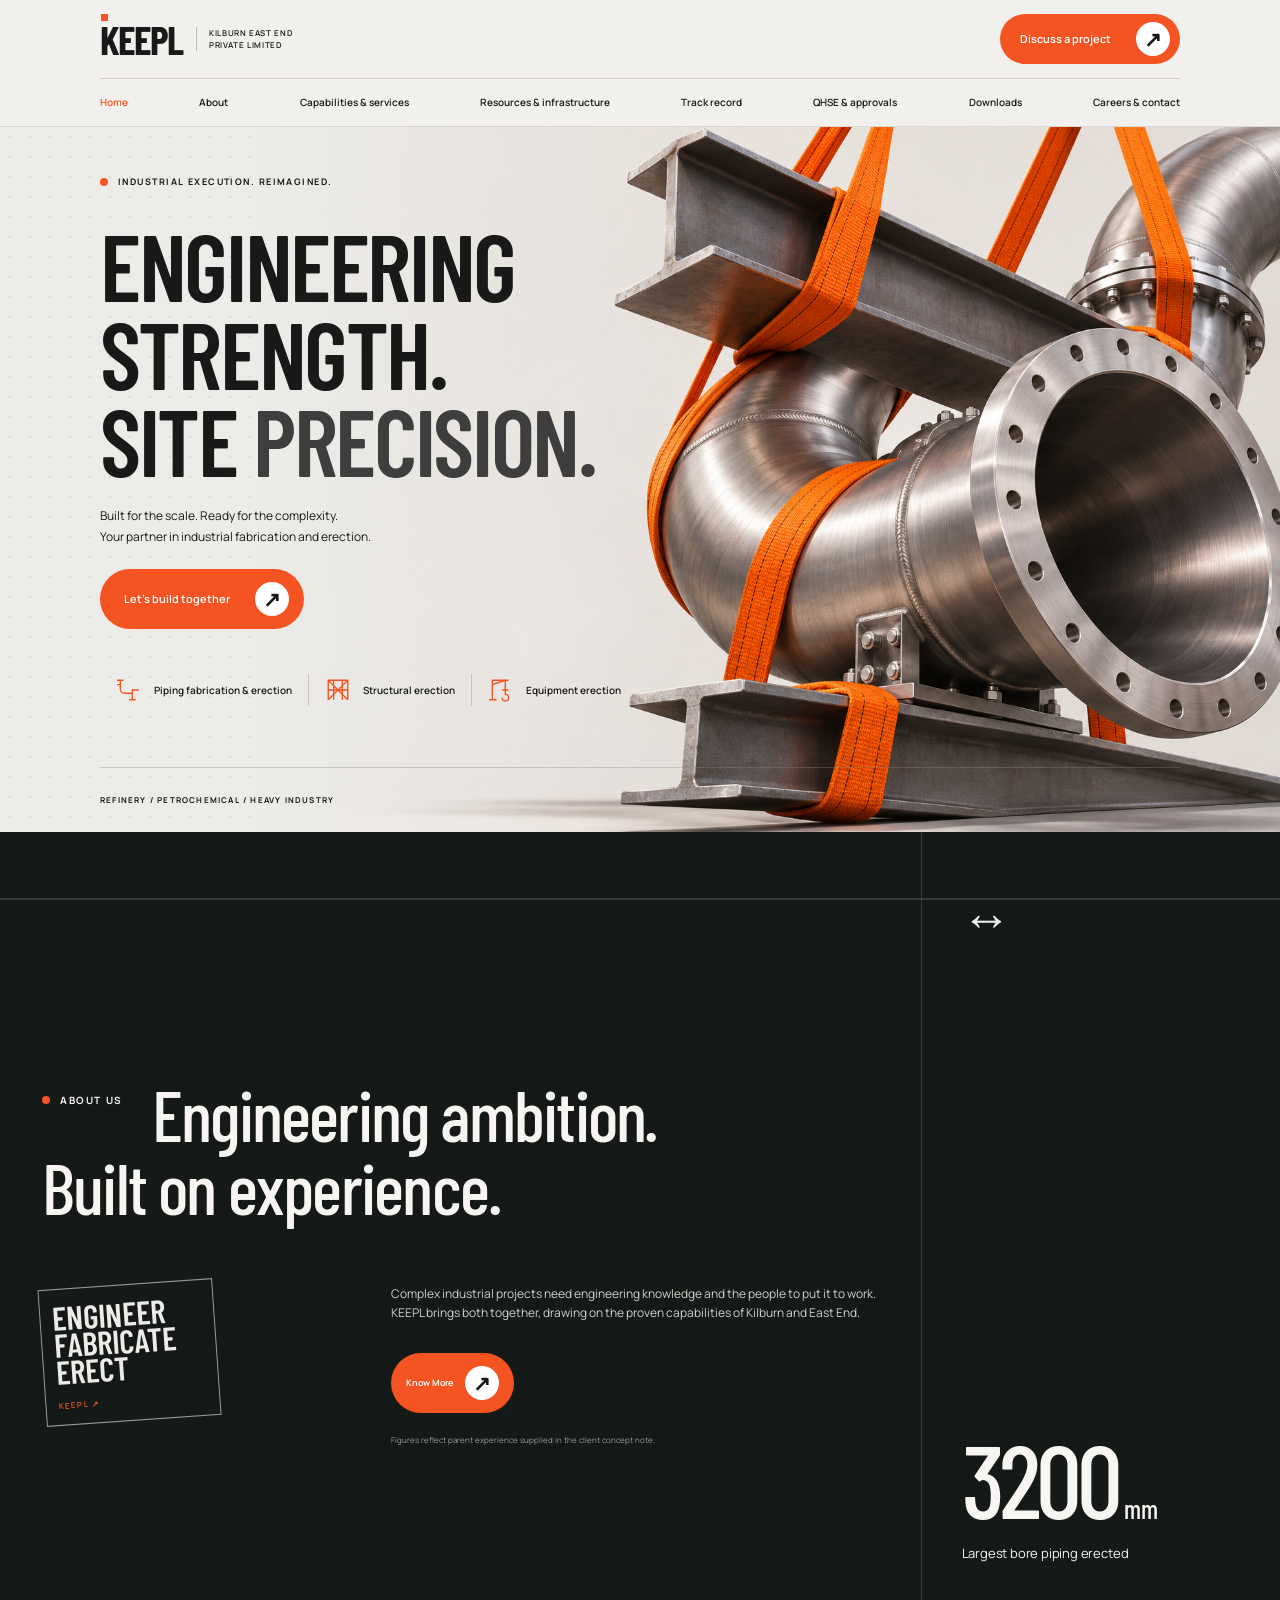
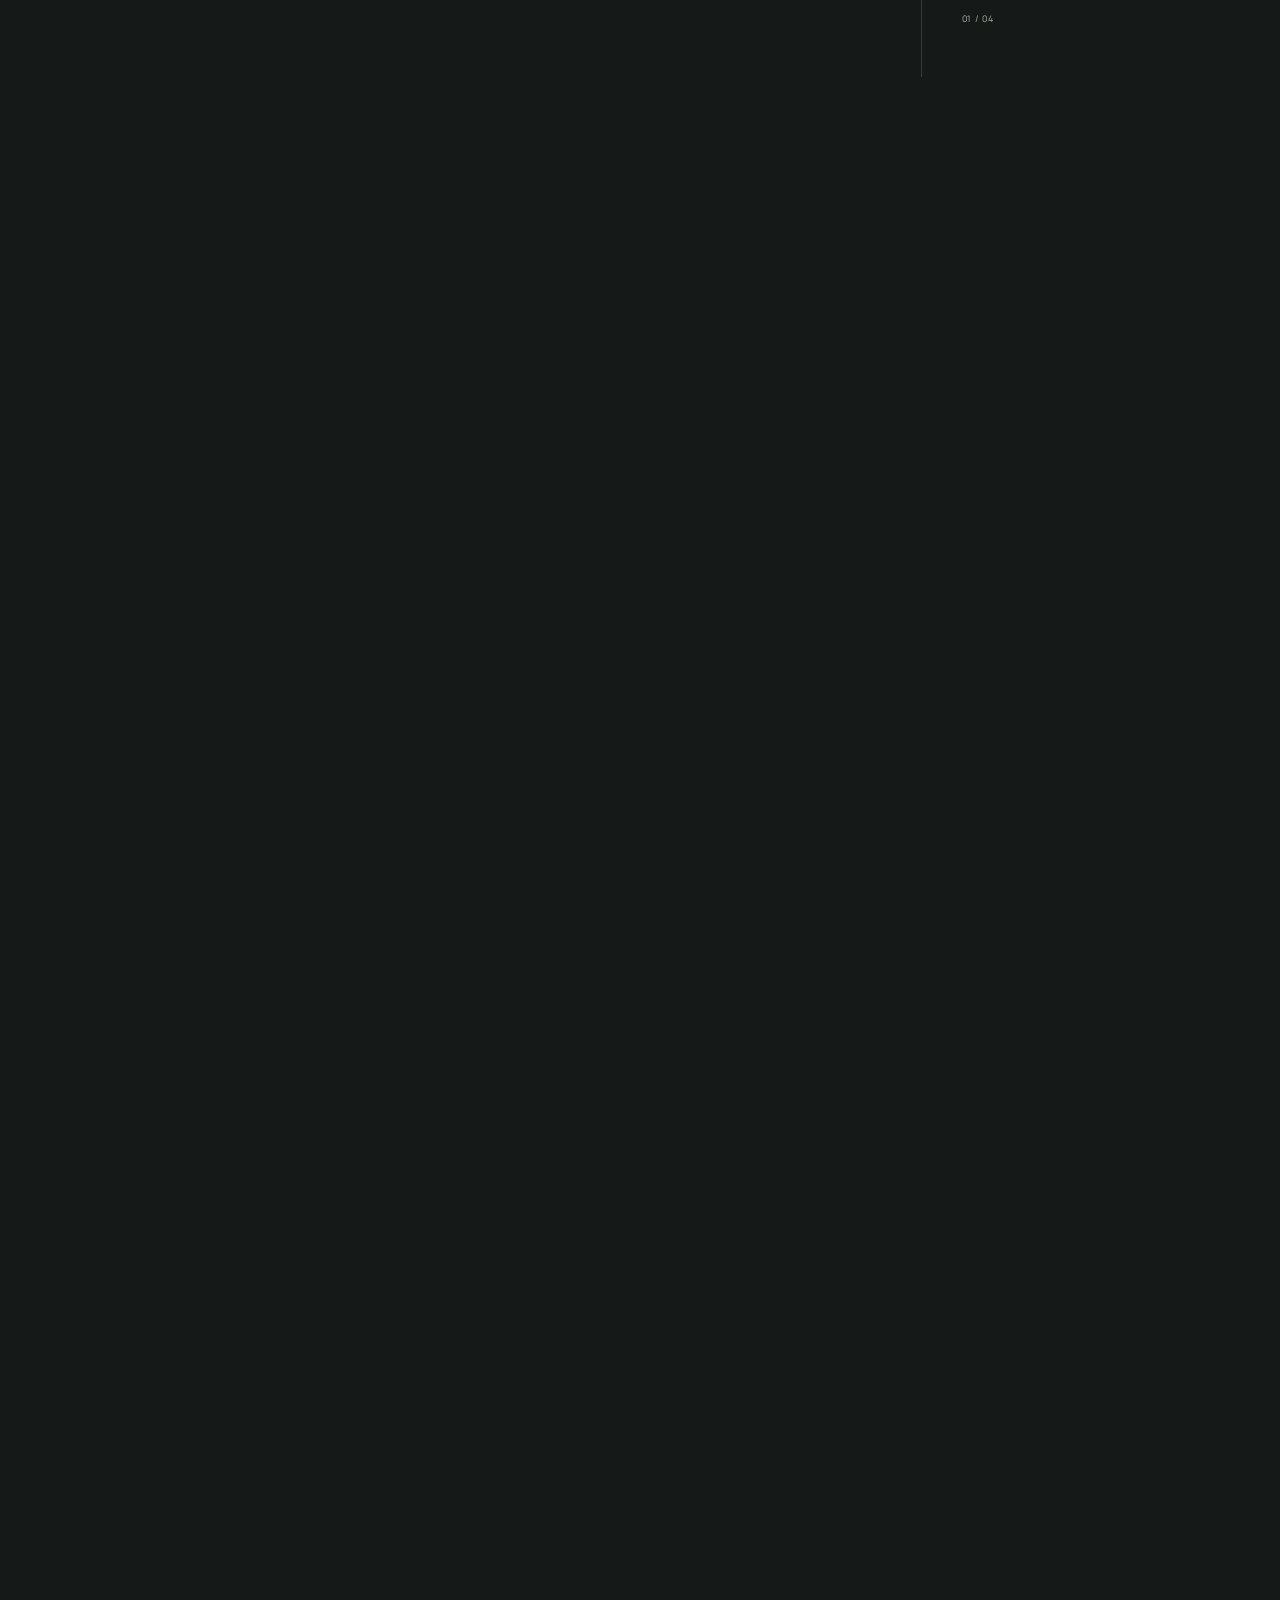
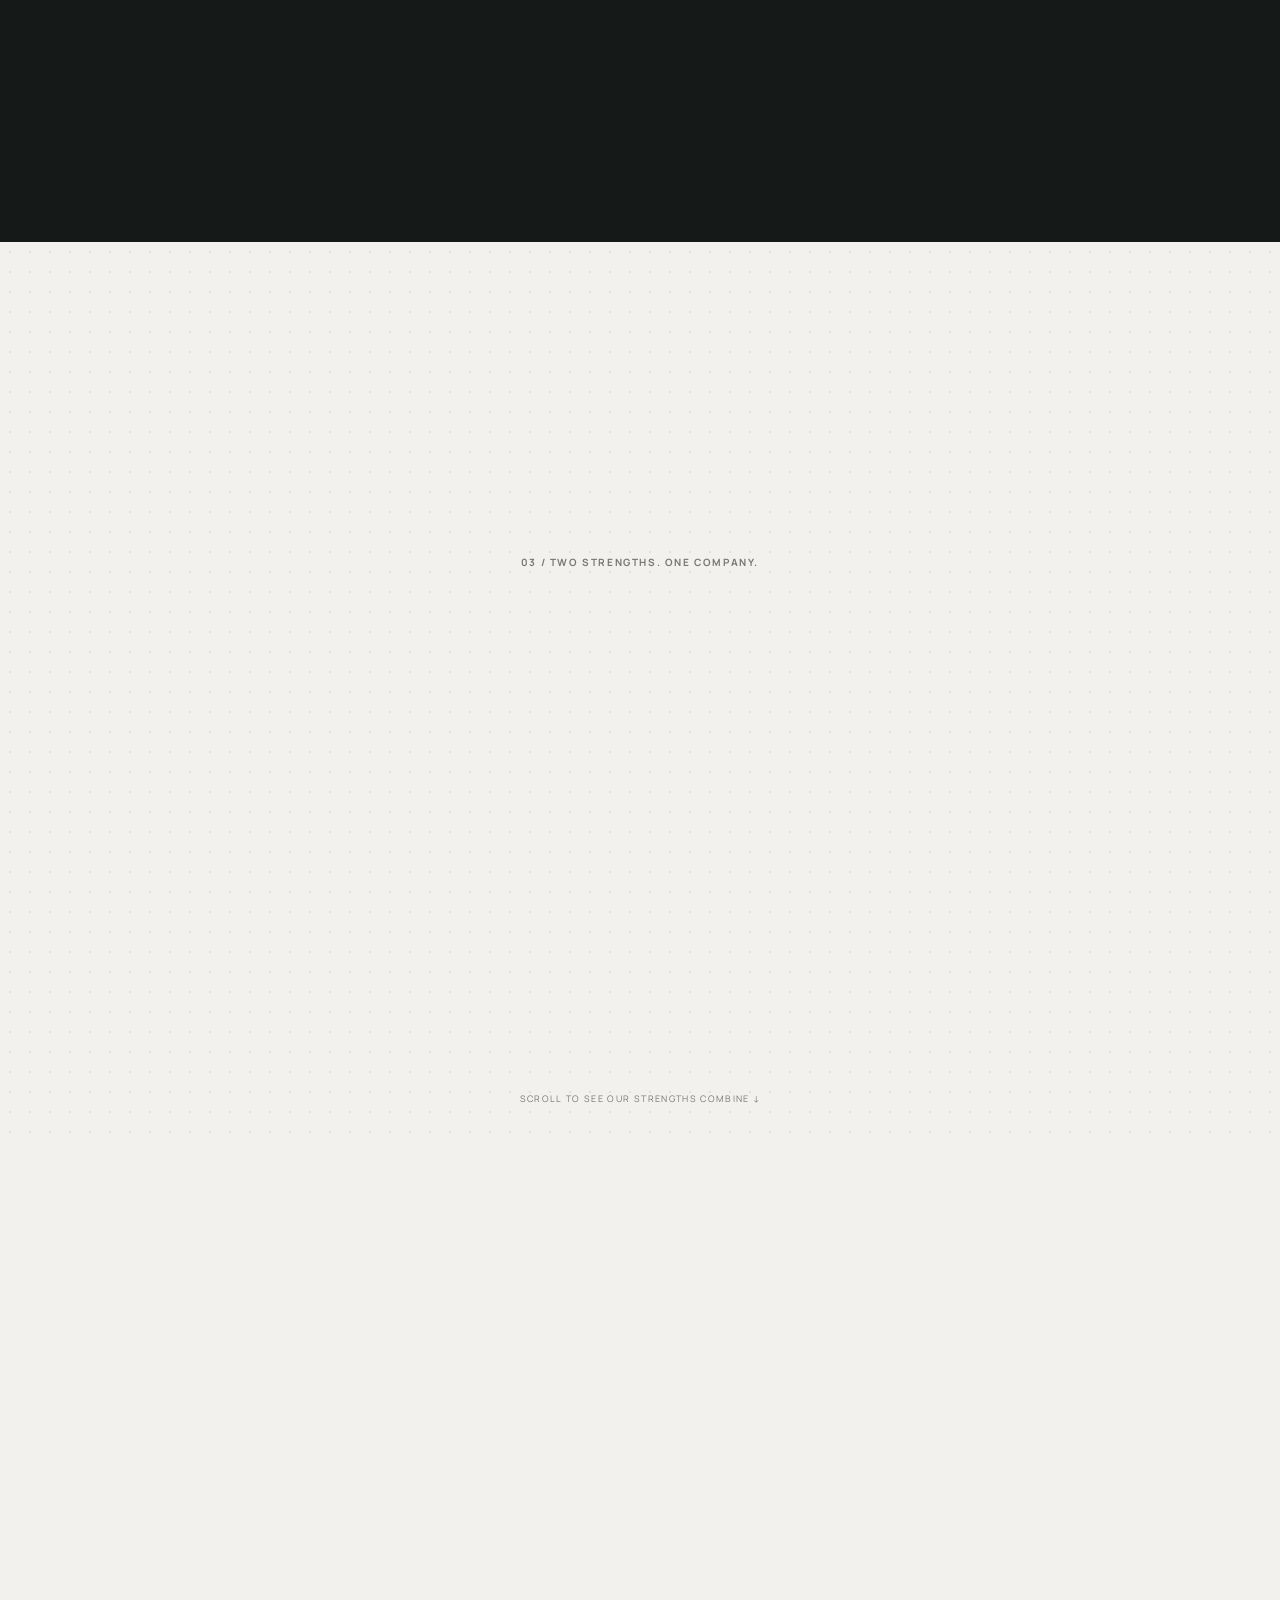
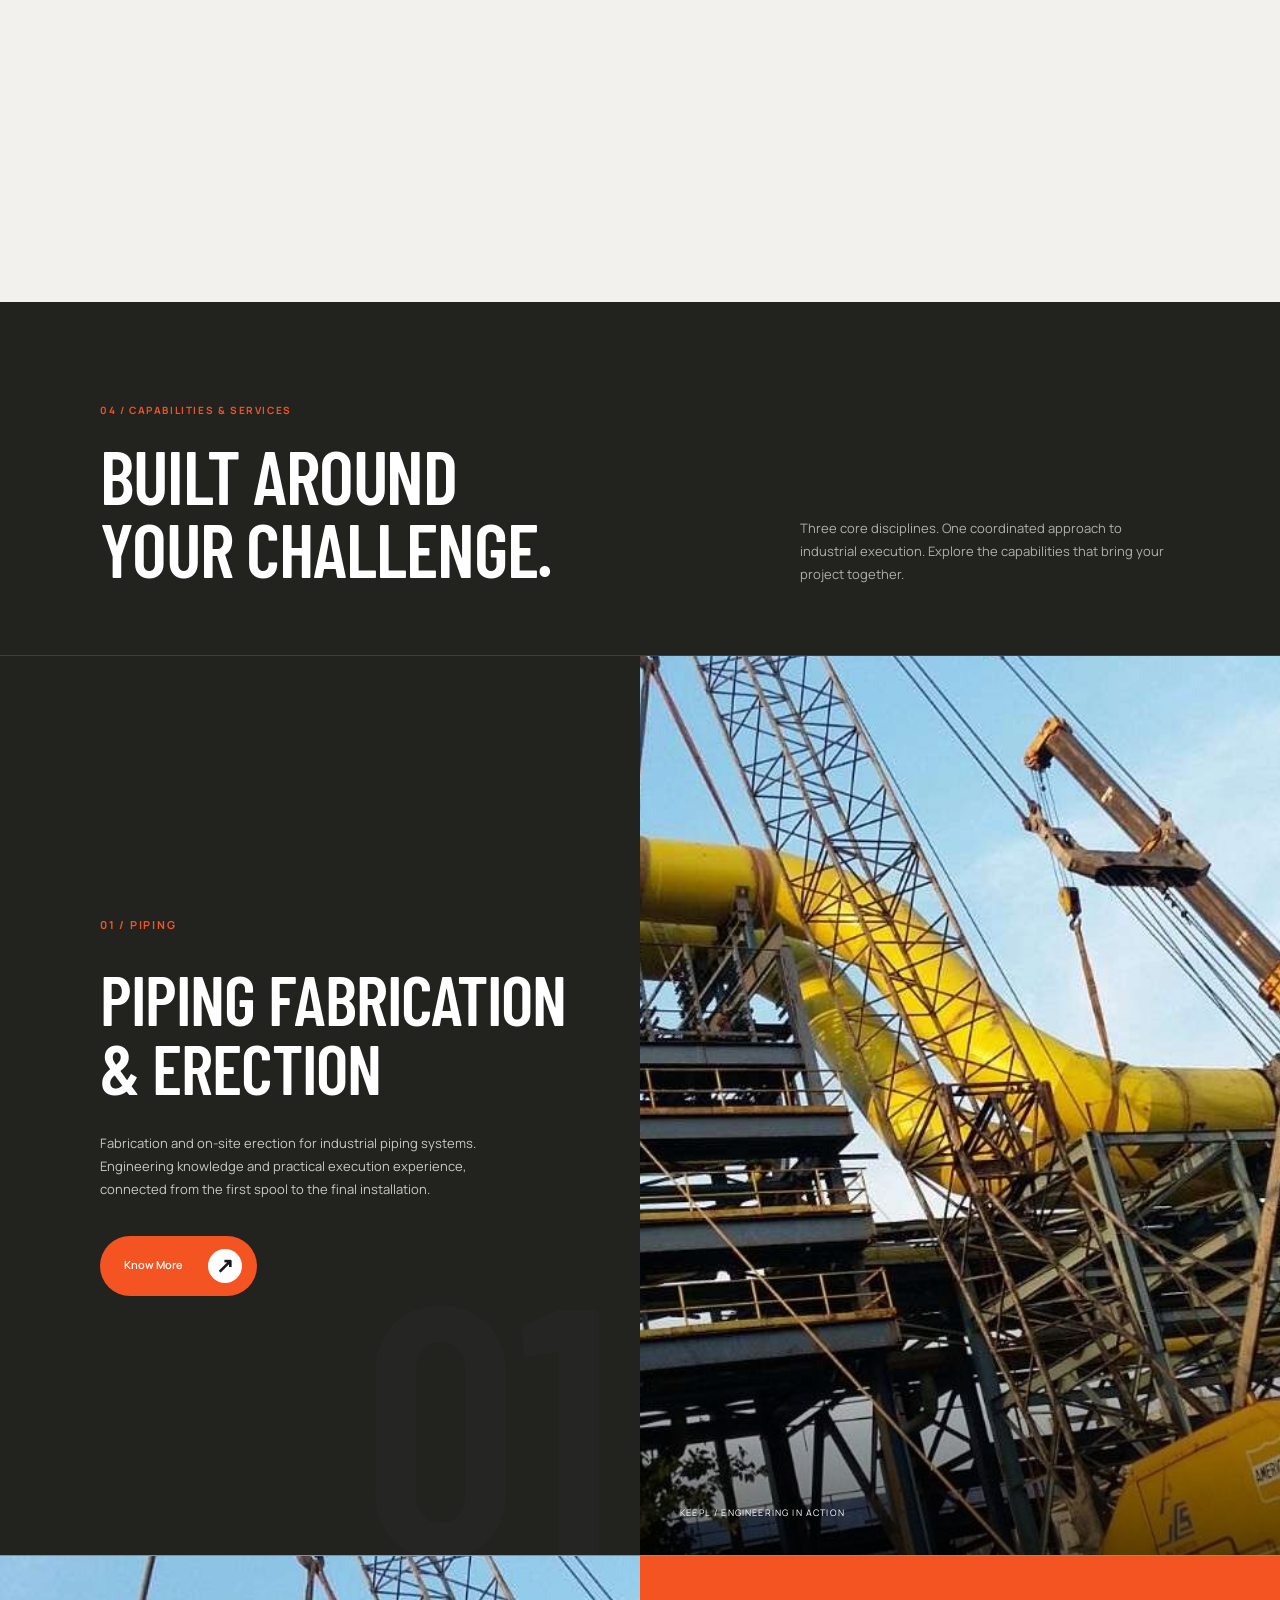
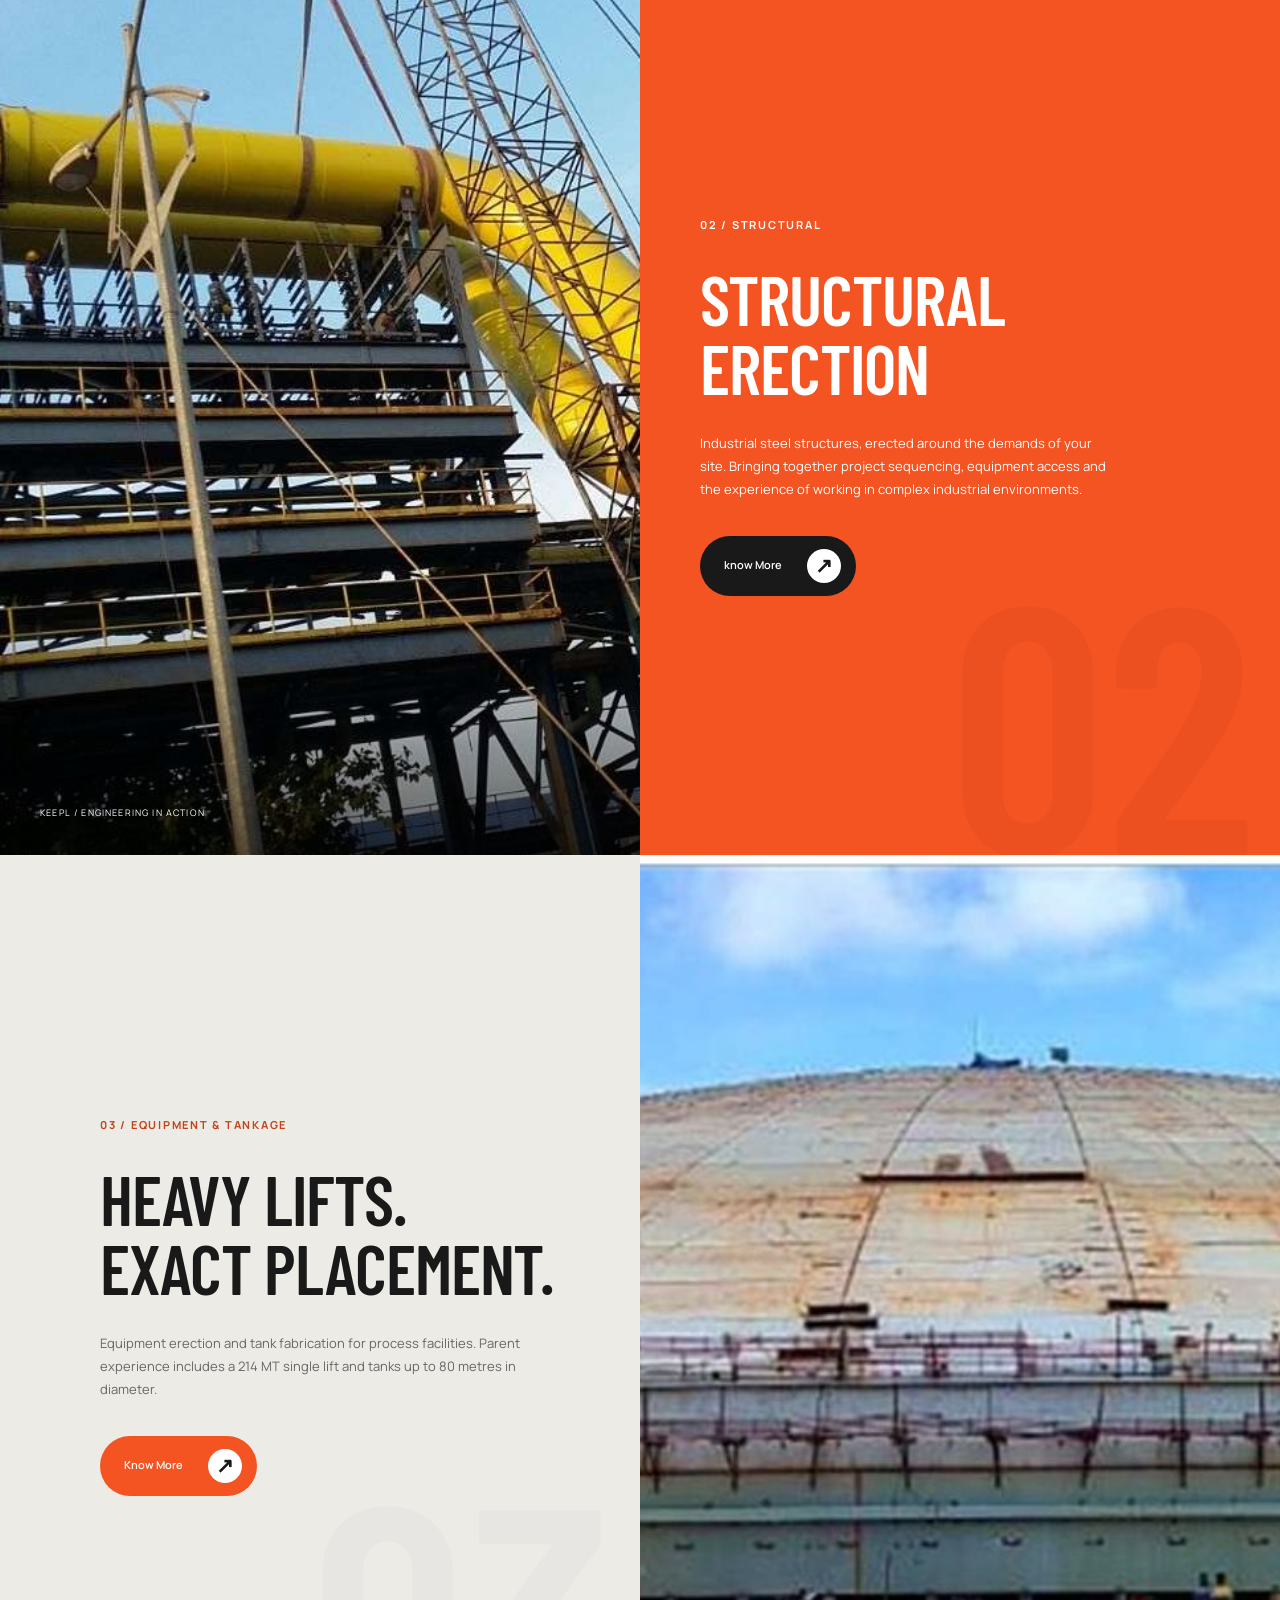
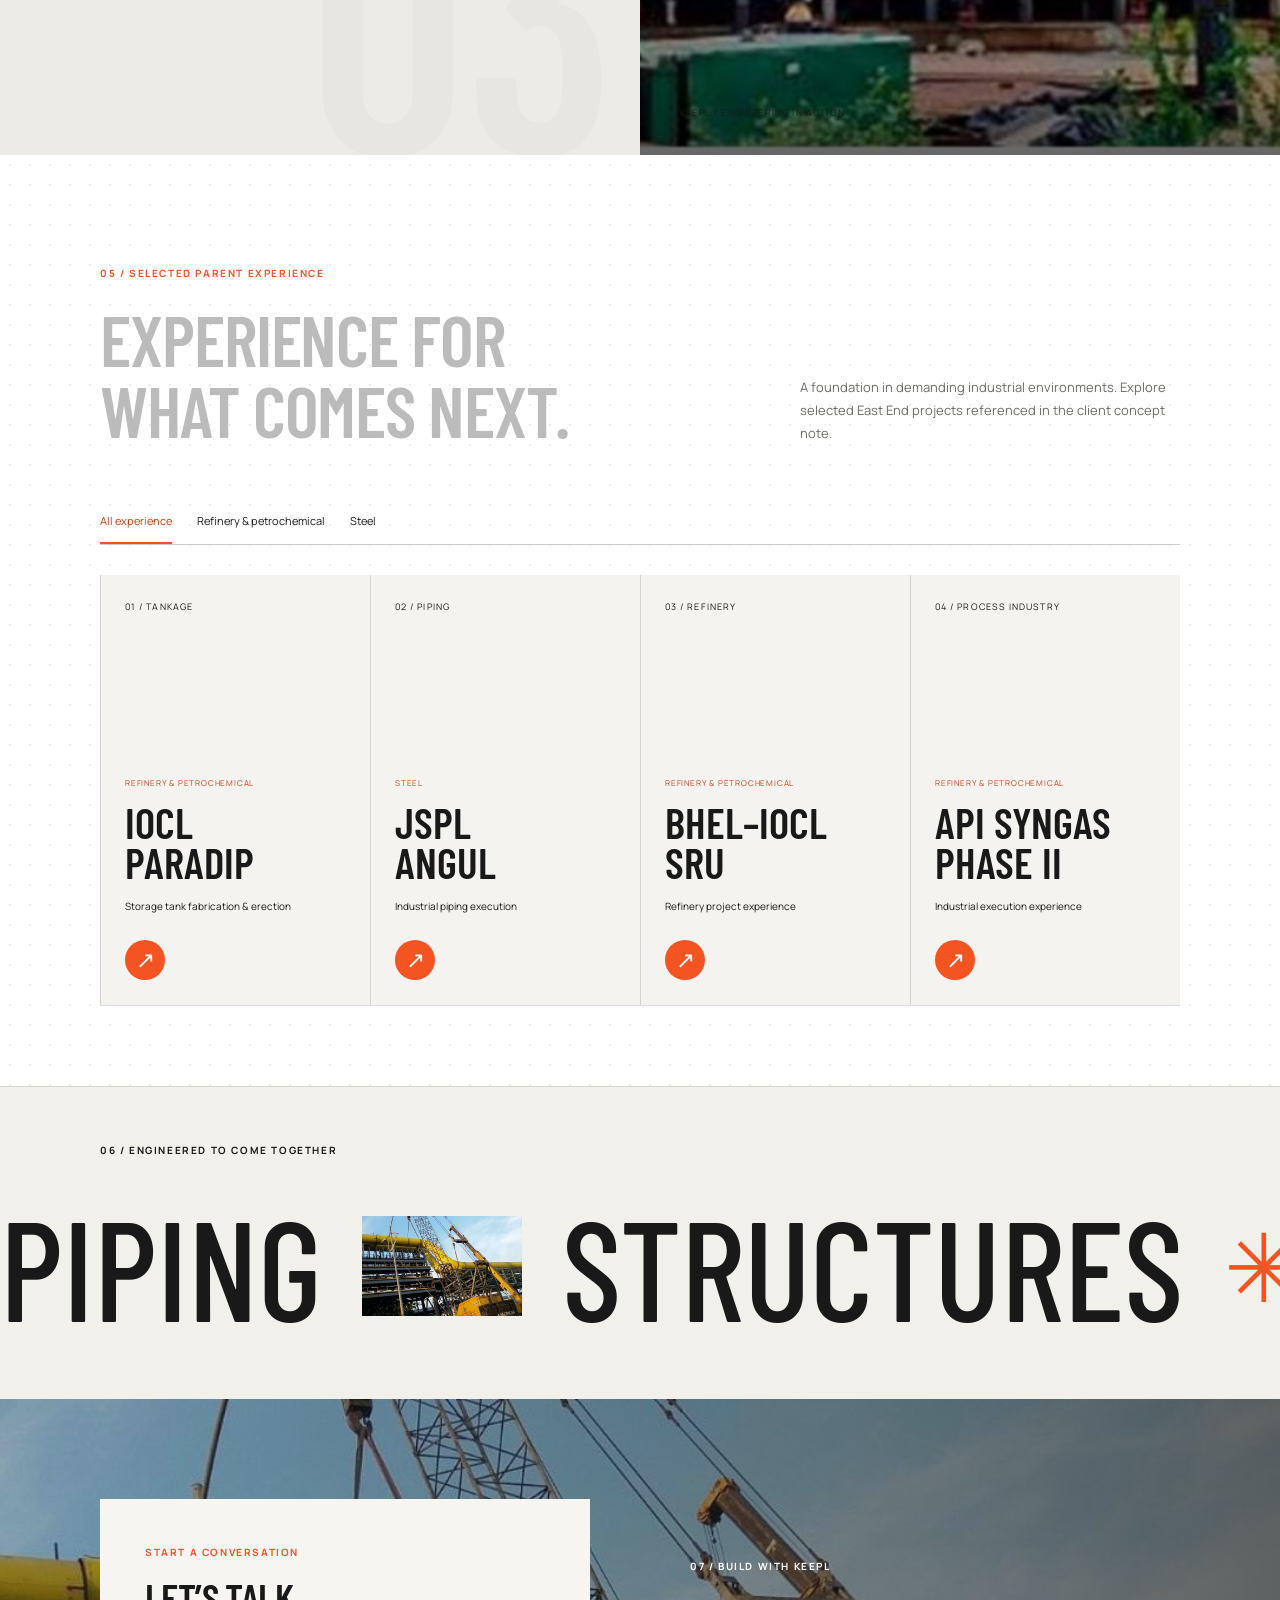
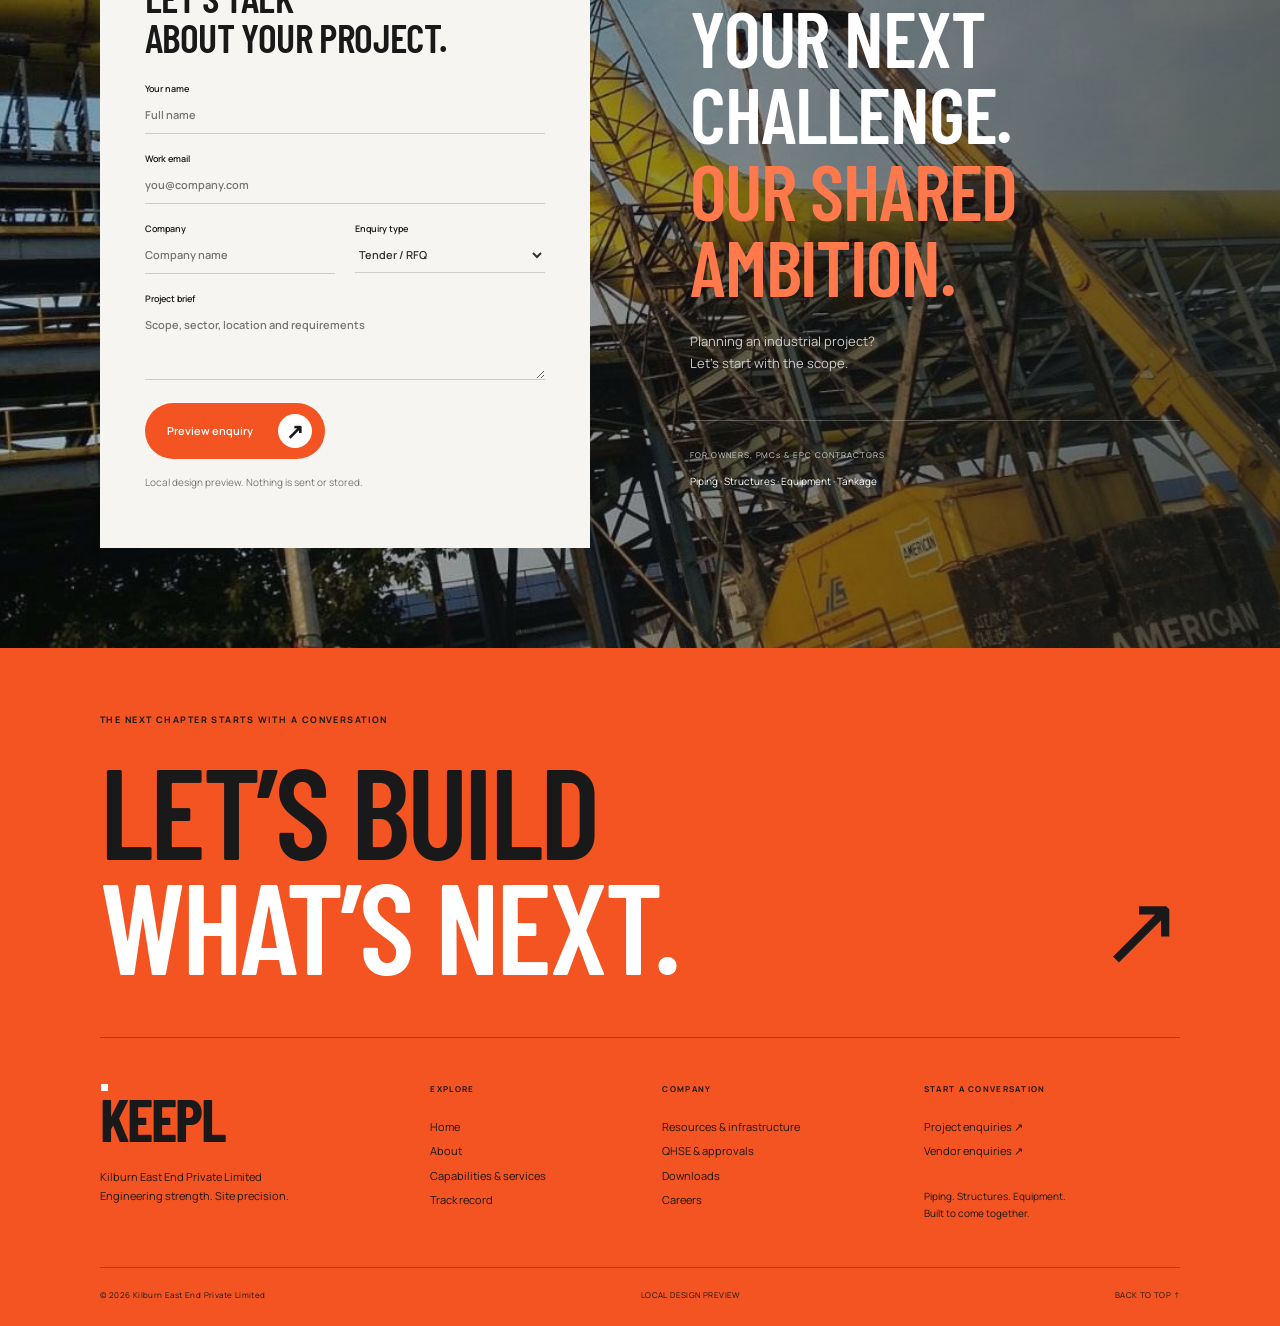
==== index.html @ b0b3b3fc "Position partnership eyebrow above centered heading" ====
<!doctype html>
<html lang="en">

<head>
    <meta charset="utf-8">
    <meta name="viewport" content="width=device-width,initial-scale=1">
    <meta name="description"
        content="Kilburn East End Private Limited — piping fabrication, structural erection and equipment erection, combining engineering depth with site execution experience.">
    <title>KEEPL — Engineering strength. Site precision.</title>
    <link rel="stylesheet" href="assets/heading.css">
    <link rel="stylesheet" href="assets/body.css">
    <link rel="stylesheet" href="styles.css?v=5">
</head>

<body><a class="skip" href="#main">Skip to content</a>
    <header>
        <div class="wrap nav"><a class="brand" href="#home" aria-label="KEEPL home">KEEPL<span>KILBURN EAST
                    END<br>PRIVATE LIMITED</span><i></i></a>

                    <a class="button small"
                href="#contact">Discuss a project <span>↗</span></a><button class="mobile-menu"
                aria-label="Open navigation" aria-expanded="false" aria-controls="more-menu">☰</button>
        </div>
        <nav class="desktop-nav wrap" aria-label="Main navigation"><a href="#home">Home</a><a href="#about">About</a><a
                href="#services">Capabilities &amp; services</a><button data-panel="resources">Resources &amp;
                infrastructure</button><a href="#projects">Track record</a><button data-panel="qhse">QHSE &amp;
                approvals</button><button data-panel="downloads">Downloads</button><a href="#contact">Careers &amp;
                contact</a></nav>
        <nav id="more-menu" class="wrap more-menu" aria-label="Mobile navigation" hidden><a href="#home">Home</a><a
                href="#about">About</a><a href="#services">Capabilities &amp; services</a><button
                data-panel="resources">Resources &amp; infrastructure</button><a href="#projects">Track
                record</a><button data-panel="qhse">QHSE &amp; approvals</button><button
                data-panel="downloads">Downloads</button><a href="#contact">Careers &amp; contact</a></nav>
    </header>
    <main id="main">
        <section class="hero" id="home">
            <div class="hero-photo"><img src="assets/hero-v2.png"
                    alt="Sculptural steel pipework and structural beams suspended in orange lifting slings"></div>
            <div class="wrap hero-inner">
                <p class="eyebrow"><i class="orange-dot"></i> INDUSTRIAL EXECUTION. REIMAGINED.</p>
                <h1>ENGINEERING<br>STRENGTH.<br><span class="reveal">SITE PRECISION.</span></h1>
                <p class="hero-copy">Built for the scale. Ready for the complexity.<br>Your partner in industrial
                    fabrication and erection.</p><a href="#contact" class="button">Let’s build together
                    <span>↗</span></a>
                <div class="hero-services"><a href="#service-piping"><svg class="service-icon" viewBox="0 0 24 24"
                            fill="none" stroke="currentColor" stroke-width="1.25" aria-hidden="true">
                            <path d="M4 3v8a4 4 0 0 0 4 4h7v6M1 3h6M12 21h6M4 7H1m14 8v-3h6" />
                        </svg><span>Piping fabrication &amp; erection</span><b>↗</b></a><a
                        href="#service-structural"><svg class="service-icon" viewBox="0 0 24 24" fill="none"
                            stroke="currentColor" stroke-width="1.25" aria-hidden="true">
                            <path d="M3 21V3h18v18M3 3l18 18M21 3L3 21M3 12h18M8 3v18M16 3v18" />
                        </svg><span>Structural erection</span><b>↗</b></a><a href="#service-equipment"><svg
                            class="service-icon" viewBox="0 0 24 24" fill="none" stroke="currentColor"
                            stroke-width="1.25" aria-hidden="true">
                            <path d="M4 21V3h15M4 7l12-4M16 3v9m-3 0h6m-3 0v4a3 3 0 1 1-3 3M1 21h7" />
                        </svg><span>Equipment erection</span><b>↗</b></a></div><a class="hero-scroll"
                <a href="#credentials"></span></a> 
            </div>
            <div class="hero-bottom wrap"><span>REFINERY / PETROCHEMICAL / HEAVY INDUSTRY</span> </i></span></div>
        </section>
        <section class="credentials" id="credentials">
            <div class="stats-pin">
                <div class="horizontal-rail">
                    <article class="stats-intro">
                        <div class="intro-title">
                            <p class="eyebrow"><i class="orange-dot"></i> ABOUT US</p>
                            <h2>Engineering ambition.<br>Built on experience.</h2>
                        </div>
                        <div class="intro-bottom">
                            <div class="type-stamp" aria-hidden="true">ENGINEER<br>FABRICATE<br>ERECT<span>KEEPL
                                    ↗</span></div>
                            <div>
                                <p>Complex industrial projects need engineering knowledge and the people to put it to
                                    work. KEEPL brings both together, drawing on the proven capabilities of Kilburn and
                                    East End.</p><a class="button" href="#about">Know More
                                    <span>↗</span></a><small>Figures reflect parent experience supplied in the client
                                    concept note.</small>
                            </div>
                        </div>
                    </article>
                    <article class="stat" tabindex="0"><img src="assets/site-1.jpg" alt="" loading="lazy"><span
                            class="stat-mark">↔</span>
                        <div class="stat-content"><strong>3200<span>mm</span></strong>
                            <h3>Largest bore piping erected</h3><span class="stat-index">01 / 04 <b>↗</b></span>
                        </div>
                    </article>
                    <article class="stat" tabindex="0"><img src="assets/site-1.jpg" alt="" loading="lazy"><span
                            class="stat-mark">↥</span>
                        <div class="stat-content"><strong>214<span>MT</span></strong>
                            <h3>Heaviest single equipment lift</h3><span class="stat-index">02 / 04 <b>↗</b></span>
                        </div>
                    </article>
                    <article class="stat" tabindex="0"><img src="assets/site-2.jpg" alt="" loading="lazy"><span
                            class="stat-mark">◯</span>
                        <div class="stat-content"><strong>80<span>m</span></strong>
                            <h3>Largest tank diameter fabricated</h3><span class="stat-index">03 / 04 <b>↗</b></span>
                        </div>
                    </article>
                    <article class="stat" tabindex="0"><img src="assets/industry-2.jpg" alt="" loading="lazy"><span
                            class="stat-mark">+</span>
                        <div class="stat-content"><strong>25<span>+ years</span></strong>
                            <h3>Key engineers’ project experience</h3><span class="stat-index">04 / 04 <b>↗</b></span>
                        </div>
                    </article>
                </div>
                </div>
                <div class="progress"><span></span></div>
            </div>
        </section>
        <section class="partnership" id="about">
            <div class="partner-pin">
                <p class="eyebrow partner-eyebrow">03 / TWO STRENGTHS. ONE COMPANY.</p>
                <h2 class="partner-title">TWO PROVEN STRENGTHS.<br><span>ONE SHARED FUTURE.</span></h2>
                <div class="orbits">
                    <article class="orb orb-one">
                        <div class="orb-content"><strong class="share">60<span>%</span></strong><img
                                class="kilburn-logo" src="assets/kilburn.png" alt="Kilburn Engineering Limited">
                            <h3>Kilburn Engineering</h3>
                            <p>Engineering knowledge.<br>Financial strength.<br>Established pedigree.</p>
                        </div>
                    </article>
                    <article class="orb orb-two">
                        <div class="orb-content"><strong class="share">40<span>%</span></strong><img
                                class="eastend-clean" src="assets/eastend-transparent.png" alt="East End Technologies">
                            <h3>East End Technologies</h3>
                            <p>On-site execution.<br>Experienced teams.<br>Industrial project delivery.</p>
                        </div>
                    </article><svg class="parent-overlap" viewBox="0 0 200 100" aria-hidden="true">
                        <defs>
                            <clipPath id="parent-intersection">
                                <circle cx="140" cy="50" r="50" />
                            </clipPath>
                        </defs>
                        <circle cx="60" cy="50" r="50" fill="var(--orange)" clip-path="url(#parent-intersection)" />
                    </svg>
                </div>
                <div class="venture-disc" aria-hidden="true"></div>
                <div class="venture-wordmark" aria-label="KEEPL">KEEPL</div>
                <div class="partner-result">
                    <p class="eyebrow">TOGETHER, WE FORM</p>
                    <h3>KILBURN EAST END<br>PRIVATE LIMITED</h3>
                    <p>Two proven businesses. One integrated industrial partner.</p>
                </div><span class="partner-hint">SCROLL TO SEE OUR STRENGTHS COMBINE ↓</span>
            </div>
        </section>
        <section class="services" id="services">
            <div class="wrap section-heading">
                <div>
                    <p class="eyebrow orange">04 / CAPABILITIES & SERVICES</p>
                    <h2>BUILT AROUND<br>YOUR CHALLENGE.</h2>
                </div>
                <p>Three core disciplines. One coordinated approach to industrial execution. Explore the capabilities
                    that bring your project together.</p>
            </div>
            <div class="service-stack">
                <article class="service-card" id="service-piping" style="--order:0">
                    <div class="service-copy">
                        <p class="eyebrow">01 / PIPING</p>
                        <h3>PIPING FABRICATION<br>& ERECTION</h3>
                        <p>Fabrication and on-site erection for industrial piping systems. Engineering knowledge and
                            practical execution experience, connected from the first spool to the final installation.
                        </p><a href="#contact" class="button">Know More
                            <span>↗</span></a><span
                            class="service-number">01</span>
                    </div>
                    <div class="service-image "><img src="assets/site-1.jpg"
                            alt="Large-bore pipework and crane operations" loading="lazy"><span>KEEPL / ENGINEERING IN
                            ACTION</span></div>
                </article>
                <article class="service-card" id="service-structural" style="--order:1">
                    <div class="service-copy">
                        <p class="eyebrow">02 / STRUCTURAL</p>
                        <h3>STRUCTURAL<br>ERECTION</h3>
                        <p>Industrial steel structures, erected around the demands of your site. Bringing together
                            project sequencing, equipment access and the experience of working in complex industrial
                            environments.</p><a href="#contact" class="button">know More
                            <span>↗</span></a><span class="service-number">02</span>
                    </div>
                    <div class="service-image structure"><img src="assets/site-1.jpg"
                            alt="Steel structures and lifting equipment" loading="lazy"><span>KEEPL / ENGINEERING IN
                            ACTION</span></div>
                </article>
                <article class="service-card" id="service-equipment" style="--order:2">
                    <div class="service-copy">
                        <p class="eyebrow">03 / EQUIPMENT & TANKAGE</p>
                        <h3>HEAVY LIFTS.<br>EXACT PLACEMENT.</h3>
                        <p>Equipment erection and tank fabrication for process facilities. Parent experience includes a
                            214 MT single lift and tanks up to 80 metres in diameter.</p><a href="#contact"
                            class="button">Know More <span>↗</span></a><span class="service-number">03</span>
                    </div>
                    <div class="service-image "><img src="assets/site-2.jpg"
                            alt="Storage tank fabrication at IOCL Paradip" loading="lazy"><span>KEEPL / ENGINEERING IN
                            ACTION</span></div>
                </article>
            <div>
            
        </section>
        <section class="projects" id="projects">
            <div class="wrap">
                <div class="section-heading">
                    <div>
                        <p class="eyebrow orange">05 / SELECTED PARENT EXPERIENCE</p>
                        <h2 class="reveal">EXPERIENCE FOR <br>WHAT COMES NEXT.</h2>
                    </div>
                    <p>A foundation in demanding industrial environments. Explore selected East End projects referenced
                        in the client concept note.</p>
                </div>
                <div class="filters" role="group" aria-label="Filter projects"><button class="active" data-filter="all"
                        aria-pressed="true">All experience</button><button data-filter="refinery"
                        aria-pressed="false">Refinery & petrochemical</button><button data-filter="steel"
                        aria-pressed="false">Steel</button></div>
                <div class="project-grid"><button class="project" data-sector="refinery" data-project="paradip"><img
                            src="assets/site-2.jpg" alt="IOCL Paradip tank fabrication" loading="lazy"><span
                            class="project-top">01 / TANKAGE</span><span class="project-info"><small>REFINERY &
                                PETROCHEMICAL</small><strong>IOCL<br>PARADIP</strong><span>Storage tank fabrication &
                                erection</span><b>↗</b></span></button><button class="project" data-sector="steel"
                        data-project="jspl"><img src="assets/site-1.jpg"
                            alt="Representative industrial piping and steel erection image" loading="lazy"><span
                            class="image-disclaimer">ILLUSTRATIVE IMAGE</span><span class="project-top">02 /
                            PIPING</span><span
                            class="project-info"><small>STEEL</small><strong>JSPL<br>ANGUL</strong><span>Industrial
                                piping execution</span><b>↗</b></span></button><button class="project"
                        data-sector="refinery" data-project="bhel"><img src="assets/plant.jpg"
                            alt="Representative process plant imagery" loading="lazy"><span
                            class="image-disclaimer">ILLUSTRATIVE IMAGE</span><span class="project-top">03 /
                            REFINERY</span><span class="project-info"><small>REFINERY &
                                PETROCHEMICAL</small><strong>BHEL–IOCL<br>SRU</strong><span>Refinery project
                                experience</span><b>↗</b></span></button><button class="project" data-sector="refinery"
                        data-project="syngas"><img src="assets/equipment.jpg"
                            alt="Representative industrial facility imagery" loading="lazy"><span
                            class="image-disclaimer">ILLUSTRATIVE IMAGE</span><span class="project-top">04 / PROCESS
                            INDUSTRY</span><span class="project-info"><small>REFINERY & PETROCHEMICAL</small><strong>API
                                SYNGAS<br>PHASE II</strong><span>Industrial execution
                                experience</span><b>↗</b></span></button></div>
              
            </div>
        </section>
        <section class="marquee" aria-label="Our services">
            <div class="wrap marquee-label">
                <p class="eyebrow">06 / ENGINEERED TO COME TOGETHER</p>
            </div>
            <div class="marquee-track">
                <div class="marquee-set"><span>PIPING</span><img src="assets/site-1.jpg" alt=""
                        loading="lazy"><span>STRUCTURES</span><i>✳</i><span>EQUIPMENT</span><img src="assets/site-2.jpg"
                        alt="" loading="lazy"><span>TANKAGE</span><i>✳</i></div>
                <div class="marquee-set" aria-hidden="true"><span>PIPING</span><img src="assets/site-1.jpg" alt=""
                        loading="lazy"><span>STRUCTURES</span><i>✳</i><span>EQUIPMENT</span><img src="assets/site-2.jpg"
                        alt="" loading="lazy"><span>TANKAGE</span><i>✳</i></div>
            </div>
        </section>
        <section class="contact" id="contact">
            <div class="contact-bg"></div>
            <div class="wrap contact-layout">
                <form id="enquiry">
                    <p class="eyebrow orange">START A CONVERSATION</p>
                    <h2>LET’S TALK<br>ABOUT YOUR PROJECT.</h2><label>Your name<input name="name" autocomplete="name"
                            required placeholder="Full name"></label><label>Work email<input name="email" type="email"
                            autocomplete="email" required placeholder="you@company.com"></label>
                    <div class="form-row"><label>Company<input name="company" autocomplete="organization" required
                                placeholder="Company name"></label><label>Enquiry type<select name="type">
                                <option>Tender / RFQ</option>Vendor registration</option>Document request</option>
                                Careers</option>
                            </select></label></div><label>Project brief<textarea name="message" required rows="3"
                            placeholder="Scope, sector, location and requirements"></textarea></label><button
                        class="button" type="submit">Preview enquiry <span>↗</span></button>
                    <p class="form-note">Local design preview. Nothing is sent or stored.</p>
                    <p id="form-status" role="status"></p>
                </form>
                <div class="contact-copy">
                    <p class="eyebrow">07 / BUILD WITH KEEPL</p>
                    <h2>YOUR NEXT<br>CHALLENGE.<br><em>OUR SHARED<br>AMBITION.</em></h2>
                    <p>Planning an industrial project?<br>Let’s start with the scope.</p>
                    <div><span>FOR OWNERS, PMCs & EPC CONTRACTORS</span>
                        <p>Piping · Structures · Equipment · Tankage</p>
                    </div>
                </div>
            </div>
        </section>
    </main>
    <footer>
        <div class="wrap">
            <div class="footer-cta">
                <p class="eyebrow">THE NEXT CHAPTER STARTS WITH A CONVERSATION</p><a href="#contact">LET’S
                    BUILD<br><span>WHAT’S NEXT.</span><b>↗</b></a>
            </div>
            <div class="footer-top">
                <div><a class="brand" href="#home">KEEPL<i></i></a>
                    <p>Kilburn East End Private Limited<br>Engineering strength. Site precision.</p>
                </div>
                <div class="footer-links"><span class="eyebrow">EXPLORE</span><a href="#home">Home</a><a
                        href="#about">About</a><a href="#services">Capabilities & services</a><a href="#projects">Track
                        record</a></div>
                <div class="footer-links"><span class="eyebrow">COMPANY</span><button data-panel="resources">Resources &
                        infrastructure</button><button data-panel="qhse">QHSE & approvals</button><button
                        data-panel="downloads">Downloads</button><button data-panel="careers">Careers</button></div>
                <div class="footer-links"><span class="eyebrow">START A CONVERSATION</span><a href="#contact">Project
                        enquiries ↗</a><a href="#contact">Vendor enquiries ↗</a><span class="footer-note">Piping.
                        Structures. Equipment.<br>Built to come together.</span></div>
            </div>
            <div class="footer-bottom"><span>© 2026 Kilburn East End Private Limited</span><span>LOCAL DESIGN
                    PREVIEW</span><a href="#home">BACK TO TOP ↑</a></div>
        </div>
    </footer>
    <dialog id="detail-dialog" aria-labelledby="dialog-title"><button class="close-dialog"
            aria-label="Close details">×</button>
        <p class="eyebrow orange">KEEPL / INFORMATION</p>
        <h2 id="dialog-title"></h2>
        <div id="dialog-body"></div><button class="button dialog-contact">Discuss your requirements ↗</button>
    </dialog>
    <script src="app.js?v=7"></script>
</body>

</html>
---- assets/heading.css ----
@font-face {
  font-family: 'Barlow Condensed';
  font-style: normal;
  font-weight: 500;
  font-display: swap;
  src: url(heading-0.woff2) format('truetype');
}
@font-face {
  font-family: 'Barlow Condensed';
  font-style: normal;
  font-weight: 600;
  font-display: swap;
  src: url(heading-1.woff2) format('truetype');
}
@font-face {
  font-family: 'Barlow Condensed';
  font-style: normal;
  font-weight: 700;
  font-display: swap;
  src: url(heading-2.woff2) format('truetype');
}
---- assets/body.css ----
@font-face {
  font-family: 'Manrope';
  font-style: normal;
  font-weight: 400;
  font-display: swap;
  src: url(body-0.woff2) format('truetype');
}
@font-face {
  font-family: 'Manrope';
  font-style: normal;
  font-weight: 500;
  font-display: swap;
  src: url(body-1.woff2) format('truetype');
}
@font-face {
  font-family: 'Manrope';
  font-style: normal;
  font-weight: 600;
  font-display: swap;
  src: url(body-2.woff2) format('truetype');
}
@font-face {
  font-family: 'Manrope';
  font-style: normal;
  font-weight: 700;
  font-display: swap;
  src: url(body-3.woff2) format('truetype');
}
---- styles.css ----
:root {
    --orange: #f45322;
    --ink: #191919;
    --paper: #f2f1ed;
    --body: 'Manrope', Arial, sans-serif;
    --head: 'Barlow Condensed', 'Arial Narrow', sans-serif
}

* {
    box-sizing: border-box
}

html {
    scroll-behavior: smooth;
    scroll-padding-top: 90px
}

body {
    margin: 0;
    color: var(--ink);
    background: var(--paper);
    font: 14px/1.65 var(--body)
}

button,
input,
textarea,
select {
    font: inherit
}

button,
a {
    -webkit-tap-highlight-color: transparent
}

button {
    cursor: pointer
}

a {
    color: inherit;
    text-decoration: none
}

button {
    color: inherit
}

img {
    max-width: 100%;
    display: block
}

h1,
h2,
h3,
p {
    margin: 0
}

h1,
h2,
h3 {
    font-family: var(--head);
    font-weight: 600;
    line-height: .98;
    letter-spacing: -.015em
}

h2 {
    font-size: clamp(48px, 5.8vw, 76px)
}

p {
    line-height: 1.75
}

.wrap {
    width: min(1200px, calc(100% - 64px));
    margin: auto
}

.eyebrow {
    font-size: 10px;
    font-weight: 700;
    letter-spacing: .16em;
    line-height: 1.6
}

.orange {
    color: var(--orange)
}

.button {
    display: inline-flex;
    align-items: center;
    justify-content: space-between;
    gap: 35px;
    background: var(--ink);
    color: #fff;
    padding: 18px 24px;
    border: 0;
    font-size: 12px;
    font-weight: 600;
    transition: background .25s, transform .25s
}

.button:hover {
    background: var(--orange);
    transform: translateY(-2px)
}

.button span {
    font-size: 19px
}

.small {
    padding: 12px 18px;
    gap: 20px
}

.text-link {
    display: inline-flex;
    align-items: center;
    justify-content: space-between;
    gap: 30px;
    padding: 13px 0;
    border: 0;
    border-bottom: 1px solid currentColor;
    background: none;
    font-size: 11px;
    text-transform: uppercase;
    letter-spacing: .07em
}

.text-link span {
    font-size: 24px
}

.skip {
    position: fixed;
    top: -100px;
    z-index: 20;
    background: white;
    padding: 12px
}

.skip:focus {
    top: 10px
}

:focus-visible {
    outline: 3px solid var(--orange);
    outline-offset: 5px
}

header {
    position: relative;
    z-index: 10;
    background: var(--paper);
    border-bottom: 1px solid #d8d7d3
}

.nav {
    height: 96px;
    display: flex;
    align-items: center;
    justify-content: space-between;
    gap: 26px
}

.brand {
    display: flex;
    align-items: center;
    gap: 14px;
    position: relative;
    font: 700 39px/.9 var(--head);
    letter-spacing: -2px
}

.brand span {
    font: 600 8px/1.5 var(--body);
    letter-spacing: .08em;
    border-left: 1px solid #bbb;
    padding-left: 12px
}

.brand i {
    height: 7px;
    width: 7px;
    background: var(--orange);
    position: absolute;
    top: -7px;
    left: 1px
}

.nav nav {
    display: flex;
    gap: 25px;
    align-items: center
}

.nav nav a,
.nav nav button {
    font-size: 11px;
    font-weight: 600;
    border: 0;
    background: none;
    padding: 8px 0
}

.nav nav a:hover,
.nav nav button:hover {
    color: var(--orange)
}

.mobile-menu {
    display: none
}

.more-menu {
    padding: 22px 0;
    grid-template-columns: repeat(3, 1fr);
    gap: 16px;
    border-top: 1px solid #ccc
}

.more-menu:not([hidden]) {
    display: grid
}

.more-menu button {
    text-align: left;
    border: 0;
    background: none
}

.hero {
    position: relative;
    overflow: hidden;
    min-height: 690px
}

.hero-photo {
    position: absolute;
    inset: 0 0 0 43%;
    overflow: hidden
}

.hero-photo img {
    width: 100%;
    height: 100%;
    object-fit: cover;
    filter: grayscale(1);
    object-position: 65% center
}

.hero-photo:after {
    content: '';
    position: absolute;
    inset: 0;
    background: linear-gradient(90deg, var(--paper), transparent 55%), linear-gradient(0deg, #18181870, transparent 35%)
}

.image-label {
    position: absolute;
    bottom: 85px;
    right: 25px;
    z-index: 1;
    font-size: 8px;
    letter-spacing: .15em;
    color: white;
    writing-mode: vertical-rl
}

.hero-inner {
    position: relative;
    padding-top: 45px
}

.hero .eyebrow {
    display: flex;
    align-items: center;
    gap: 18px
}

.line {
    width: 75px;
    height: 1px;
    background: #8e8e8e
}

.hero h1 {
    font-size: clamp(65px, 7.8vw, 104px);
    line-height: .92;
    margin: 38px 0 24px;
    max-width: 700px;
    letter-spacing: -.025em
}

.hero-copy {
    max-width: 450px;
    font-size: 12px;
    margin-bottom: 25px
}

.hero-parents {
    display: flex;
    align-items: center;
    gap: 17px;
    margin-top: 32px;
    height: 42px
}

.hero-parents>span {
    font-size: 8px;
    max-width: 70px;
    letter-spacing: .12em
}

.hero-parents img {
    width: 112px;
    max-height: 42px;
    object-fit: contain
}

.hero-parents strong {
    font: 600 22px/1 var(--head)
}

.hero-parents small {
    display: block;
    font: 600 7px/1.5 var(--body);
    letter-spacing: .13em
}

.hero-parents b {
    font-weight: 400;
    color: var(--orange)
}

.hero-bottom {
    display: flex;
    justify-content: space-between;
    margin-top: 36px;
    padding: 21px 0;
    border-top: 1px solid #aaa8;
    font-size: 8px;
    font-weight: 700;
    letter-spacing: .15em
}

.hero-bottom a {
    color: white
}

.hero-bottom a span {
    font-size: 16px;
    margin-left: 20px
}

.reveal {
    color: #bbb
}

.reveal .word {
    transition: color .08s linear
}

.credentials {
    height: 220vh;
    background: #181918;
    color: #f6f5f1
}

.stats-pin {
    height: 100vh;
    position: sticky;
    top: 0;
    display: flex;
    flex-direction: column;
    justify-content: center;
    overflow: hidden
}

.stats-layout {
    display: grid;
    grid-template-columns: 40% 60%;
    min-height: 480px
}

.stats-intro {
    padding: 30px 60px 25px 0
}

.stats-intro h2 {
    font-size: 58px;
    margin: 22px 0
}

.stats-intro>p:not(.eyebrow) {
    font-size: 12px;
    max-width: 280px;
    color: #b8b8b3
}

.stats-intro .text-link {
    margin: 20px 0 30px
}

.stats-intro small {
    font-size: 9px;
    line-height: 1.7;
    display: block;
    color: #aaa;
    max-width: 300px
}

.stats-window {
    overflow: hidden;
    border-left: 1px solid #ffffff25;
    position: relative
}

.stats-track {
    display: flex;
    height: 100%;
    will-change: transform
}

.stat {
    flex: 0 0 50%;
    padding: 30px 28px;
    border-right: 1px solid #ffffff25;
    display: flex;
    flex-direction: column;
    justify-content: space-between;
    min-width: 0
}

.stat-mark {
    font-size: 42px;
    color: var(--orange);
    font-weight: 400
}

.stat strong {
    font: 500 86px/1 var(--head);
    letter-spacing: -.04em;
    white-space: nowrap
}

.stat strong span {
    font: 400 20px var(--head);
    letter-spacing: 0;
    margin-left: 6px
}

.stat h3 {
    font: 600 15px/1.4 var(--body);
    margin-top: 18px
}

.stat p {
    font-size: 10px;
    color: #aaa;
    margin-top: 12px
}

.stat-index {
    font-size: 9px;
    letter-spacing: .1em;
    color: #aaa
}

.progress {
    height: 2px;
    background: #ffffff25;
    margin-top: 30px
}

.progress span {
    display: block;
    width: 25%;
    height: 100%;
    background: var(--orange);
    transform-origin: left
}

.partnership {
    height: 250vh;
    background: #f5f4f0
}

.partner-pin {
    position: sticky;
    top: 0;
    height: 100vh;
    min-height: 660px;
    text-align: center;
    overflow: hidden;
    padding-top: 48px
}

.partner-title {
    font-size: clamp(55px, 7.5vw, 96px);
    margin-top: 48px;
    position: relative;
    z-index: 2;
    will-change: transform
}

.partner-title span {
    color: #aaa
}

.orbits {
    position: absolute;
    top: 43%;
    left: 50%;
    width: 670px;
    display: flex;
    transform: translateX(-50%);
    justify-content: center
}

.orb {
    width: 340px;
    height: 340px;
    border: 1px solid #252525;
    border-radius: 50%;
    display: flex;
    align-items: center;
    justify-content: center;
    flex-shrink: 0;
    will-change: transform, background-color
}

.orb-one {
    z-index: 1;
    background: #f5f4f0
}

.orb-two {
    margin-left: -25px
}

.orb-content {
    padding: 45px;
    opacity: 0;
    transform: translateY(20px)
}

.orb-content .eyebrow {
    font-size: 8px;
    margin-bottom: 26px
}

.orb img {
    width: 190px;
    max-height: 70px;
    object-fit: contain;
    margin: auto
}

.orb-content>p:last-child {
    font-size: 11px;
    line-height: 1.7;
    margin-top: 24px
}

.orb-content strong {
    font: 600 45px/1 var(--head)
}

.orb-content small {
    display: block;
    font: 500 7px/1.5 var(--body);
    margin-top: 7px;
    letter-spacing: .08em
}

.partner-result {
    position: absolute;
    bottom: 45px;
    left: 0;
    right: 0;
    opacity: 0
}

.partner-result h3 {
    font-size: 33px;
    margin-bottom: 12px
}

.partner-result p {
    font-size: 11px
}

.partner-hint {
    position: absolute;
    bottom: 25px;
    left: 0;
    right: 0;
    font-size: 8px;
    letter-spacing: .15em;
    color: #777
}

.services {
    background: #191919;
    color: #fff;
    padding: 105px 0 45px
}

.section-heading {
    display: grid;
    grid-template-columns: 1.1fr 1fr;
    gap: 100px;
    align-items: end;
    margin-bottom: 55px
}

.section-heading h2 {
    margin-top: 22px
}

.section-heading>p {
    font-size: 13px;
    max-width: 380px;
    justify-self: end;
    color: #6c6c67
}

.services .section-heading>p {
    color: #b0b0aa
}

.service-grid {
    display: grid;
    grid-template-columns: 1fr 1fr
}

.service-copy {
    min-height: 410px;
    padding: 50px 60px;
    display: flex;
    align-items: flex-start;
    flex-direction: column;
    justify-content: center;
    border: 1px solid #ffffff12
}

.service-copy h3 {
    font-size: 48px;
    margin: 25px 0 20px
}

.service-copy>p:not(.eyebrow) {
    font-size: 12px;
    color: #b8b8b4;
    max-width: 360px
}

.service-copy .text-link {
    margin-top: 20px;
    color: #eee
}

.service-image {
    overflow: hidden;
    position: relative;
    min-height: 410px
}

.service-image img {
    height: 100%;
    width: 100%;
    object-fit: cover;
    filter: grayscale(1);
    transform: scale(1.12);
    transition: filter .8s, transform 1.2s
}

.service-image.in-view img {
    transform: scale(1)
}

.service-image:hover img {
    filter: grayscale(0);
    transform: scale(1.04)
}

.service-image:after {
    content: '';
    position: absolute;
    inset: 50% 0 0;
    background: linear-gradient(transparent, #0009)
}

.service-image span {
    position: absolute;
    bottom: 27px;
    left: 28px;
    z-index: 1;
    font-size: 9px;
    letter-spacing: .13em
}

.structure img {
    object-position: 0% 50%;
    transform: scale(1.45)
}

.structure.in-view img {
    transform: scale(1.3)
}

.service-foot {
    display: flex;
    justify-content: space-between;
    align-items: center;
    padding-top: 35px;
    color: #aaa;
    font-size: 10px
}

.projects {
    background: #f7f6f2;
    padding: 110px 0 70px
}

.filters {
    display: flex;
    gap: 25px;
    border-bottom: 1px solid #ccc;
    margin-bottom: 30px
}

.filters button {
    border: 0;
    border-bottom: 2px solid transparent;
    background: none;
    font-size: 11px;
    padding: 12px 0
}

.filters button.active {
    border-color: var(--orange);
    color: #c43e15
}

.project-grid {
    display: grid;
    grid-template-columns: repeat(4, 1fr)
}

.project {
    position: relative;
    min-height: 420px;
    background: #e8e7e1;
    text-align: left;
    border: 0;
    border-left: 1px solid #c8c8c0;
    padding: 24px;
    overflow: hidden;
    transition: background .5s, color .5s
}

.project[hidden] {
    display: none
}

.project>img {
    position: absolute;
    width: 100%;
    height: 100%;
    inset: 0;
    object-fit: cover;
    filter: grayscale(1);
    opacity: 0;
    transform: scale(1.15);
    transition: opacity .5s, transform .8s
}

.project:after {
    content: '';
    position: absolute;
    inset: 0;
    background: linear-gradient(transparent, #000c);
    opacity: 0;
    transition: opacity .5s
}

.project-top {
    position: relative;
    z-index: 1;
    font-size: 8px;
    letter-spacing: .12em
}

.project-info {
    position: absolute;
    bottom: 25px;
    left: 24px;
    right: 20px;
    z-index: 1;
    display: flex;
    flex-direction: column
}

.project-info small {
    font-size: 8px;
    letter-spacing: .1em;
    margin-bottom: 12px;
    color: #a94120
}

.project-info strong {
    font: 600 41px/.95 var(--head);
    margin-bottom: 15px
}

.project-info>span {
    font-size: 10px;
    max-width: 180px
}

.project-info b {
    font-size: 27px;
    font-weight: 400;
    color: var(--orange);
    margin-top: 20px;
    transition: transform .5s
}

.project-art {
    position: absolute;
    top: 74px;
    left: 24px;
    font: 600 52px/.9 var(--head);
    color: transparent;
    -webkit-text-stroke: 1px #c2c1b9;
    opacity: .55;
    transition: transform .8s
}

.project:hover,
.project:focus-visible {
    background: #252623;
    color: #fff
}

.project:hover img,
.project:focus-visible img {
    opacity: 1;
    transform: scale(1)
}

.project:hover:after,
.project:focus-visible:after {
    opacity: 1
}

.project:hover .project-info small,
.project:focus-visible .project-info small {
    color: #ff8d60
}

.project:hover .project-info b {
    transform: translate(6px, -6px)
}

.project:hover .project-art {
    transform: translateY(-10px);
    -webkit-text-stroke-color: #f15b2b
}

.project-note {
    font-size: 9px;
    color: #777;
    margin-top: 22px
}

.marquee {
    background: #fff;
    padding: 48px 0 60px;
    overflow: hidden
}

.marquee-label {
    display: flex;
    justify-content: space-between;
    align-items: center;
    margin-bottom: 30px
}

.marquee-label button {
    border: 0;
    background: none;
    font-size: 10px
}

.marquee-track {
    display: flex;
    width: max-content;
    animation: marquee 40s linear infinite
}

.marquee-set {
    display: flex;
    align-items: center;
    gap: 40px;
    padding-right: 40px
}

.marquee-set span {
    font: 500 125px/.95 var(--head)
}

.marquee-set img {
    width: 160px;
    height: 100px;
    object-fit: cover;
    filter: grayscale(1)
}

.marquee-set i {
    font-size: 95px;
    color: var(--orange);
    font-style: normal
}

.marquee:hover .marquee-track,
.marquee.paused .marquee-track {
    animation-play-state: paused
}

@keyframes marquee {
    to {
        transform: translateX(-50%)
    }
}

.contact {
    position: relative;
    background: #171917;
    color: #fff;
    isolation: isolate;
    padding: 90px 0
}

.contact-bg {
    position: absolute;
    inset: 0;
    z-index: -1;
    background: linear-gradient(90deg, #17191744, #171917e8), url('assets/site-1.jpg') center/cover;
    filter: grayscale(1)
}

.contact-layout {
    display: grid;
    grid-template-columns: 1fr 1fr;
    gap: 110px;
    align-items: center
}

form {
    background: #f6f5f1;
    color: #191919;
    padding: 40px
}

form h2 {
    font-size: 40px;
    margin: 18px 0 25px
}

label {
    font-size: 9px;
    font-weight: 600;
    display: block;
    margin-bottom: 18px
}

input,
select,
textarea {
    width: 100%;
    background: transparent;
    border: 0;
    border-bottom: 1px solid #ccc;
    border-radius: 0;
    padding: 9px 0;
    font-size: 11px;
    color: #333;
    outline-offset: 2px
}

textarea {
    resize: vertical
}

.form-row {
    display: grid;
    grid-template-columns: 1fr 1fr;
    gap: 20px
}

form .button {
    background: var(--orange);
    padding: 13px 20px
}

.form-note {
    font-size: 9px;
    color: #777;
    margin-top: 15px
}

#form-status {
    font-size: 11px;
    color: #7a3b20;
    margin-top: 12px
}

.contact-copy h2 {
    font-size: 76px;
    margin: 25px 0
}

.contact-copy em {
    font-style: normal;
    color: #b5b7af
}

.contact-copy>p:not(.eyebrow) {
    color: #ccc;
    font-size: 13px
}

.contact-copy>div {
    border-top: 1px solid #ffffff40;
    margin-top: 45px;
    padding-top: 25px;
    font-size: 10px
}

.contact-copy>div span {
    font-size: 8px;
    letter-spacing: .12em;
    color: #ccc
}

.contact-copy>div p {
    margin-top: 10px
}

footer {
    padding: 50px 0 20px;
    background: #161715;
    color: #ccc
}

.footer-top {
    display: flex;
    justify-content: space-between;
    gap: 30px;
    padding-bottom: 40px
}

.footer-top p {
    font-size: 10px
}

.footer-top button {
    display: block;
    background: none;
    border: 0;
    color: #ddd;
    font-size: 10px;
    padding: 5px 0
}

.footer-bottom {
    display: flex;
    justify-content: space-between;
    border-top: 1px solid #ffffff20;
    padding-top: 20px;
    font-size: 8px;
    letter-spacing: .05em
}

dialog {
    border: 0;
    width: min(650px, calc(100% - 36px));
    max-height: 85vh;
    padding: 50px;
    background: var(--paper);
    color: var(--ink)
}

dialog::backdrop {
    background: #0009;
    backdrop-filter: blur(5px)
}

dialog h2 {
    font-size: 47px;
    margin: 20px 0
}

dialog p,
dialog li {
    font-size: 13px;
    margin-bottom: 15px
}

dialog .button {
    margin-top: 20px
}

.close-dialog {
    position: absolute;
    right: 16px;
    top: 10px;
    border: 0;
    background: none;
    font-size: 30px
}

.dialog-facts {
    display: grid;
    grid-template-columns: 1fr 1fr;
    gap: 20px;
    margin: 25px 0
}

.dialog-facts div {
    border-top: 1px solid #ccc;
    padding-top: 12px
}

.dialog-facts small {
    display: block;
    color: #777;
    margin-bottom: 5px
}

@media(min-width:1500px) {
    .hero-photo {
        left: 45%
    }

    .hero {
        min-height: 750px
    }

    .hero-inner {
        padding-top: 60px
    }

    .hero-bottom {
        margin-top: 60px
    }
}

@media(max-width:1000px) {
    .nav nav {
        gap: 14px
    }

    .brand span {
        display: none
    }

    .section-heading {
        gap: 50px
    }

    .stats-intro {
        padding-right: 30px
    }

    .stat {
        padding: 25px 18px
    }

    .stat strong {
        font-size: 64px
    }

    .service-copy {
        padding: 35px
    }

    .service-copy h3 {
        font-size: 40px
    }

    .project-grid {
        grid-template-columns: repeat(2, 1fr)
    }

    .contact-layout {
        gap: 50px
    }

    .contact-copy h2 {
        font-size: 62px
    }

    .hero-photo {
        left: 38%;
        opacity: .75
    }

    .hero-copy {
        max-width: 380px
    }

    .orbits {
        top: 42%
    }
}

@media(max-width:700px) {
    .wrap {
        width: calc(100% - 36px)
    }

    .nav {
        height: 76px;
        gap: 12px
    }

    .nav nav {
        display: none
    }

    .nav .small {
        font-size: 9px;
        padding: 10px 12px;
        gap: 12px;
        margin-left: auto
    }

    .brand {
        font-size: 32px
    }

    .mobile-menu {
        display: block;
        border: 0;
        background: none;
        font-size: 22px
    }

    .more-menu:not([hidden]) {
        grid-template-columns: 1fr 1fr;
        font-size: 11px
    }

    .hero {
        min-height: 790px
    }

    .hero-photo {
        inset: 0;
        opacity: .32
    }

    .hero-photo:after {
        background: linear-gradient(90deg, var(--paper), #f2f1ed44), linear-gradient(0deg, var(--paper), transparent)
    }

    .hero-inner {
        padding-top: 35px
    }

    .hero h1 {
        font-size: 76px;
        margin-top: 45px
    }

    .hero-copy {
        font-size: 12px;
        max-width: 310px
    }

    .hero-parents {
        margin-top: 45px
    }

    .hero-bottom {
        margin-top: 55px;
        gap: 20px;
        align-items: center
    }

    .hero-bottom a {
        color: #222;
        max-width: 80px
    }

    .hero-bottom>span {
        max-width: 190px
    }

    .credentials {
        height: 230vh
    }

    .stats-pin {
        min-height: 670px
    }

    .stats-layout {
        grid-template-columns: 1fr;
        min-height: 0
    }

    .stats-intro {
        padding: 20px 0
    }

    .stats-intro h2 {
        font-size: 38px;
        line-height: 1;
        margin: 15px 0
    }

    .stats-intro h2 br {
        display: none
    }

    .stats-intro>p:not(.eyebrow) {
        font-size: 11px;
        max-width: 100%
    }

    .stats-intro .text-link {
        margin: 0;
        padding: 8px 0;
        font-size: 9px
    }

    .stats-intro small {
        font-size: 8px;
        margin-top: 10px;
        max-width: 100%
    }

    .stats-window {
        height: 300px;
        margin-top: 12px
    }

    .stat {
        flex-basis: 80%;
        padding: 15px 22px
    }

    .stat-mark {
        font-size: 25px
    }

    .stat strong {
        font-size: 70px
    }

    .stat h3 {
        font-size: 13px
    }

    .stat p {
        font-size: 10px;
        margin-top: 6px
    }

    .progress {
        margin-top: 15px
    }

    .partnership {
        height: 220vh
    }

    .partner-pin {
        min-height: 660px;
        padding-top: 35px
    }

    .partner-title {
        font-size: 48px;
        margin-top: 50px
    }

    .orbits {
        width: 100%;
        top: 45%
    }

    .orb {
        width: 190px;
        height: 190px
    }

    .orb-two {
        margin-left: -18px
    }

    .orb-content {
        padding: 22px
    }

    .orb-content .eyebrow {
        font-size: 6px;
        margin-bottom: 12px
    }

    .orb-content>p:last-child {
        font-size: 8px;
        line-height: 1.5;
        margin-top: 13px
    }

    .orb img {
        width: 120px
    }

    .orb-content strong {
        font-size: 30px
    }

    .orb-content small {
        font-size: 5px
    }

    .partner-result {
        bottom: 55px
    }

    .partner-result h3 {
        font-size: 29px
    }

    .partner-result p {
        font-size: 10px
    }

    .partner-hint {
        font-size: 6px
    }

    .services,
    .projects {
        padding-top: 65px
    }

    .section-heading {
        grid-template-columns: 1fr;
        gap: 25px;
        margin-bottom: 35px
    }

    .section-heading h2 {
        font-size: 53px
    }

    .section-heading>p {
        max-width: 100%;
        justify-self: start;
        font-size: 12px
    }

    .service-grid {
        display: flex;
        flex-direction: column
    }

    .service-copy {
        min-height: 320px;
        padding: 30px
    }

    .service-copy h3 {
        font-size: 45px
    }

    .service-image {
        min-height: 280px;
        height: 280px
    }

    .service-image.structure {
        order: 0
    }

    .service-grid>:nth-child(3) {
        order: 4
    }

    .service-grid>:nth-child(4) {
        order: 3
    }

    .service-grid>:nth-child(5) {
        order: 5
    }

    .service-grid>:nth-child(6) {
        order: 6
    }

    .service-foot {
        align-items: flex-start;
        gap: 20px;
        flex-direction: column
    }

    .filters {
        gap: 15px
    }

    .filters button {
        font-size: 9px
    }

    .project {
        min-height: 360px;
        padding: 17px
    }

    .project-top {
        font-size: 7px
    }

    .project-info {
        left: 17px;
        right: 12px
    }

    .project-info strong {
        font-size: 34px
    }

    .project-info small {
        font-size: 7px
    }

    .project-info>span {
        font-size: 9px
    }

    .project-art {
        font-size: 37px;
        left: 17px
    }

    .project:first-child img {
        opacity: .2
    }

    .marquee-set {
        gap: 25px;
        padding-right: 25px
    }

    .marquee-set span {
        font-size: 80px
    }

    .marquee-set img {
        height: 70px;
        width: 110px
    }

    .marquee-set i {
        font-size: 55px
    }

    .marquee-label .eyebrow {
        font-size: 8px
    }

    .contact {
        padding: 60px 0
    }

    .contact-layout {
        grid-template-columns: 1fr;
        gap: 40px
    }

    .contact-copy {
        grid-row: 1
    }

    .contact-copy h2 {
        font-size: 60px
    }

    .contact-copy>div {
        display: none
    }

    form {
        padding: 28px
    }

    .footer-top {
        flex-wrap: wrap
    }

    .footer-top p {
        max-width: 230px
    }

    .footer-bottom {
        gap: 15px;
        flex-wrap: wrap
    }

    dialog {
        padding: 35px 25px
    }

    dialog h2 {
        font-size: 38px
    }
}

@media(prefers-reduced-motion:reduce) {
    html {
        scroll-behavior: auto
    }

    *,
    *:before,
    *:after {
        transition: none !important;
        animation: none !important
    }

    .credentials,
    .partnership {
        height: auto
    }

    .stats-pin,
    .partner-pin {
        position: relative;
        height: auto
    }

    .stats-track {
        transform: none !important;
        flex-wrap: wrap
    }

    .stat {
        flex-basis: 50%;
        min-height: 300px
    }

    .stats-window {
        height: auto
    }

    .partner-pin {
        padding-bottom: 35px
    }

    .partner-title {
        transform: none !important;
        font-size: 50px
    }

    .orbits {
        position: relative;
        top: auto;
        left: auto;
        transform: none;
        margin: 40px auto
    }

    .orb {
        transform: none !important
    }

    .orb-two {
        background: #191919 !important;
        color: white
    }

    .orb-content {
        opacity: 1 !important;
        transform: none !important
    }

    .partner-result {
        position: relative;
        bottom: auto;
        opacity: 1 !important
    }

    .partner-hint {
        display: none
    }

    .reveal,
    .reveal .word {
        color: var(--ink) !important
    }

    .marquee-track {
        width: auto
    }

    .marquee-set {
        flex-wrap: wrap;
        justify-content: center
    }

    .marquee-set[aria-hidden] {
        display: none
    }
}

.hero-metrics {
    position: absolute;
    bottom: 115px;
    right: 55px;
    display: grid;
    grid-template-columns: repeat(3, 1fr);
    gap: 22px;
    z-index: 2;
    background: #f2f1edee;
    padding: 22px 28px
}

.hero-metrics strong {
    font: 600 42px/1 var(--head);
    display: block
}

.hero-metrics small {
    font: 500 14px var(--head);
    margin-left: 4px
}

.hero-metrics span {
    font-size: 7px;
    letter-spacing: .1em
}

.hero-metrics p {
    grid-column: 1/-1;
    font-size: 7px;
    letter-spacing: .12em;
    color: #777;
    border-top: 1px solid #ccc;
    padding-top: 9px
}

@media(max-width:1000px) {
    .hero-metrics {
        right: 22px;
        bottom: 100px;
        gap: 13px;
        padding: 18px
    }

    .hero-metrics strong {
        font-size: 34px
    }
}

@media(max-width:700px) {
    .hero-metrics {
        display: none
    }
}

.east-logo {
    display: block;
    position: relative;
    overflow: hidden;
    width: 180px;
    aspect-ratio: 2.4;
    margin: auto;
    background: #0c3656
}

.east-logo img,
.orb .east-logo img,
.hero-parents .east-logo img {
    position: absolute;
    width: 417.5%;
    max-width: none;
    max-height: none;
    height: auto;
    left: -283.3%;
    top: -20%;
    object-fit: initial
}

.hero-parents .east-logo {
    width: 96px;
    height: 40px;
    margin: 0;
    max-width: none
}

.orb-content .east-logo {
    margin: auto
}

@media(max-width:700px) {
    .orb-content .east-logo {
        width: 120px
    }
}

/* Version 2: composition, motion and brand refinements */
:root {
    --orange: #f45322;
    --paper: #f2f0ec
}

html {
    scroll-padding-top: 25px
}

body {
    overflow-x: clip
}

.orange-dot {
    display: inline-block;
    background: var(--orange);
    width: 8px;
    height: 8px;
    border-radius: 50%;
    flex-shrink: 0
}

.button {
    background: var(--orange);
    border-radius: 40px;
    padding: 13px 15px 13px 24px;
    gap: 25px;
    font-size: 11px
}

.button span {
    display: flex;
    align-items: center;
    justify-content: center;
    border-radius: 50%;
    width: 34px;
    height: 34px;
    background: #fff;
    color: #181818;
    font-size: 21px
}

.button:hover {
    background: #1d1d1b
}

.nav {
    height: 78px
}

.brand {
    font-size: 40px
}

.nav-tagline {
    font-size: 9px;
    letter-spacing: .13em;
    margin-left: auto;
    margin-right: 40px
}

.nav .small {
    padding: 8px 10px 8px 20px
}

.desktop-nav {
    display: flex;
    justify-content: space-between;
    gap: 15px;
    border-top: 1px solid #d0cec7;
    min-height: 48px;
    align-items: center
}

.desktop-nav a,
.desktop-nav button {
    background: none;
    border: 0;
    font-size: 10px;
    font-weight: 600;
    padding: 13px 0;
    white-space: nowrap;
    position: relative
}

.desktop-nav a:after,
.desktop-nav button:after {
    content: '';
    position: absolute;
    bottom: 7px;
    left: 0;
    width: 0;
    height: 2px;
    background: var(--orange);
    transition: width .3s
}

.desktop-nav a:hover:after,
.desktop-nav button:hover:after {
    width: 100%
}

.desktop-nav a:first-child {
    color: var(--orange)
}

.hero {
    min-height: 760px;
    background: #ecebe7
}

.hero-photo {
    inset: 0 0 0 20%;
    opacity: 1
}

.hero-photo img {
    filter: none;
    object-fit: cover;
    object-position: center
}

.hero-photo:after {
    background: linear-gradient(90deg, #ecebe7, transparent 35%);
    inset: 0
}

.hero-inner {
    padding-top: 48px;
    min-height: 695px
}

.hero .eyebrow {
    font-size: 9px;
    gap: 10px
}

.hero h1 {
    font-size: clamp(72px, 7.4vw, 98px);
    margin: 32px 0 22px;
    max-width: 590px;
    letter-spacing: -.025em
}

.hero-copy {
    font-size: 12px;
    max-width: 330px;
    margin-bottom: 22px
}

.hero-services {
    display: flex;
    flex-direction: column;
    max-width: 360px;
    margin-top: 28px;
    border-top: 1px solid #b9b8b2
}

.hero-services a {
    display: flex;
    align-items: center;
    gap: 15px;
    padding: 12px 0;
    border-bottom: 1px solid #b9b8b2;
    font-size: 10px;
    font-weight: 600;
    background: #ecebe788;
    transition: color .3s, padding .3s
}

.hero-services a:hover {
    color: var(--orange);
    padding-left: 8px
}

.hero-services small {
    font-size: 8px;
    color: #888
}

.hero-services b {
    margin-left: auto;
    font-size: 17px;
    font-weight: 400
}

.hero-scroll {
    position: absolute;
    top: 50px;
    right: 0;
    font-size: 8px;
    text-align: right;
    letter-spacing: .12em;
    line-height: 1.6
}

.hero-scroll span {
    display: block;
    margin: 18px 0 0 auto;
    border-right: 1px solid #999;
    height: 100px;
    color: var(--orange);
    font-size: 25px;
    padding-top: 63px
}

.hero-bottom {
    position: relative;
    margin-top: 0;
    border-top: 1px solid #8885;
    min-height: 64px;
    align-items: center;
    padding: 18px 0;
    font-size: 8px
}

.hero-bottom>span:last-child {
    display: flex;
    gap: 15px;
    align-items: center
}

.hero-metrics,
.hero-parents {
    display: none
}

.credentials {
    height: 290vh;
    background: #151917
}

.stats-pin {
    height: 100vh;
    min-height: 580px;
    justify-content: flex-start;
    overflow: hidden
}

.horizontal-rail {
    display: flex;
    height: calc(100% - 55px);
    width: max-content;
    will-change: transform
}

.stats-intro {
    width: 72vw;
    max-width: 1100px;
    flex-shrink: 0;
    padding: 60px max(42px, calc((100vw - 1200px)/2)) 45px;
    display: flex;
    flex-direction: column;
    justify-content: center;
    border-right: 1px solid #ffffff25
}

.intro-title {
    position: relative
}

.intro-title .eyebrow {
    display: flex;
    gap: 10px;
    align-items: center;
    position: absolute;
    left: 0;
    top: 15px
}

.stats-intro h2 {
    font-size: clamp(50px, 5.6vw, 80px);
    font-weight: 500;
    line-height: 1.02;
    margin: 0 0 60px;
    letter-spacing: -.025em;
    text-transform: none;
    text-indent: 110px
}

.intro-bottom {
    display: grid;
    grid-template-columns: 1fr 1.6fr;
    gap: 45px;
    align-items: start
}

.type-stamp {
    font: 600 33px/.82 var(--head);
    border: 1px solid #999;
    transform: rotate(-4deg);
    padding: 15px 12px;
    max-width: 175px;
    color: #ecebe7
}

.type-stamp span {
    display: block;
    font: 600 8px/1 var(--body);
    letter-spacing: .15em;
    margin-top: 16px;
    color: var(--orange)
}

.intro-bottom p {
    font-size: 12px;
    color: #d1d1ca;
    line-height: 1.65
}

.intro-bottom .button {
    margin-top: 30px;
    font-size: 9px;
    gap: 12px;
    padding-left: 15px
}

.stats-intro small {
    max-width: 100%;
    font-size: 8px;
    color: #999;
    margin-top: 20px
}

.stat {
    width: 34vw;
    max-width: 520px;
    flex: 0 0 auto;
    padding: 60px 40px 40px;
    position: relative;
    overflow: hidden;
    isolation: isolate;
    justify-content: space-between;
    border-right: 1px solid #ffffff25
}

.stat>img {
    position: absolute;
    inset: 0;
    height: 100%;
    width: 100%;
    object-fit: cover;
    opacity: 0;
    transform: scale(1.1);
    transition: opacity .7s, transform 1s;
    z-index: -2;
    filter: none
}

.stat:after {
    content: '';
    position: absolute;
    inset: 0;
    background: linear-gradient(#10161233, #101612cc);
    opacity: 0;
    z-index: -1;
    transition: opacity .6s
}

.stat:hover>img,
.stat:focus-visible>img {
    opacity: 1;
    transform: scale(1)
}

.stat:hover:after,
.stat:focus-visible:after {
    opacity: 1
}

.stat-mark {
    font-size: 50px;
    color: #eee;
    line-height: 1
}

.stat strong {
    font-size: clamp(76px, 8vw, 125px);
    font-weight: 400;
    letter-spacing: -.05em
}

.stat strong span {
    font-size: 26px
}

.stat h3 {
    font-size: 13px;
    font-weight: 400;
    margin-top: 14px;
    max-width: 220px
}

.stat-index {
    display: flex;
    justify-content: space-between;
    align-items: center;
    margin-top: 40px;
    color: #b0b4ac
}

.stat-index b {
    font: 400 25px var(--body);
    color: var(--orange)
}

.stats-caption {
    display: flex;
    justify-content: space-between;
    padding: 17px 0;
    font-size: 8px;
    letter-spacing: .14em;
    color: #ccc
}

.progress {
    position: absolute;
    bottom: 0;
    left: 0;
    width: 100%;
    margin: 0;
    height: 2px
}

.progress span {
    width: 0
}

.partnership {
    height: 360vh;
    background: #f3f1ed
}

.partner-pin {
    width: 100%;
    height: 100vh;
    min-height: 620px;
    padding: 0;
    perspective: 1400px;
    isolation: isolate;
    overflow: hidden
}

.partner-eyebrow {
    position: absolute;
    top: 35px;
    left: 0;
    right: 0;
    z-index: 4;
    color: #777
}

.partner-title {
    position: absolute;
    left: 0;
    right: 0;
    top: 34%;
    font-size: clamp(65px, 8.4vw, 122px);
    margin: 0;
    z-index: 3;
    line-height: .98;
    transform-origin: center;
    will-change: transform, opacity
}

.partner-title span {
    color: #bbb
}

.orbits {
    position: absolute;
    top: 49%;
    left: 0;
    width: 100%;
    height: 0;
    transform: none;
    display: block;
    perspective: 1400px
}

.orb {
    position: absolute;
    left: 14%;
    top: 0;
    width: min(74vw, 900px);
    height: auto;
    aspect-ratio: 1;
    border: 1px solid #888;
    background: transparent;
    border-radius: 50%;
    transform: translate(-50%, -50%);
    transform-style: preserve-3d;
    will-change: transform, left, background;
    opacity: 0;
    z-index: 1
}

.orb-two {
    left: 86%;
    margin: 0
}

.orb-one {
    z-index: 2
}

.orb-content {
    padding: 15%;
    opacity: 0;
    transform: none;
    text-align: center;
    width: 100%;
    height: 100%;
    display: flex;
    flex-direction: column;
    justify-content: center;
    align-items: center
}

.share {
    font: 400 125px/.9 var(--head);
    margin-bottom: 55px;
    color: var(--ink)
}

.share span {
    font-size: 55px
}

.orb img.kilburn-logo {
    width: 560px;
    max-height: 130px;
    object-fit: contain;
    mix-blend-mode: multiply
}

.orb-content h3 {
    font: 600 33px/1.15 var(--head);
    margin-top: 25px;
    letter-spacing: .01em
}

.orb-content>p:last-child {
    font-size: 26px;
    line-height: 1.5;
    margin-top: 25px
}

.orb .east-logo {
    width: 500px;
    max-width: 100%;
    background: transparent;
    mix-blend-mode: screen;
    filter: grayscale(1) contrast(8);
    margin: 0
}

.orb .east-logo img {
    width: 417.5%;
    max-width: none;
    max-height: none;
    left: -283.3%;
    top: -20%;
    height: auto;
    position: absolute
}

.orb-two .share,
.orb-two h3,
.orb-two p {
    color: white
}

.partner-result {
    position: absolute;
    bottom: 35px;
    left: 0;
    right: 0;
    opacity: 0;
    transform: translateY(20px);
    z-index: 4
}

.merge-line {
    display: block;
    height: 35px;
    width: 1px;
    background: var(--orange);
    margin: 0 auto 15px
}

.partner-result .eyebrow {
    color: #b73e16;
    font-size: 9px;
    margin-bottom: 10px
}

.partner-result h3 {
    font-size: 43px;
    line-height: .98;
    margin-bottom: 12px
}

.partner-result h3 span {
    display: inline-block;
    font-size: 11px;
    background: var(--orange);
    color: white;
    padding: 7px 10px;
    margin-left: 15px;
    vertical-align: middle;
    letter-spacing: .1em
}

.partner-result>p:last-child {
    font-size: 11px
}

.partner-hint {
    bottom: 35px;
    font-size: 9px
}

.services {
    padding: 100px 0 0;
    background: #22231f;
    isolation: isolate
}

.services>.section-heading {
    margin-bottom: 70px
}

.service-stack {
    position: relative
}

.service-card {
    position: sticky;
    top: 0;
    display: grid;
    grid-template-columns: 1fr 1fr;
    min-height: 650px;
    height: 100vh;
    max-height: 900px;
    background: #22231f;
    overflow: hidden;
    border-top: 1px solid #ffffff20;
    z-index: calc(1 + var(--order))
}

.service-copy {
    padding: 80px max(45px, calc((100vw - 1200px)/2));
    min-height: 0;
    position: relative;
    border: 0;
    overflow: hidden;
    align-items: flex-start;
    justify-content: center;
    isolation: isolate
}

.service-copy .eyebrow {
    font-size: 11px;
    color: #f45322
}

.service-copy h3 {
    font-size: clamp(55px, 5.4vw, 85px);
    line-height: 1;
    margin: 30px 0
}

.service-copy>p:not(.eyebrow) {
    font-size: 13px;
    max-width: 420px;
    color: #c9c9c3
}

.service-copy .button {
    margin-top: 35px
}

.service-number {
    position: absolute;
    font: 600 350px/1 var(--head);
    bottom: -35px;
    right: 25px;
    color: #ffffff04;
    z-index: -1
}

.service-image {
    min-height: 0;
    height: 100%;
    position: relative
}

.service-image img {
    filter: none !important;
    transform: scale(1.06);
    height: 100%;
    object-fit: cover
}

.service-image:after {
    inset: 70% 0 0
}

.service-image span {
    left: 40px;
    bottom: 35px
}

.service-card:nth-child(2) {
    background: var(--orange)
}

.service-card:nth-child(2) .service-copy {
    order: 2;
    padding-left: 70px
}

.service-card:nth-child(2) .service-image {
    order: 1
}

.service-card:nth-child(2) .service-copy .eyebrow,
.service-card:nth-child(2) .service-copy>p {
    color: #fff
}

.service-card:nth-child(2) .button {
    background: #191919
}

.service-card:nth-child(2) .service-number {
    color: #00000008
}

.service-card:nth-child(3) {
    background: #ecebe6;
    color: #191919
}

.service-card:nth-child(3) .service-copy>p:not(.eyebrow) {
    color: #666
}

.service-card:nth-child(3) .service-copy .eyebrow {
    color: #c34318
}

.service-card:nth-child(3) .service-number {
    color: #00000005
}

.service-card .structure img {
    object-position: 20% center
}

.service-foot {
    padding: 30px 0;
    position: relative;
    z-index: 5;
    background: #191a18
}

.projects {
    padding: 110px 0 80px;
    background: #fff
}

.projects h2 {
    font-size: 72px
}

.project-grid {
    border-bottom: 1px solid #ddd
}

.project {
    background: #f4f3ef;
    min-height: 430px;
    border-left: 1px solid #d4d3cd;
    transition: background .45s, color .45s
}

.project>img {
    filter: none;
    object-fit: cover;
    opacity: 0
}

.project:hover>img,
.project:focus-visible>img {
    opacity: 1
}

.project:after {
    background: linear-gradient(#15171400 10%, #151714d9 100%)
}

.project-top {
    font-size: 9px
}

.project-info small {
    color: #c4451d
}

.project-info strong {
    font-size: 43px
}

.project-info b {
    width: 40px;
    height: 40px;
    border-radius: 50%;
    background: var(--orange);
    color: white;
    display: flex;
    align-items: center;
    justify-content: center;
    font-size: 23px;
    margin-top: 25px
}

.project:hover .project-top {
    color: white
}

.image-disclaimer {
    position: absolute;
    top: 53px;
    left: 24px;
    font-size: 6px;
    letter-spacing: .12em;
    opacity: 0;
    z-index: 1;
    color: #fff
}

.project:hover .image-disclaimer,
.project:focus-visible .image-disclaimer {
    opacity: 1
}

.marquee {
    padding: 55px 0;
    background: #f2f0eb;
    border-top: 1px solid #d7d6cf
}

.marquee-set img {
    filter: none
}

.marquee-set span {
    font-size: 140px
}

.contact {
    padding: 100px 0;
    background: #171917
}

.contact-bg {
    filter: none;
    background: linear-gradient(90deg, #17191744, #171917aa), url('assets/site-1.jpg') center/cover
}

.contact-layout {
    gap: 100px
}

.contact-copy em {
    color: #ff794c
}

.contact-copy h2 {
    font-size: 78px
}

form {
    padding: 45px
}

.form-note {
    font-size: 10px
}

.contact form .button {
    padding: 11px 13px 11px 22px
}

footer {
    background: var(--orange);
    color: #191919;
    padding: 65px 0 25px
}

.footer-cta {
    padding-bottom: 55px;
    border-bottom: 1px solid #17171755;
    margin-bottom: 45px
}

.footer-cta>.eyebrow {
    font-size: 9px
}

.footer-cta>a {
    display: block;
    position: relative;
    font: 600 clamp(80px, 10vw, 145px)/.9 var(--head);
    letter-spacing: -.025em;
    margin-top: 24px
}

.footer-cta>a>span {
    color: #fff
}

.footer-cta b {
    position: absolute;
    right: 0;
    bottom: 5px;
    font: 400 100px/1 var(--body)
}

.footer-top {
    display: grid;
    grid-template-columns: 1.5fr 1fr 1.15fr 1.3fr;
    gap: 35px;
    padding-bottom: 45px
}

.footer-top .brand {
    font-size: 60px;
    color: #191919;
    margin: 8px 0 22px
}

.footer-top .brand i {
    background: #fff
}

.footer-top p {
    font-size: 11px
}

.footer-links {
    display: flex;
    flex-direction: column;
    align-items: flex-start;
    gap: 8px
}

.footer-links>.eyebrow {
    margin-bottom: 15px;
    font-size: 8px
}

.footer-links a,
.footer-links button {
    font-size: 11px;
    color: #191919;
    line-height: 1.5;
    padding: 0
}

.footer-links a:hover,
.footer-links button:hover {
    color: white
}

.footer-note {
    font-size: 10px;
    margin-top: 20px;
    line-height: 1.7
}

.footer-bottom {
    border-color: #17171755;
    font-size: 8px;
    color: #191919
}

@media(min-width:1600px) {
    .hero-photo {
        left: 26%
    }

    .hero h1 {
        font-size: 102px
    }

    .hero-inner {
        min-height: 730px
    }

    .hero {
        min-height: 795px
    }
}

@media(max-width:1050px) {
    .desktop-nav {
        gap: 10px
    }

    .desktop-nav a,
    .desktop-nav button {
        font-size: 8px
    }

    .nav-tagline {
        margin-right: 15px;
        font-size: 8px
    }

    .stats-intro {
        width: 85vw;
        padding: 50px 40px
    }

    .stats-intro h2 {
        font-size: 65px
    }

    .stat {
        width: 43vw;
        padding: 45px 30px
    }

    .service-copy {
        padding: 45px 35px
    }

    .service-card:nth-child(2) .service-copy {
        padding-left: 35px
    }

    .service-copy h3 {
        font-size: 58px
    }

    .contact-copy h2 {
        font-size: 60px
    }

    .footer-top {
        gap: 25px
    }

    .orb-content {
        padding: 12%
    }

    .share {
        margin-bottom: 30px
    }

    .orb-content h3 {
        font-size: 28px
    }

    .orb-content>p:last-child {
        font-size: 22px
    }

    .partner-result h3 {
        font-size: 35px
    }

    .partner-result {
        bottom: 25px
    }

    .merge-line {
        height: 20px
    }
}

@media(max-width:700px) {

    .desktop-nav,
    .nav-tagline {
        display: none
    }

    .nav {
        height: 76px
    }

    .brand span {
        display: none
    }

    .mobile-menu {
        display: block
    }

    .hero {
        min-height: 900px
    }

    .hero-photo {
        inset: 235px -90px 230px 20px;
        opacity: .85
    }

    .hero-photo img {
        object-fit: contain
    }

    .hero-photo:after {
        background: linear-gradient(180deg, #ecebe7, transparent 25%, transparent 80%, #ecebe7)
    }

    .hero-inner {
        min-height: 830px;
        padding-top: 30px
    }

    .hero h1 {
        font-size: 68px;
        line-height: .92;
        max-width: 350px;
        margin: 30px 0 20px
    }

    .hero-copy {
        font-size: 11px;
        max-width: 250px
    }

    .hero-inner>.button {
        margin-top: 210px
    }

    .hero-services {
        max-width: 100%;
        margin-top: 24px
    }

    .hero-services a {
        font-size: 11px
    }

    .hero-scroll {
        display: none
    }

    .hero-bottom {
        font-size: 7px;
        gap: 25px;
        min-height: 70px
    }

    .hero-bottom>span:last-child {
        max-width: 140px
    }

    .hero-bottom>span:first-child {
        max-width: 170px
    }

    .credentials {
        height: 320vh
    }

    .stats-pin {
        min-height: 600px
    }

    .horizontal-rail {
        height: calc(100% - 55px)
    }

    .stats-intro {
        width: 90vw;
        max-width: none;
        padding: 35px 25px
    }

    .intro-title .eyebrow {
        position: static;
        margin-bottom: 25px;
        font-size: 8px
    }

    .stats-intro h2 {
        font-size: 52px;
        text-indent: 0;
        margin: 0 0 30px
    }

    .intro-bottom {
        grid-template-columns: 1fr;
        gap: 22px
    }

    .type-stamp {
        font-size: 21px;
        max-width: 130px
    }

    .type-stamp span {
        font-size: 6px;
        margin-top: 12px
    }

    .intro-bottom p {
        font-size: 11px
    }

    .intro-bottom .button {
        margin-top: 20px
    }

    .stats-intro small {
        font-size: 8px;
        margin-top: 15px
    }

    .stat {
        width: 80vw;
        padding: 45px 30px
    }

    .stat strong {
        font-size: 90px
    }

    .stat h3 {
        font-size: 14px
    }

    .stat-mark {
        font-size: 40px
    }

    .stats-caption {
        font-size: 6px
    }

    .partnership {
        height: 340vh
    }

    .partner-pin {
        min-height: 650px
    }

    .partner-title {
        font-size: 51px;
        top: 36%;
        line-height: 1.04;
        padding: 0 15px
    }

    .partner-eyebrow {
        font-size: 8px;
        top: 30px
    }

    .orb {
        width: 94vw
    }

    .orb-content {
        padding: 11%
    }

    .share {
        font-size: 65px;
        margin-bottom: 20px
    }

    .share span {
        font-size: 30px
    }

    .orb img.kilburn-logo {
        width: 230px;
        max-height: 70px
    }

    .orb .east-logo {
        width: 220px
    }

    .orb-content h3 {
        font-size: 22px;
        margin-top: 15px
    }

    .orb-content>p:last-child {
        font-size: 17px;
        margin-top: 15px
    }

    .partner-result {
        bottom: 55px;
        padding: 0 15px
    }

    .partner-result h3 {
        font-size: 32px
    }

    .partner-result h3 span {
        font-size: 8px;
        margin-left: 8px
    }

    .partner-result>p:last-child {
        font-size: 9px
    }

    .partner-hint {
        font-size: 7px
    }

    .services {
        padding-top: 65px
    }

    .services>.section-heading {
        margin-bottom: 45px
    }

    .service-card {
        height: 100svh;
        min-height: 680px;
        max-height: none;
        grid-template-columns: 1fr;
        grid-template-rows: 55% 45%
    }

    .service-copy {
        padding: 28px;
        justify-content: center;
        min-height: 0
    }

    .service-copy h3 {
        font-size: 47px;
        margin: 20px 0
    }

    .service-copy>p:not(.eyebrow) {
        font-size: 11px
    }

    .service-copy .button {
        margin-top: 20px;
        padding: 8px 10px 8px 17px;
        font-size: 9px
    }

    .service-image {
        height: 100%;
        min-height: 0
    }

    .service-image span {
        left: 25px;
        bottom: 20px;
        font-size: 8px
    }

    .service-card:nth-child(2) .service-copy {
        order: 0;
        padding-left: 28px
    }

    .service-card:nth-child(2) .service-image {
        order: 1
    }

    .service-number {
        font-size: 240px
    }

    .service-foot {
        padding: 25px 0;
        font-size: 9px;
        gap: 15px
    }

    .projects {
        padding-top: 65px
    }

    .projects h2 {
        font-size: 53px
    }

    .project-grid {
        grid-template-columns: repeat(2, 1fr)
    }

    .project {
        min-height: 340px
    }

    .project-info strong {
        font-size: 31px
    }

    .project-top {
        font-size: 7px
    }

    .project-info b {
        height: 30px;
        width: 30px;
        font-size: 20px
    }

    .image-disclaimer {
        left: 17px;
        font-size: 5px
    }

    .project:first-child img {
        opacity: 0
    }

    .marquee-set span {
        font-size: 90px
    }

    .contact {
        padding: 65px 0
    }

    .contact-layout {
        gap: 35px
    }

    .contact-copy h2 {
        font-size: 58px
    }

    form {
        padding: 28px
    }

    footer {
        padding-top: 45px
    }

    .footer-cta {
        padding-bottom: 35px;
        margin-bottom: 35px
    }

    .footer-cta>a {
        font-size: 67px
    }

    .footer-cta b {
        font-size: 42px;
        bottom: 5px
    }

    .footer-cta>.eyebrow {
        font-size: 7px
    }

    .footer-top {
        grid-template-columns: 1fr 1fr;
        gap: 35px 20px
    }

    .footer-top>div:first-child {
        grid-column: 1/-1
    }

    .footer-links a,
    .footer-links button {
        font-size: 10px
    }

    .footer-bottom {
        font-size: 7px
    }

    .footer-links:last-child {
        grid-column: 1/-1
    }
}

@media(prefers-reduced-motion:reduce) {

    .credentials,
    .partnership {
        height: auto
    }

    .stats-pin {
        height: auto;
        position: relative;
        overflow: visible
    }

    .horizontal-rail {
        width: 100%;
        transform: none !important;
        flex-wrap: wrap;
        height: auto
    }

    .stats-intro {
        width: 100%;
        max-width: none
    }

    .stat {
        width: 50%;
        max-width: none;
        flex-basis: auto;
        min-height: 380px
    }

    .stat>img {
        opacity: .45
    }

    .stat:after {
        opacity: 1
    }

    .partner-pin {
        position: relative;
        height: auto;
        min-height: 0;
        padding: 65px 20px
    }

    .partner-eyebrow {
        position: static
    }

    .partner-title {
        position: relative;
        top: auto;
        opacity: 1 !important;
        transform: none !important;
        font-size: 48px;
        margin: 35px 0
    }

    .orbits {
        position: relative;
        top: auto;
        height: auto;
        display: flex;
        justify-content: center;
        gap: 0
    }

    .orb {
        position: relative;
        left: auto !important;
        top: auto;
        width: 340px;
        max-width: 50%;
        transform: none !important;
        opacity: 1 !important
    }

    .orb-content {
        opacity: 1 !important
    }

    .orb-one {
        background: #fff !important
    }

    .orb-two {
        background: var(--orange) !important
    }

    .share {
        font-size: 52px;
        margin-bottom: 20px
    }

    .share span {
        font-size: 26px
    }

    .orb-content h3 {
        font-size: 18px
    }

    .orb-content>p:last-child {
        font-size: 12px
    }

    .partner-result {
        position: relative;
        bottom: auto;
        opacity: 1 !important;
        transform: none !important;
        margin-top: 35px
    }

    .partner-result h3 {
        font-size: 35px
    }

    .partner-hint {
        display: none
    }

    .service-card {
        position: relative
    }

    .marquee-set span {
        font-size: 60px
    }

    .hero-photo img {
        transform: none !important
    }
}

.orb-content .share {
    font: 400 125px/.9 var(--head);
    margin-bottom: 55px
}

.orb-content .share span {
    font-size: 55px
}

@media(max-width:700px) {
    .orb-content .share {
        font-size: 65px;
        margin-bottom: 20px
    }

    .orb-content .share span {
        font-size: 30px
    }
}

@media(prefers-reduced-motion:reduce) {
    .orb-content .share {
        font-size: 52px;
        margin-bottom: 20px
    }

    .orb-content .share span {
        font-size: 26px
    }
}

.project-top {
    position: absolute;
    top: 25px;
    left: 24px;
    right: 20px
}

.project:focus-visible .project-top {
    color: white
}

@media(max-width:700px) {
    .project-top {
        top: 20px;
        left: 17px;
        right: 12px
    }
}

.orb img.eastend-clean {
    position: static;
    width: 500px;
    max-width: 100%;
    height: auto;
    max-height: 210px;
    object-fit: contain;
    margin: 0;
    filter: none;
    mix-blend-mode: normal
}

@media(max-width:700px) {
    .orb img.eastend-clean {
        width: 220px;
        max-height: 100px
    }
}

@media(max-width:700px) {
    .hero h1 {
        font-size: 56px;
        max-width: 350px
    }

    .hero-photo {
        inset: 255px -90px 230px 0
    }

    .hero-inner>.button {
        margin-top: 230px
    }

    .hero-inner {
        min-height: 800px
    }

    .hero {
        min-height: 870px
    }
}

/* V3: horizontal service links and vertical-to-horizontal company formation */
.hero-services {
    flex-direction: row;
    max-width: 650px;
    gap: 0;
    margin-top: 30px;
    border: 0;
    padding: 15px 0
}

.hero-services a {
    flex: 1;
    min-width: 0;
    border: 0;
    border-right: 1px solid #c4c2ba;
    padding: 3px 17px;
    gap: 10px;
    background: none;
    line-height: 1.45;
    font-size: 10px
}

.hero-services a:first-child {
    padding-left: 0
}

.hero-services a:last-child {
    border-right: 0
}

.hero-services a:hover {
    padding-left: 17px
}

.hero-services a:first-child:hover {
    padding-left: 0
}

.hero-services a b {
    display: none
}

.service-icon {
    width: 26px;
    height: 26px;
    flex-shrink: 0;
    color: var(--orange)
}

.hero-inner {
    min-height: 640px
}

.hero {
    min-height: 705px
}

.partnership {
    height: 540vh
}

.partner-pin {
    --orb-size: 300px;
    perspective: none;
    min-height: 600px;
    background: #f3f1ed
}

.partner-title {
    top: 31%;
    font-size: clamp(60px, 8vw, 110px);
    z-index: 5
}

.orbits {
    top: 52%;
    perspective: none;
    z-index: 2
}

.orb {
    width: var(--orb-size);
    height: var(--orb-size);
    aspect-ratio: 1;
    left: 50%;
    transform-style: flat;
    will-change: transform, opacity;
    background: transparent
}

.orb-one {
    z-index: 1
}

.orb-two {
    z-index: 2
}

.orb-content {
    padding: 10%;
    height: 100%;
    width: 100%;
    justify-content: center
}

.orb-content .share {
    font: 400 45px/.9 var(--head);
    margin-bottom: 22px
}

.orb-content .share span {
    font-size: 20px
}

.orb img.kilburn-logo {
    width: 80%;
    max-height: 50px;
    margin: 0;
    object-fit: contain
}

.orb img.eastend-clean {
    width: 70%;
    max-height: 65px;
    margin: 0;
    object-fit: contain
}

.orb-content h3 {
    font: 600 17px/1.2 var(--head);
    margin-top: 20px
}

.orb-content>p:last-child {
    font-size: 10px;
    line-height: 1.5;
    margin-top: 10px
}

.parent-overlap {
    width: calc(var(--orb-size)*2);
    height: var(--orb-size);
    position: absolute;
    left: 50%;
    top: 0;
    transform: translate(-50%, -50%);
    z-index: 3;
    opacity: 0;
    pointer-events: none
}

.venture-disc {
    position: absolute;
    top: 52%;
    left: 50%;
    width: 150px;
    aspect-ratio: 1;
    background: var(--orange);
    border-radius: 50%;
    transform: translate(-50%, -50%);
    opacity: 0;
    z-index: 6;
    will-change: width, transform
}

.venture-wordmark {
    position: absolute;
    top: 52%;
    left: 50%;
    z-index: 8;
    font: 700 54px/.9 var(--head);
    letter-spacing: -2px;
    transform: translate(-50%, -50%);
    opacity: 0;
    color: #151515
}

.partner-result {
    top: 57%;
    bottom: auto;
    z-index: 8;
    opacity: 0;
    color: #151515;
    padding: 0 20px
}

.partner-result .eyebrow {
    color: #1e1e1e;
    font-size: 10px;
    margin-bottom: 22px
}

.partner-result h3 {
    font-size: 50px;
    line-height: 1.04;
    margin-bottom: 20px
}

.partner-result>p:last-child {
    font-size: 13px
}

.partner-eyebrow {
    z-index: 5
}

.partner-hint {
    z-index: 5
}

@media(max-width:700px) {
    .hero-services {
        max-width: 100%;
        padding: 12px 0;
        gap: 0;
        margin-top: 22px
    }

    .hero-services a {
        flex-direction: column;
        align-items: flex-start;
        font-size: 9px;
        gap: 9px;
        padding: 0 10px;
        line-height: 1.45
    }

    .hero-services a:hover {
        padding-left: 10px
    }

    .service-icon {
        width: 24px;
        height: 24px
    }

    .hero-inner {
        min-height: 760px
    }

    .hero {
        min-height: 830px
    }

    .partnership {
        height: 520vh
    }

    .partner-pin {
        min-height: 600px
    }

    .partner-title {
        font-size: 49px;
        top: 30%;
        padding: 0 12px
    }

    .orbits {
        top: 49%
    }

    .orb-content {
        padding: 9%
    }

    .orb-content .share {
        font-size: 30px;
        margin-bottom: 12px
    }

    .orb-content .share span {
        font-size: 14px
    }

    .orb img.kilburn-logo {
        width: 94%;
        max-height: 25px
    }

    .orb img.eastend-clean {
        width: 85%;
        max-height: 35px
    }

    .orb-content h3 {
        font-size: 12px;
        margin-top: 10px
    }

    .orb-content>p:last-child {
        font-size: 7px;
        margin-top: 8px
    }

    .venture-disc,
    .venture-wordmark {
        top: 49%
    }

    .venture-wordmark {
        font-size: 42px
    }

    .partner-result {
        top: 56%;
        padding: 0 22px
    }

    .partner-result .eyebrow {
        font-size: 8px;
        margin-bottom: 18px
    }

    .partner-result h3 {
        font-size: 36px
    }

    .partner-result>p:last-child {
        font-size: 11px
    }
}

@media(prefers-reduced-motion:reduce) {
    .partnership {
        height: auto
    }

    .partner-pin {
        padding: 60px 20px;
        min-height: 0
    }

    .partner-title {
        position: relative;
        top: auto;
        opacity: 1 !important;
        transform: none !important;
        margin: 35px 0;
        font-size: 40px
    }

    .orbits {
        position: relative;
        top: auto;
        display: flex;
        gap: 0;
        height: auto;
        justify-content: center
    }

    .orb {
        position: relative;
        left: auto !important;
        top: auto;
        width: 300px;
        height: auto;
        aspect-ratio: 1;
        max-width: 50%;
        transform: none !important;
        opacity: 1 !important
    }

    .orb-one {
        background: white !important
    }

    .orb-two {
        background: #141414 !important
    }

    .parent-overlap {
        display: none
    }

    .orb-content {
        opacity: 1 !important
    }

    .orb-content .share {
        font-size: 35px;
        margin-bottom: 15px
    }

    .venture-disc {
        display: none
    }

    .venture-wordmark {
        position: relative;
        left: auto;
        top: auto;
        transform: none !important;
        opacity: 1 !important;
        background: var(--orange);
        padding: 45px 20px 20px;
        margin-top: 35px
    }

    .partner-result {
        position: relative;
        top: auto;
        bottom: auto;
        transform: none !important;
        opacity: 1 !important;
        background: var(--orange);
        margin: 0;
        padding: 25px 20px 45px
    }

    .partner-result h3 {
        font-size: 35px
    }

    .partner-hint {
        display: none
    }
}
/* Final layout polish: consistent gutters and scroll-driven formation. */
.hero-services { display:grid; grid-template-columns:repeat(3,max-content); }
.hero-services a, .hero-services a:first-child,
.hero-services a:hover, .hero-services a:first-child:hover { padding:3px 16px; }
.hero-services a { justify-content:flex-start; gap:12px; }
.hero, .partner-pin, .projects { background-image:radial-gradient(circle,rgba(40,40,40,.09) .7px,transparent .9px); background-size:20px 20px; }
.orbits { top:50%; z-index:6; }
.venture-disc { top:50%; z-index:7; }
.venture-wordmark { top:50%; font-size:64px; text-align:center; }
.partner-result { top:50%; text-align:center; }
.partner-result h3 { font-size:clamp(40px,4.5vw,64px); }
.partner-result>p:last-child { font-size:16px; }
.orb-content { display:flex; flex-direction:column; align-items:center; text-align:center; padding:10% 13%; }
.orb-content .share { margin-bottom:16px; }
.orb img.kilburn-logo { width:72%; height:42px; max-height:42px; flex-shrink:0; }
.orb img.eastend-clean { width:72%; height:42px; max-height:42px; flex-shrink:0; }
.orb-content h3 { margin:14px 0 0; font-size:18px; }
.orb-content>p:last-child { margin-top:9px; }
@media(min-width:1100px) {
 .wrap { width:min(1200px,calc(100% - 200px)); }
 .service-copy { padding-left:max(100px,calc((100vw - 1200px)/2)); padding-right:60px; }
 .service-card:nth-child(2) .service-copy { padding-left:60px; padding-right:max(100px,calc((100vw - 1200px)/2)); }
}
@media(max-width:700px) {
 .hero-services { grid-template-columns:repeat(3,minmax(0,1fr)); }
 .hero-services a, .hero-services a:first-child,
 .hero-services a:hover, .hero-services a:first-child:hover { padding:0 10px; gap:9px; }
 .orb-content { padding:9%; }
 .orb-content .share { margin-bottom:9px; }
 .orb img.kilburn-logo,.orb img.eastend-clean { width:78%; height:24px; max-height:24px; }
 .orb-content h3 { margin-top:8px; font-size:12px; }
 .orb-content>p:last-child { margin-top:6px; }
 .venture-wordmark { font-size:46px; }
 .partner-result h3 { font-size:38px; }
 .partner-result>p:last-child { font-size:12px; }
}
@media(prefers-reduced-motion:reduce) {
 .orbits,.venture-wordmark,.partner-result { top:auto; }
 .venture-wordmark { text-align:center; }
}
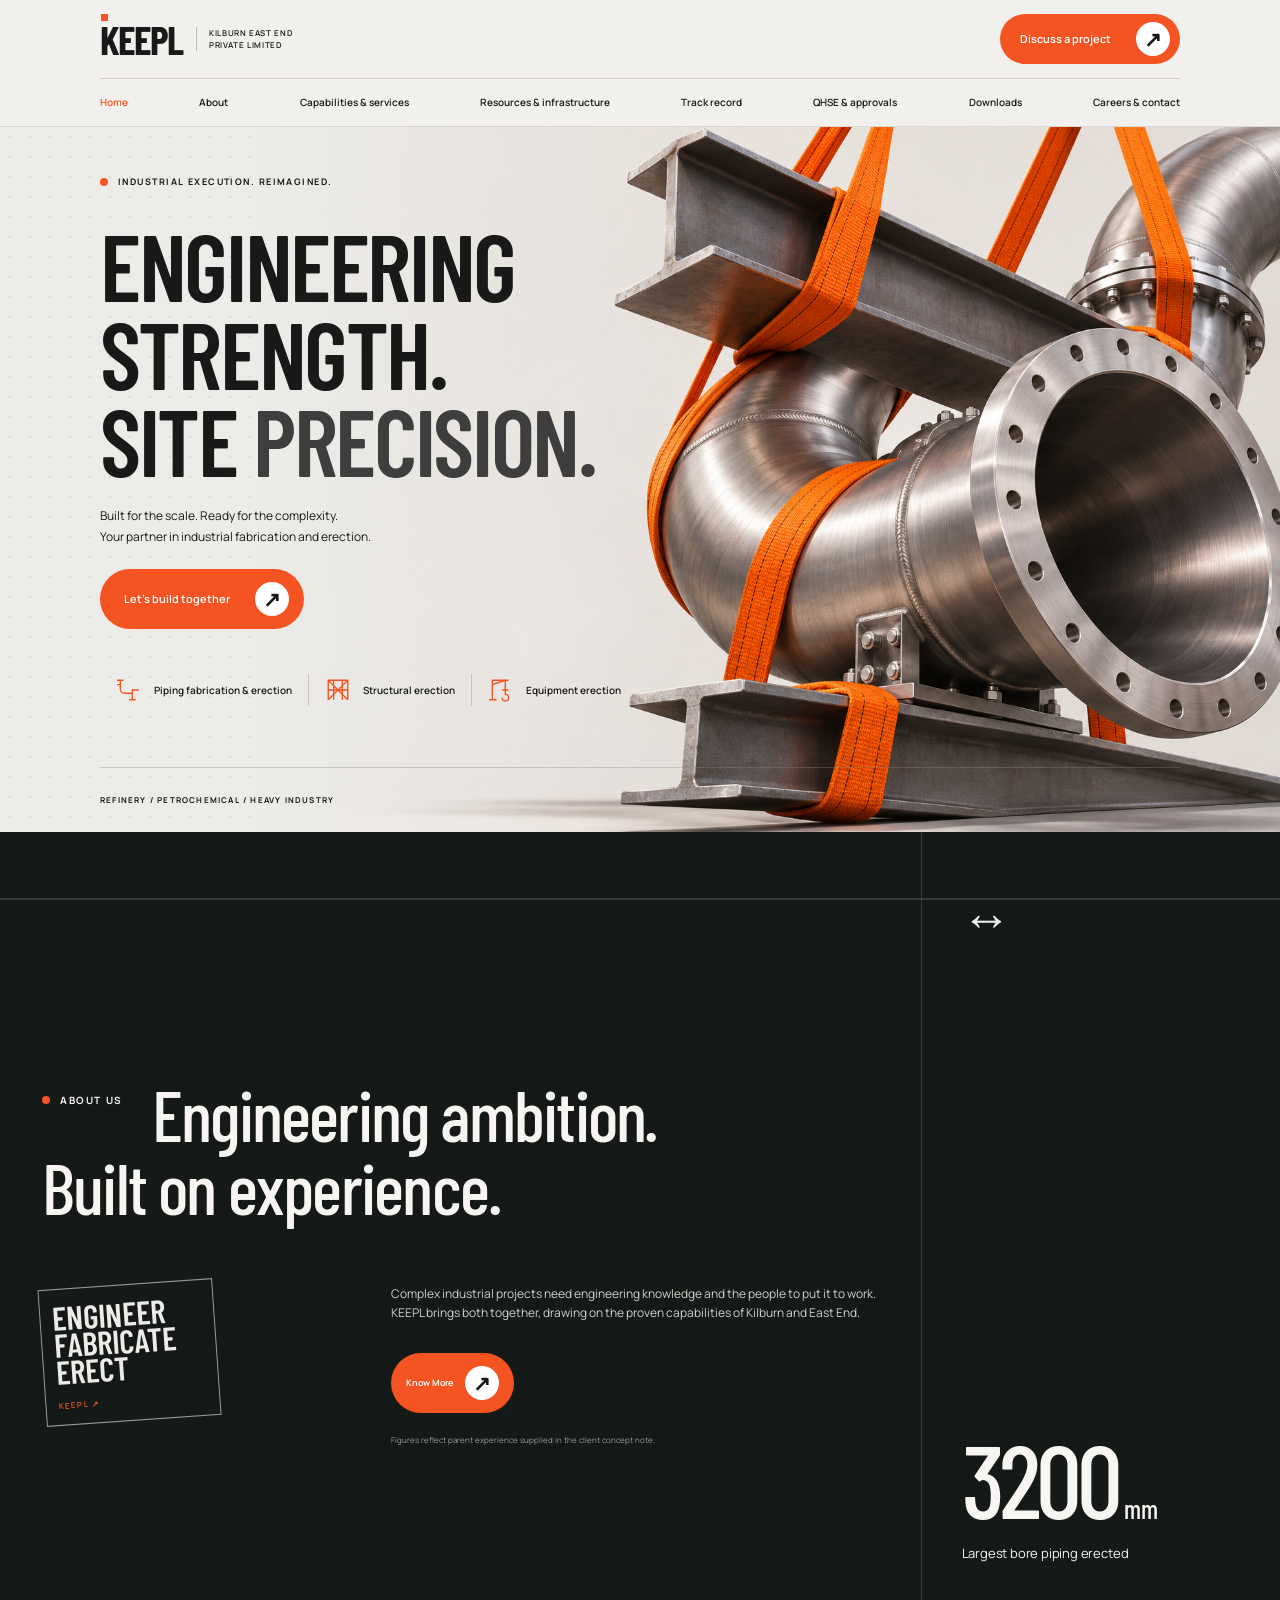
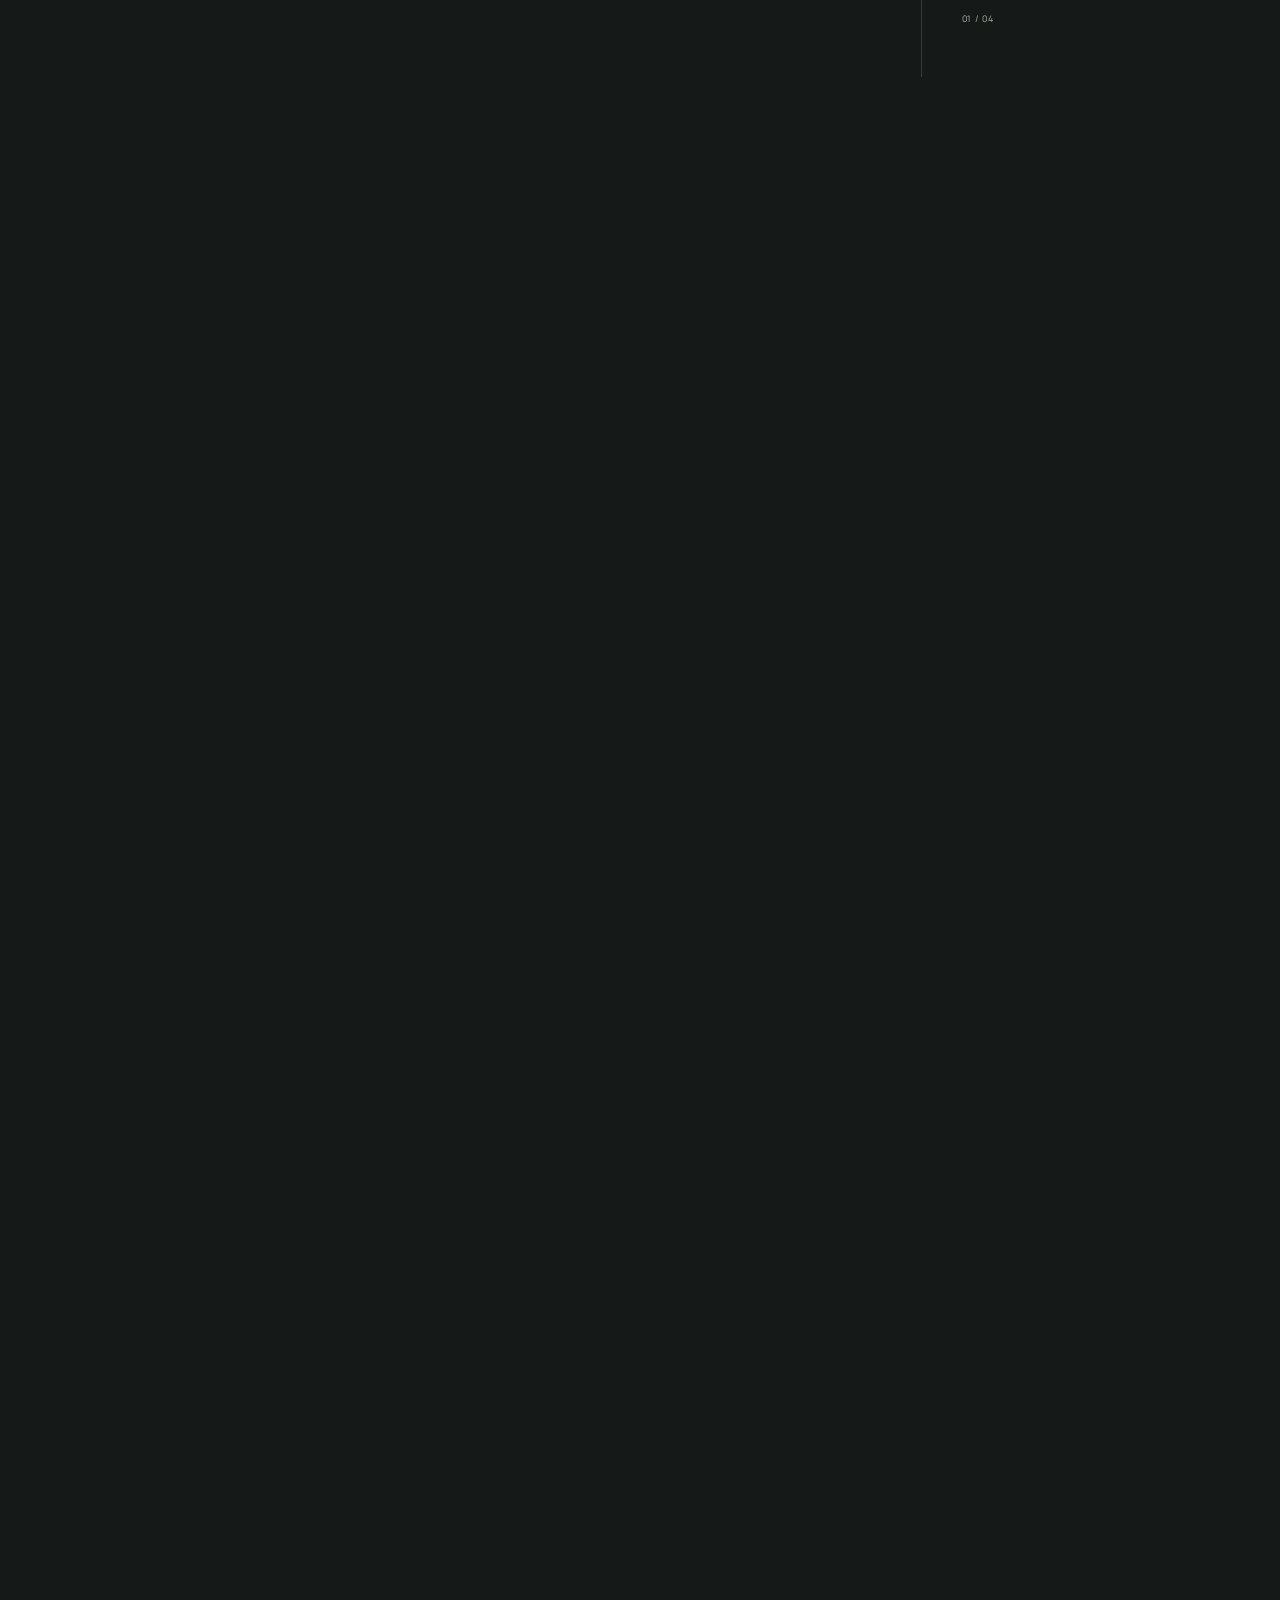
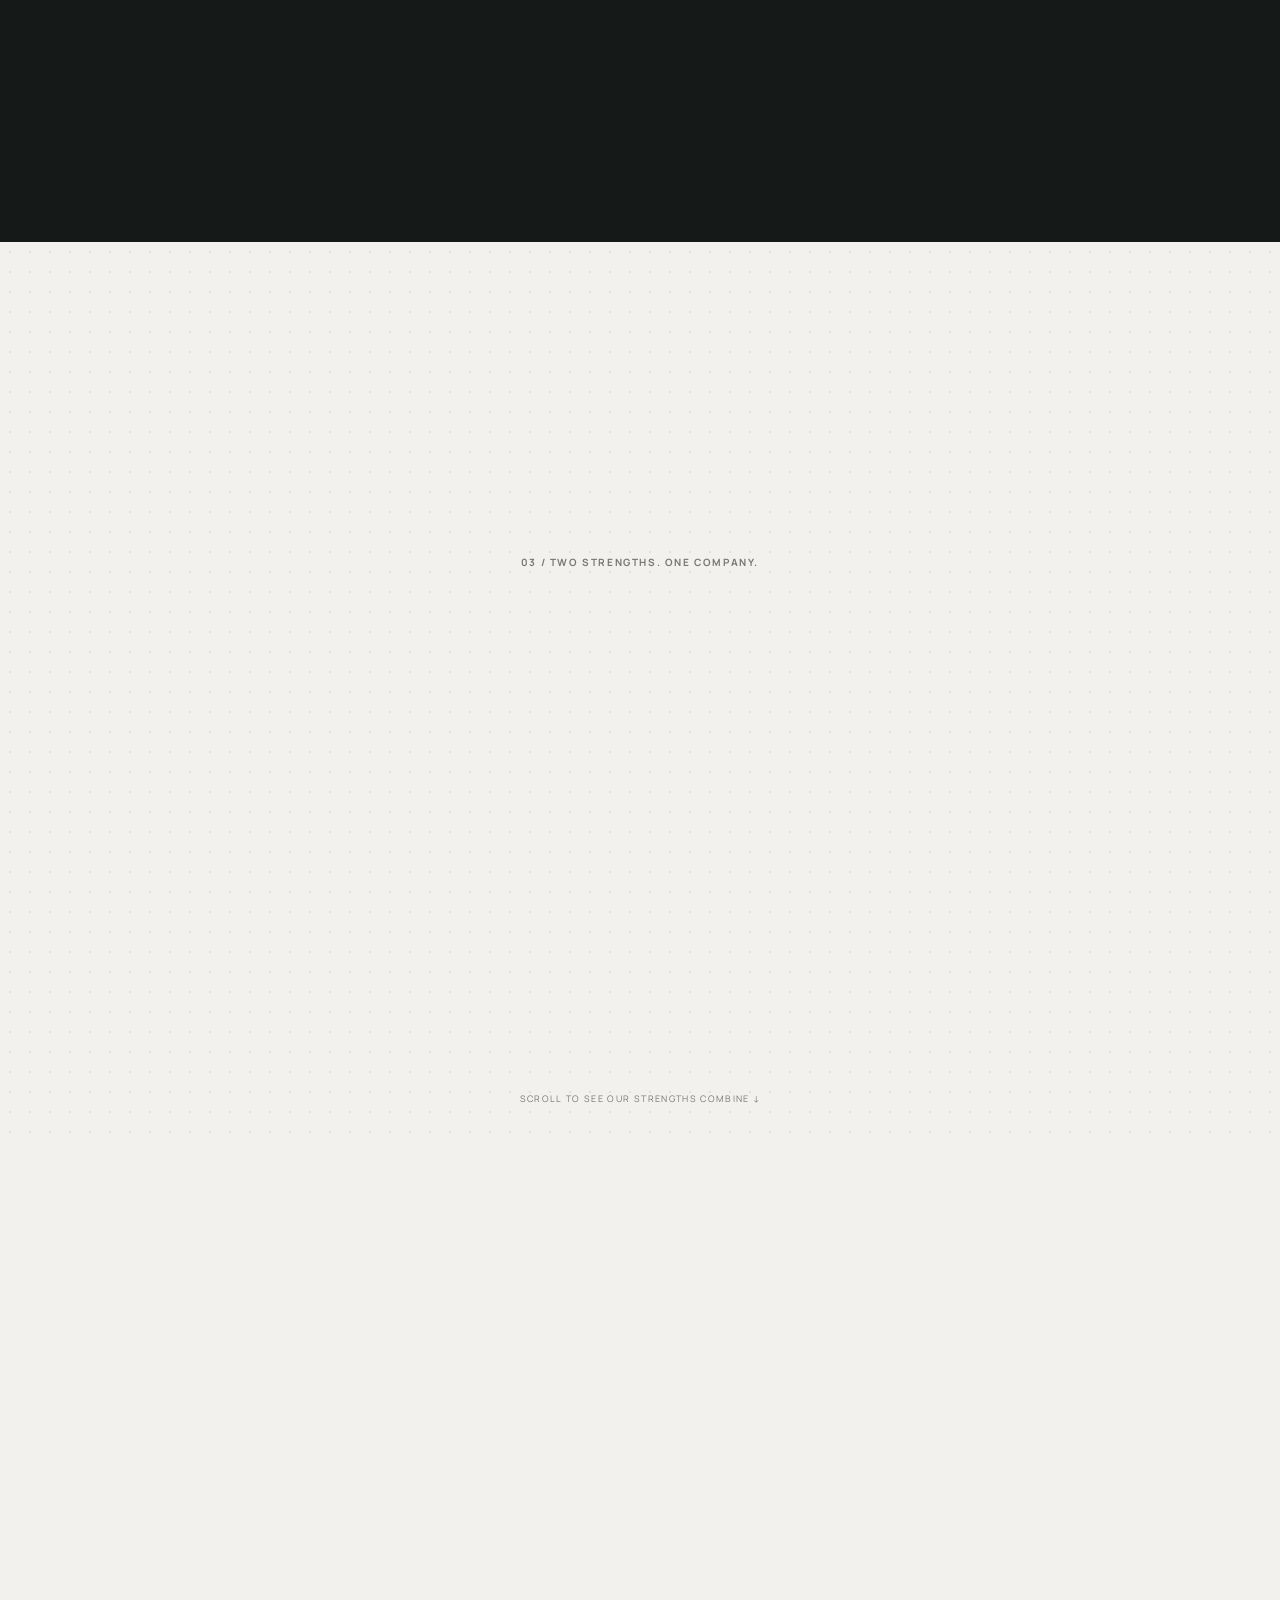
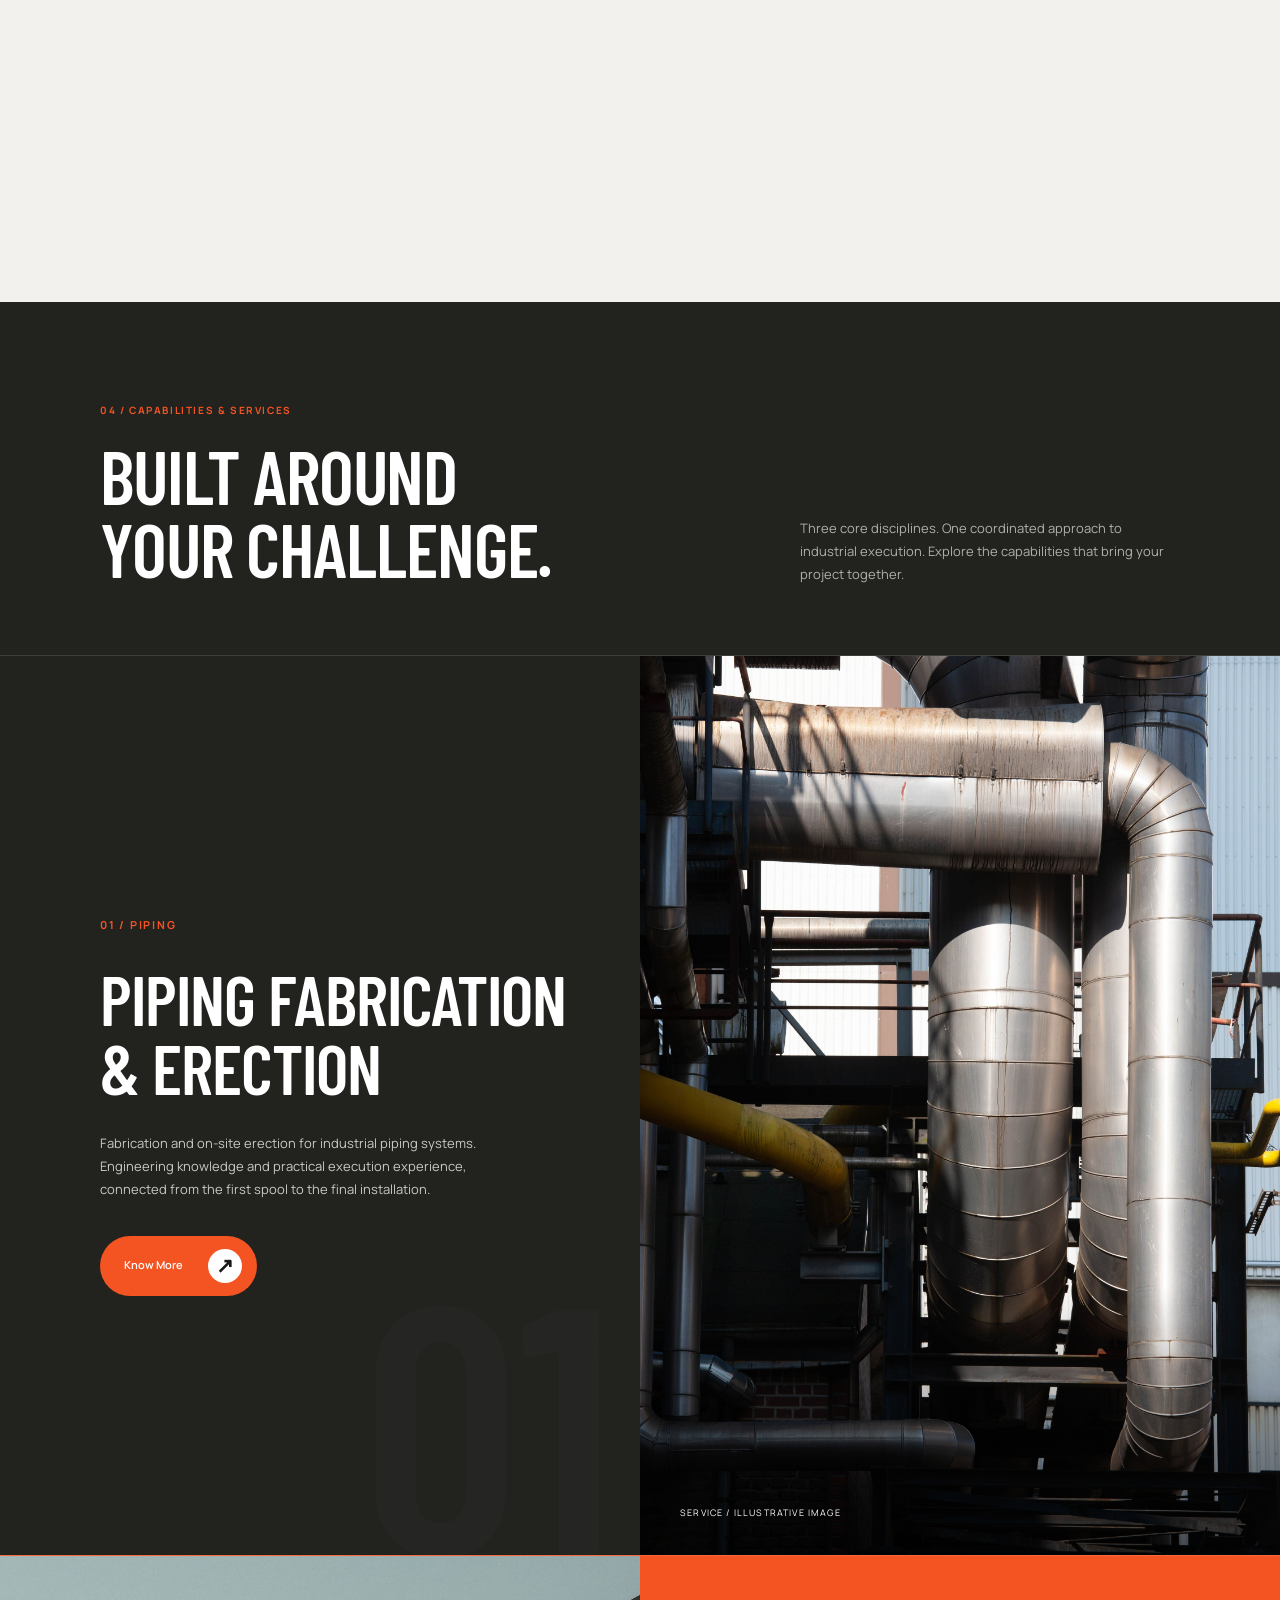
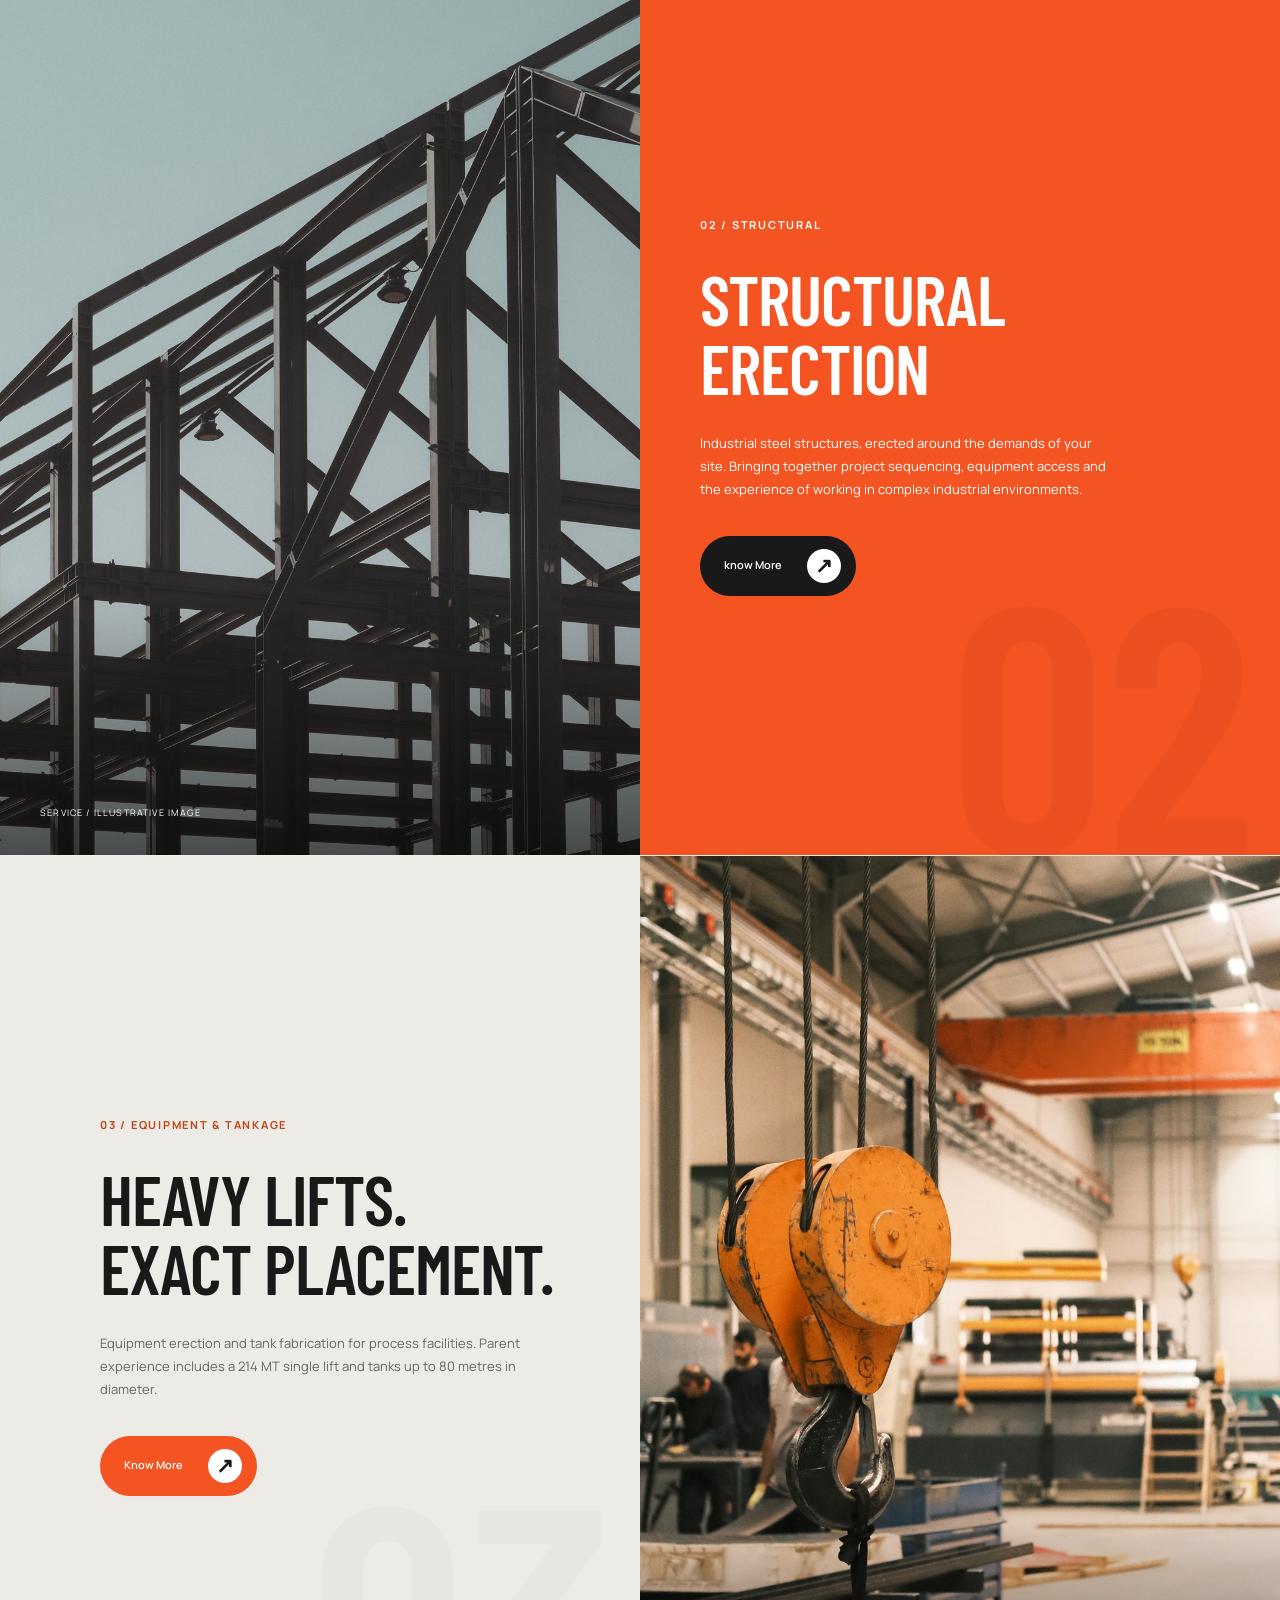
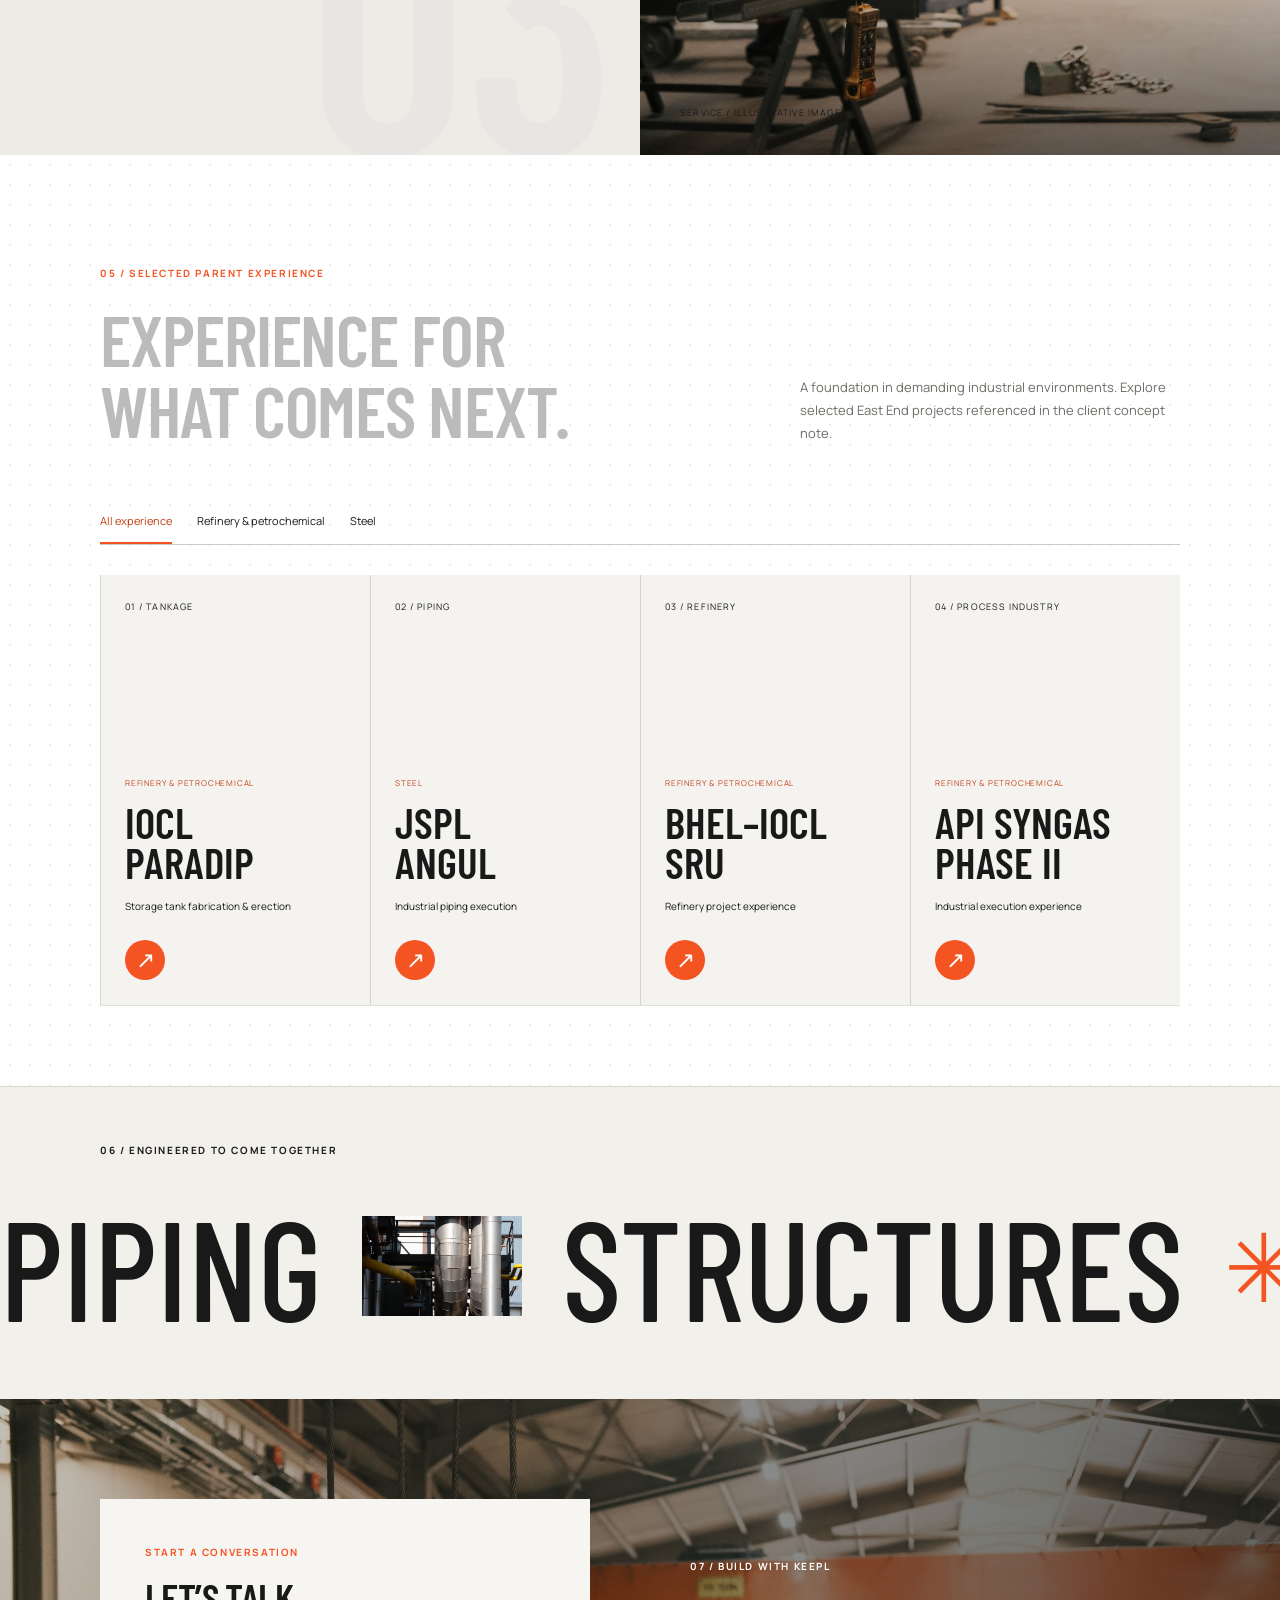
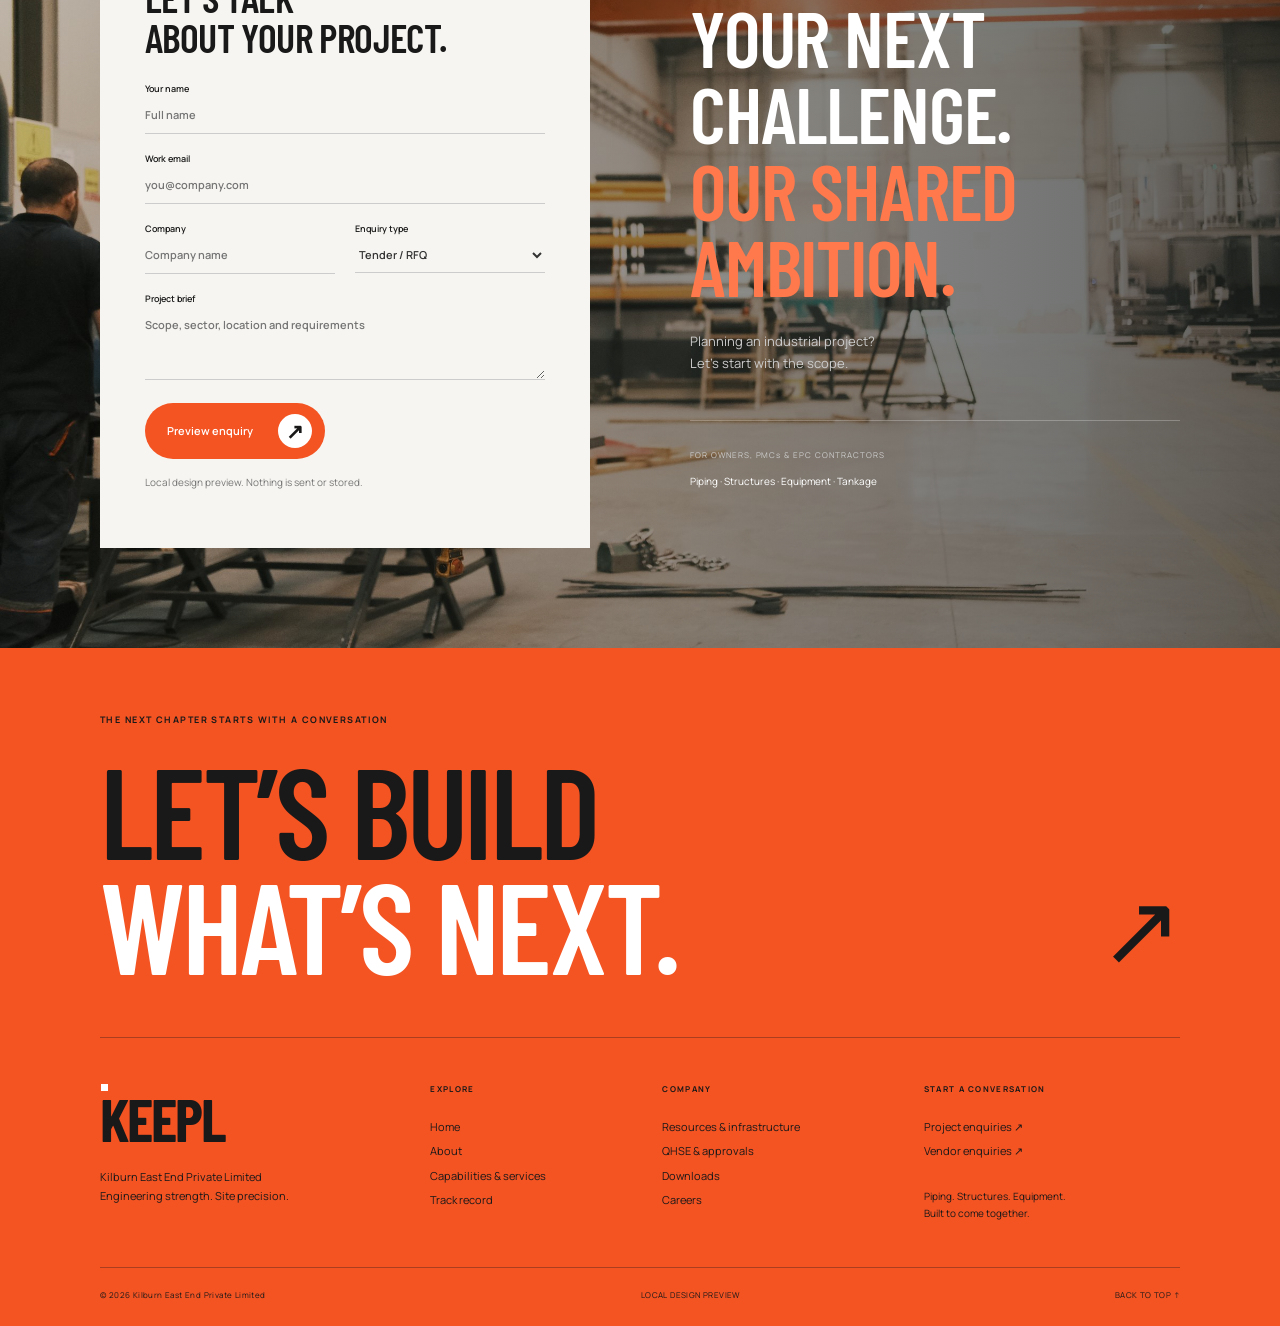
==== commit 129945b5: "Replace repeated imagery with relevant high-resolution stock photos" ====
--- a/index.html
+++ b/index.html
@@ -9,7 +9,7 @@
     <title>KEEPL — Engineering strength. Site precision.</title>
     <link rel="stylesheet" href="assets/heading.css">
     <link rel="stylesheet" href="assets/body.css">
-    <link rel="stylesheet" href="styles.css?v=5">
+    <link rel="stylesheet" href="styles.css?v=8">
 </head>
 
 <body><a class="skip" href="#main">Skip to content</a>
@@ -78,25 +78,25 @@
                             </div>
                         </div>
                     </article>
-                    <article class="stat" tabindex="0"><img src="assets/site-1.jpg" alt="" loading="lazy"><span
+                    <article class="stat" tabindex="0"><img src="assets/stat-pipes.jpg" alt="" loading="lazy"><span
                             class="stat-mark">↔</span>
                         <div class="stat-content"><strong>3200<span>mm</span></strong>
                             <h3>Largest bore piping erected</h3><span class="stat-index">01 / 04 <b>↗</b></span>
                         </div>
                     </article>
-                    <article class="stat" tabindex="0"><img src="assets/site-1.jpg" alt="" loading="lazy"><span
+                    <article class="stat" tabindex="0"><img src="assets/stat-lifting.jpg" alt="" loading="lazy"><span
                             class="stat-mark">↥</span>
                         <div class="stat-content"><strong>214<span>MT</span></strong>
                             <h3>Heaviest single equipment lift</h3><span class="stat-index">02 / 04 <b>↗</b></span>
                         </div>
                     </article>
-                    <article class="stat" tabindex="0"><img src="assets/site-2.jpg" alt="" loading="lazy"><span
+                    <article class="stat" tabindex="0"><img src="assets/stat-tanks.jpg" alt="" loading="lazy"><span
                             class="stat-mark">◯</span>
                         <div class="stat-content"><strong>80<span>m</span></strong>
                             <h3>Largest tank diameter fabricated</h3><span class="stat-index">03 / 04 <b>↗</b></span>
                         </div>
                     </article>
-                    <article class="stat" tabindex="0"><img src="assets/industry-2.jpg" alt="" loading="lazy"><span
+                    <article class="stat" tabindex="0"><img src="assets/stat-engineers.jpg" alt="" loading="lazy"><span
                             class="stat-mark">+</span>
                         <div class="stat-content"><strong>25<span>+ years</span></strong>
                             <h3>Key engineers’ project experience</h3><span class="stat-index">04 / 04 <b>↗</b></span>
@@ -163,9 +163,7 @@
                             <span>↗</span></a><span
                             class="service-number">01</span>
                     </div>
-                    <div class="service-image "><img src="assets/site-1.jpg"
-                            alt="Large-bore pipework and crane operations" loading="lazy"><span>KEEPL / ENGINEERING IN
-                            ACTION</span></div>
+                    <div class="service-image "><img src="assets/service-piping.jpg" alt="Illustrative stainless steel industrial pipe installation" loading="lazy"><span>SERVICE / ILLUSTRATIVE IMAGE</span></div>
                 </article>
                 <article class="service-card" id="service-structural" style="--order:1">
                     <div class="service-copy">
@@ -176,9 +174,7 @@
                             environments.</p><a href="#contact" class="button">know More
                             <span>↗</span></a><span class="service-number">02</span>
                     </div>
-                    <div class="service-image structure"><img src="assets/site-1.jpg"
-                            alt="Steel structures and lifting equipment" loading="lazy"><span>KEEPL / ENGINEERING IN
-                            ACTION</span></div>
+                    <div class="service-image structure"><img src="assets/service-structures.jpg" alt="Illustrative structural steel framework" loading="lazy"><span>SERVICE / ILLUSTRATIVE IMAGE</span></div>
                 </article>
                 <article class="service-card" id="service-equipment" style="--order:2">
                     <div class="service-copy">
@@ -188,9 +184,7 @@
                             214 MT single lift and tanks up to 80 metres in diameter.</p><a href="#contact"
                             class="button">Know More <span>↗</span></a><span class="service-number">03</span>
                     </div>
-                    <div class="service-image "><img src="assets/site-2.jpg"
-                            alt="Storage tank fabrication at IOCL Paradip" loading="lazy"><span>KEEPL / ENGINEERING IN
-                            ACTION</span></div>
+                    <div class="service-image "><img src="assets/service-equipment.jpg" alt="Illustrative overhead lifting equipment in an industrial workshop" loading="lazy"><span>SERVICE / ILLUSTRATIVE IMAGE</span></div>
                 </article>
             <div>
             
@@ -214,7 +208,7 @@
                             class="project-top">01 / TANKAGE</span><span class="project-info"><small>REFINERY &
                                 PETROCHEMICAL</small><strong>IOCL<br>PARADIP</strong><span>Storage tank fabrication &
                                 erection</span><b>↗</b></span></button><button class="project" data-sector="steel"
-                        data-project="jspl"><img src="assets/site-1.jpg"
+                        data-project="jspl"><img src="assets/service-piping.jpg"
                             alt="Representative industrial piping and steel erection image" loading="lazy"><span
                             class="image-disclaimer">ILLUSTRATIVE IMAGE</span><span class="project-top">02 /
                             PIPING</span><span
@@ -240,11 +234,11 @@
                 <p class="eyebrow">06 / ENGINEERED TO COME TOGETHER</p>
             </div>
             <div class="marquee-track">
-                <div class="marquee-set"><span>PIPING</span><img src="assets/site-1.jpg" alt=""
-                        loading="lazy"><span>STRUCTURES</span><i>✳</i><span>EQUIPMENT</span><img src="assets/site-2.jpg"
+                <div class="marquee-set"><span>PIPING</span><img src="assets/service-piping.jpg" alt=""
+                        loading="lazy"><span>STRUCTURES</span><i>✳</i><span>EQUIPMENT</span><img src="assets/service-equipment.jpg"
                         alt="" loading="lazy"><span>TANKAGE</span><i>✳</i></div>
-                <div class="marquee-set" aria-hidden="true"><span>PIPING</span><img src="assets/site-1.jpg" alt=""
-                        loading="lazy"><span>STRUCTURES</span><i>✳</i><span>EQUIPMENT</span><img src="assets/site-2.jpg"
+                <div class="marquee-set" aria-hidden="true"><span>PIPING</span><img src="assets/service-piping.jpg" alt=""
+                        loading="lazy"><span>STRUCTURES</span><i>✳</i><span>EQUIPMENT</span><img src="assets/service-equipment.jpg"
                         alt="" loading="lazy"><span>TANKAGE</span><i>✳</i></div>
             </div>
         </section>
--- a/styles.css
+++ b/styles.css
@@ -955,7 +955,7 @@
     position: absolute;
     inset: 0;
     z-index: -1;
-    background: linear-gradient(90deg, #17191744, #171917e8), url('assets/site-1.jpg') center/cover;
+    background: linear-gradient(90deg, #17191744, #171917e8), url('assets/service-equipment.jpg') center/cover;
     filter: grayscale(1)
 }
 
@@ -2694,7 +2694,7 @@
 
 .contact-bg {
     filter: none;
-    background: linear-gradient(90deg, #17191744, #171917aa), url('assets/site-1.jpg') center/cover
+    background: linear-gradient(90deg, #17191744, #171917aa), url('assets/service-equipment.jpg') center/cover
 }
 
 .contact-layout {
@@ -4009,3 +4009,7 @@
  .orbits,.venture-wordmark,.partner-result { top:auto; }
  .venture-wordmark { text-align:center; }
 }
+
+/* Preserve the subjects in the new high-resolution service photographs. */
+.service-card .structure img { object-position:center; }
+#service-equipment .service-image img { object-position:35% center; }
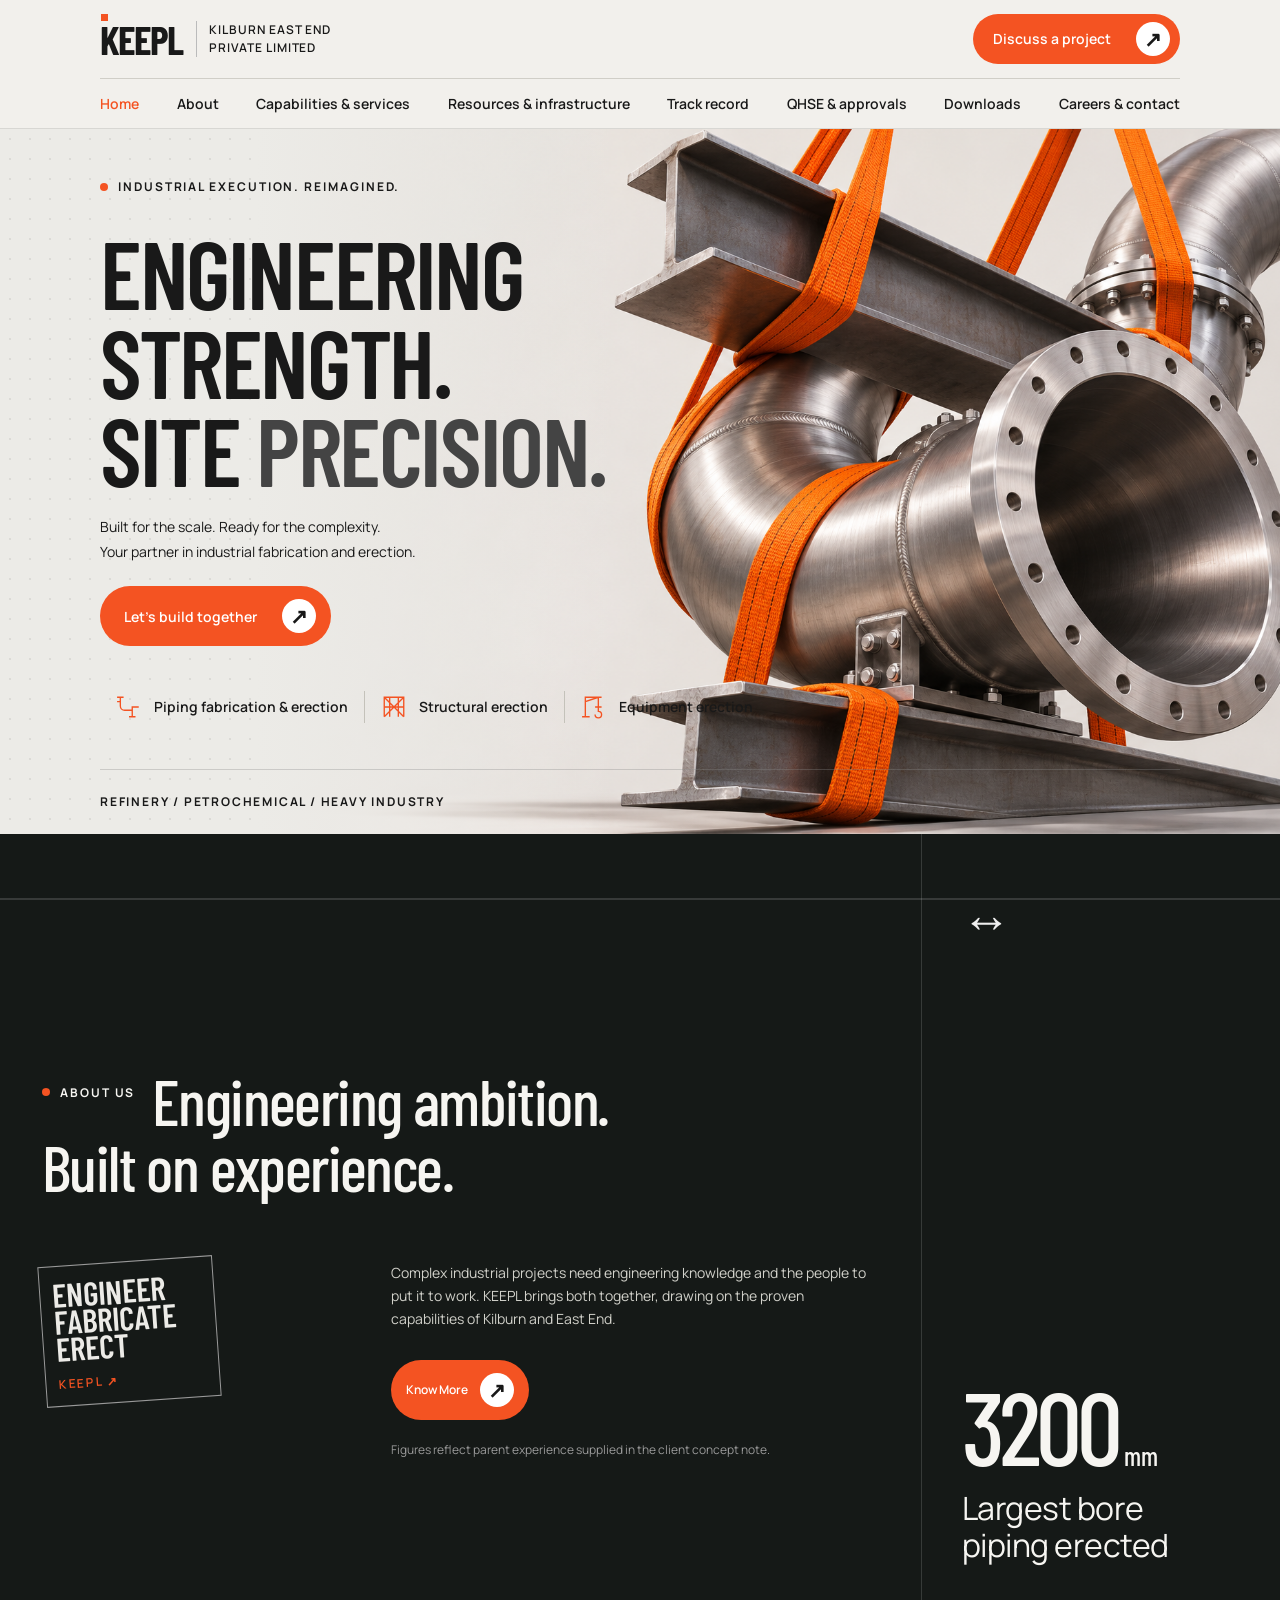
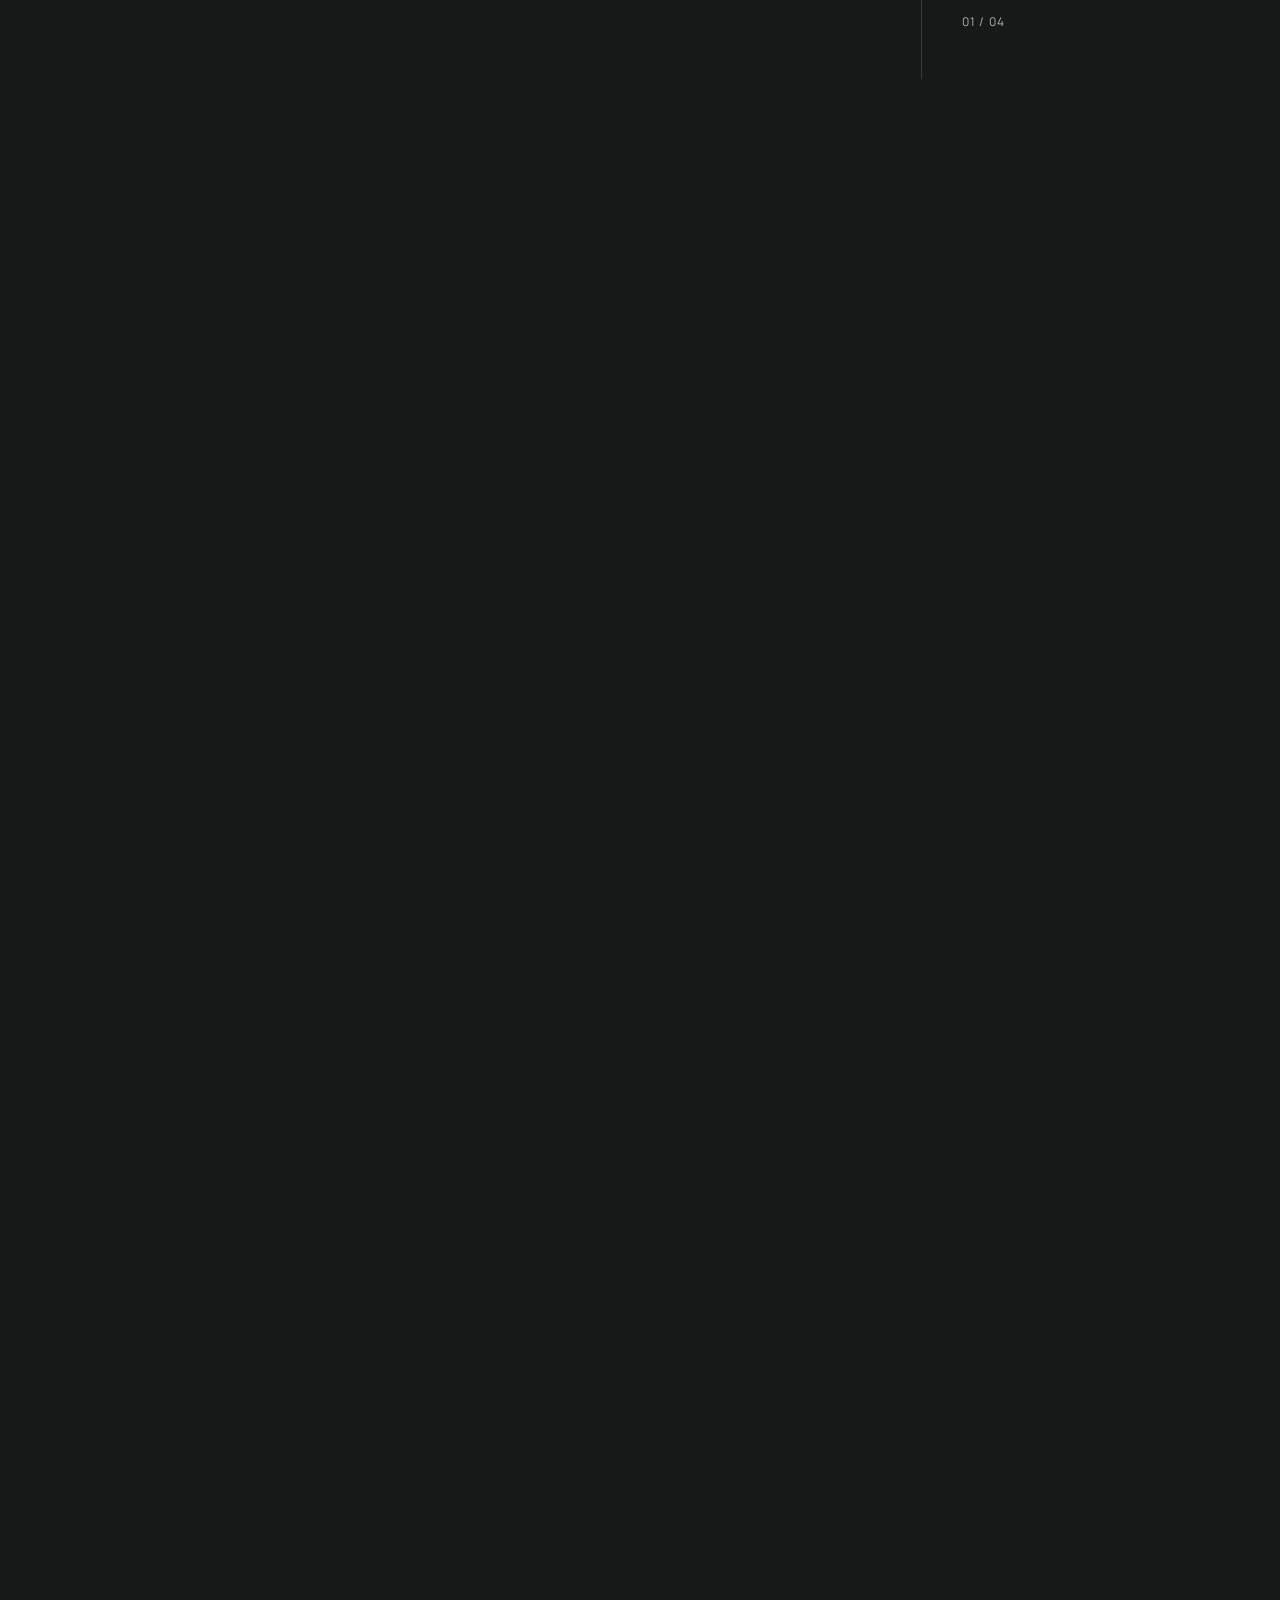
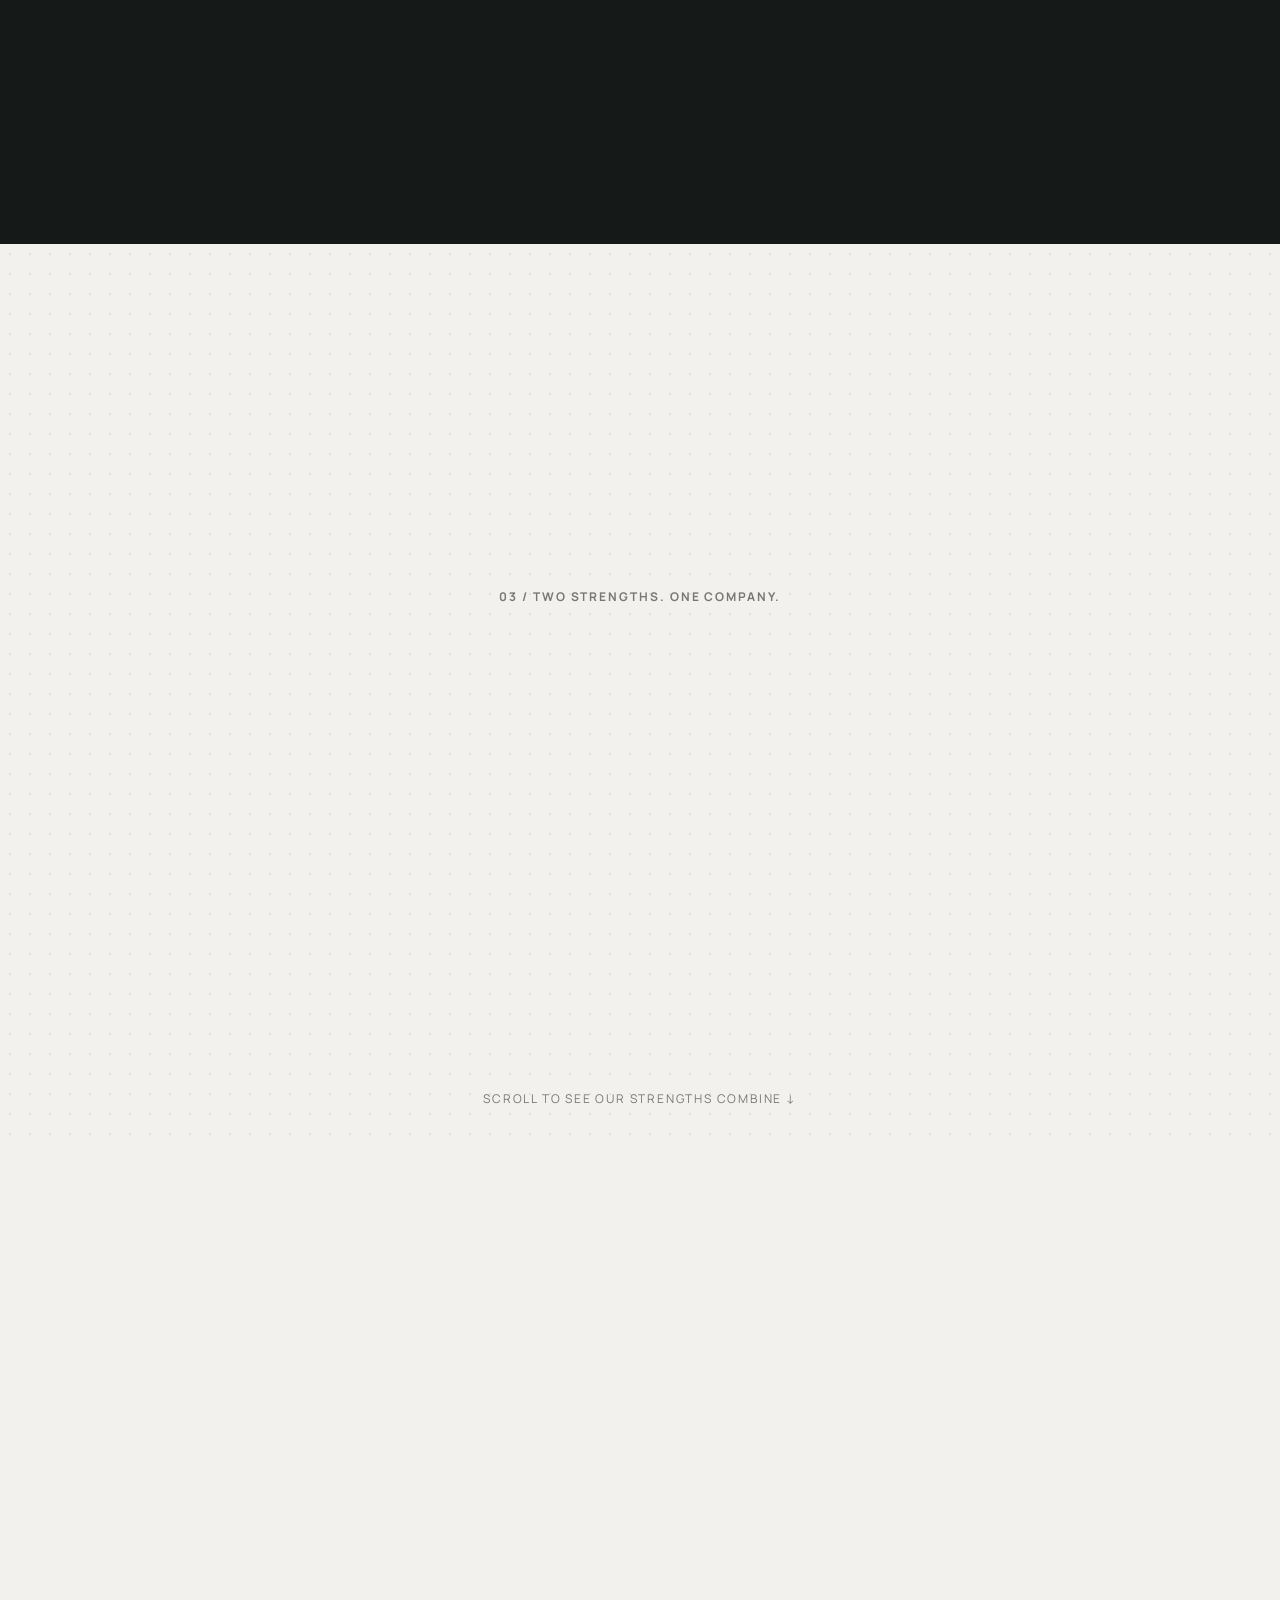
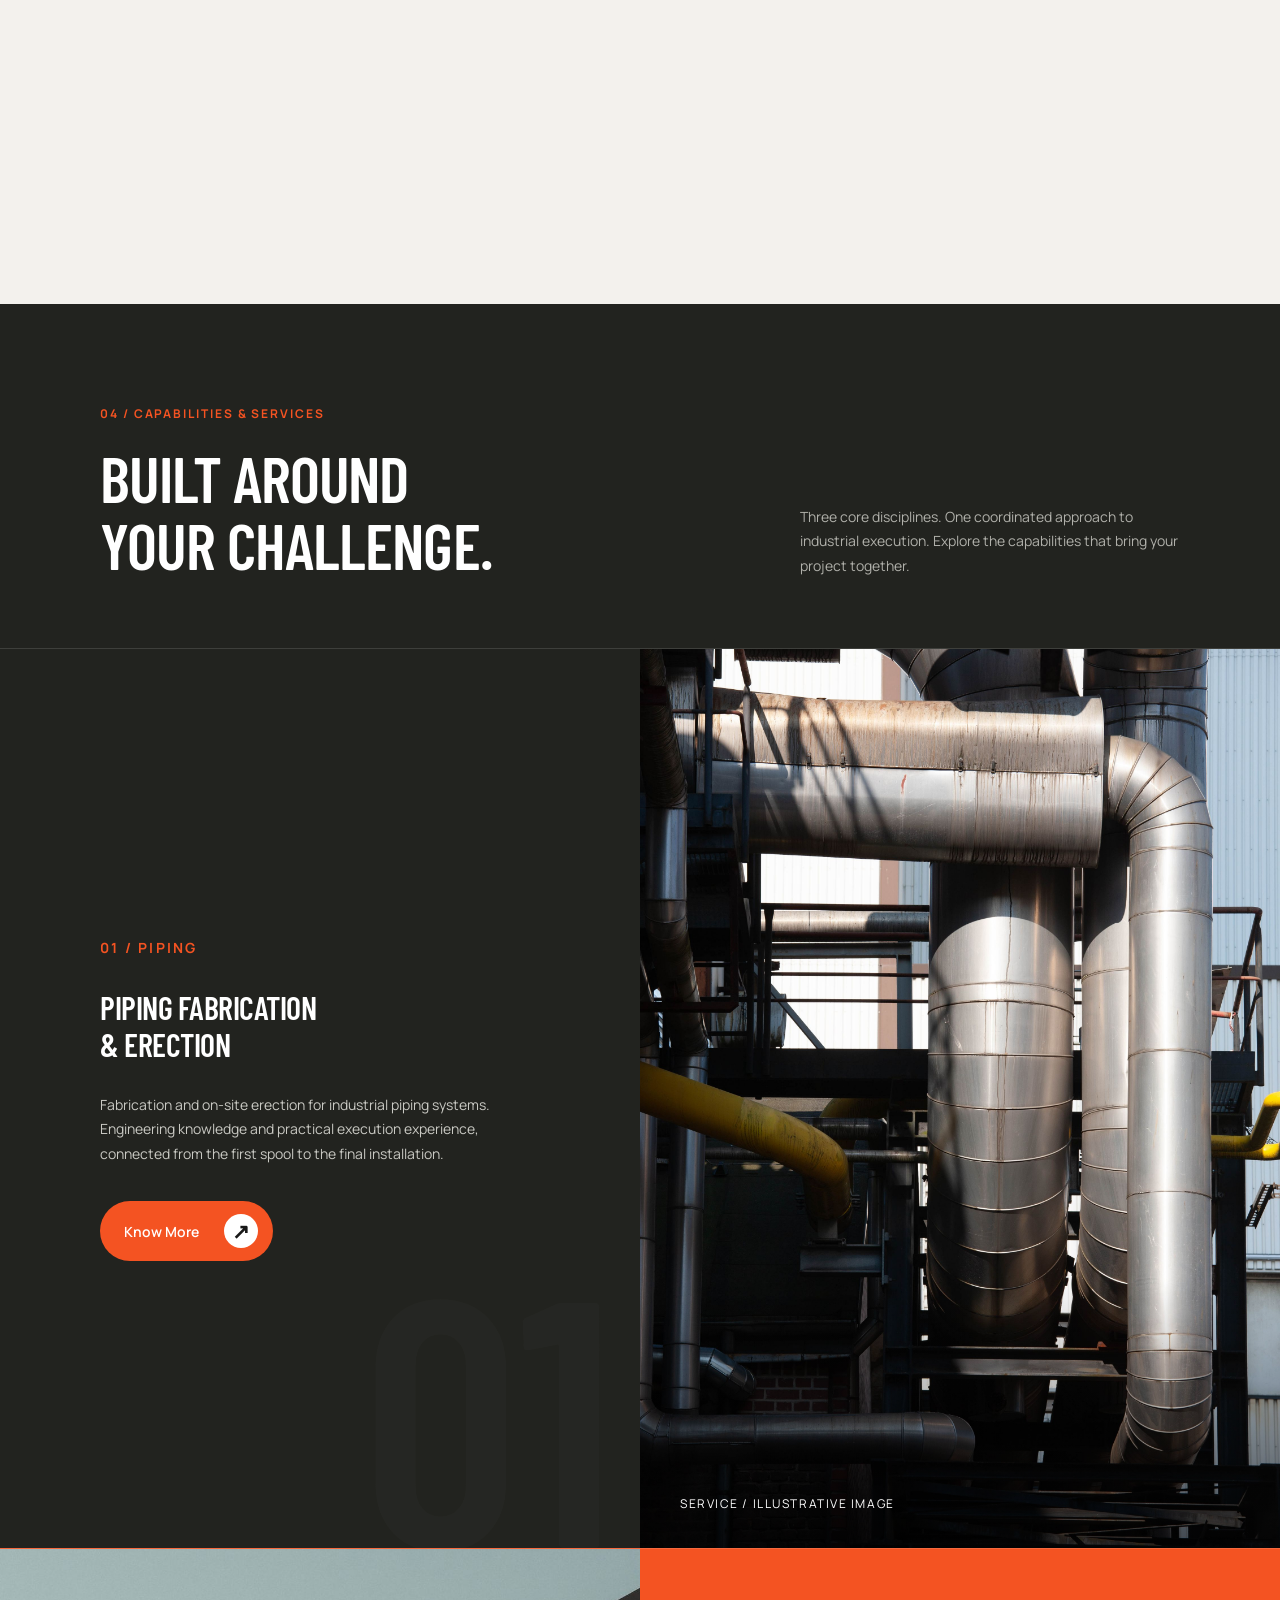
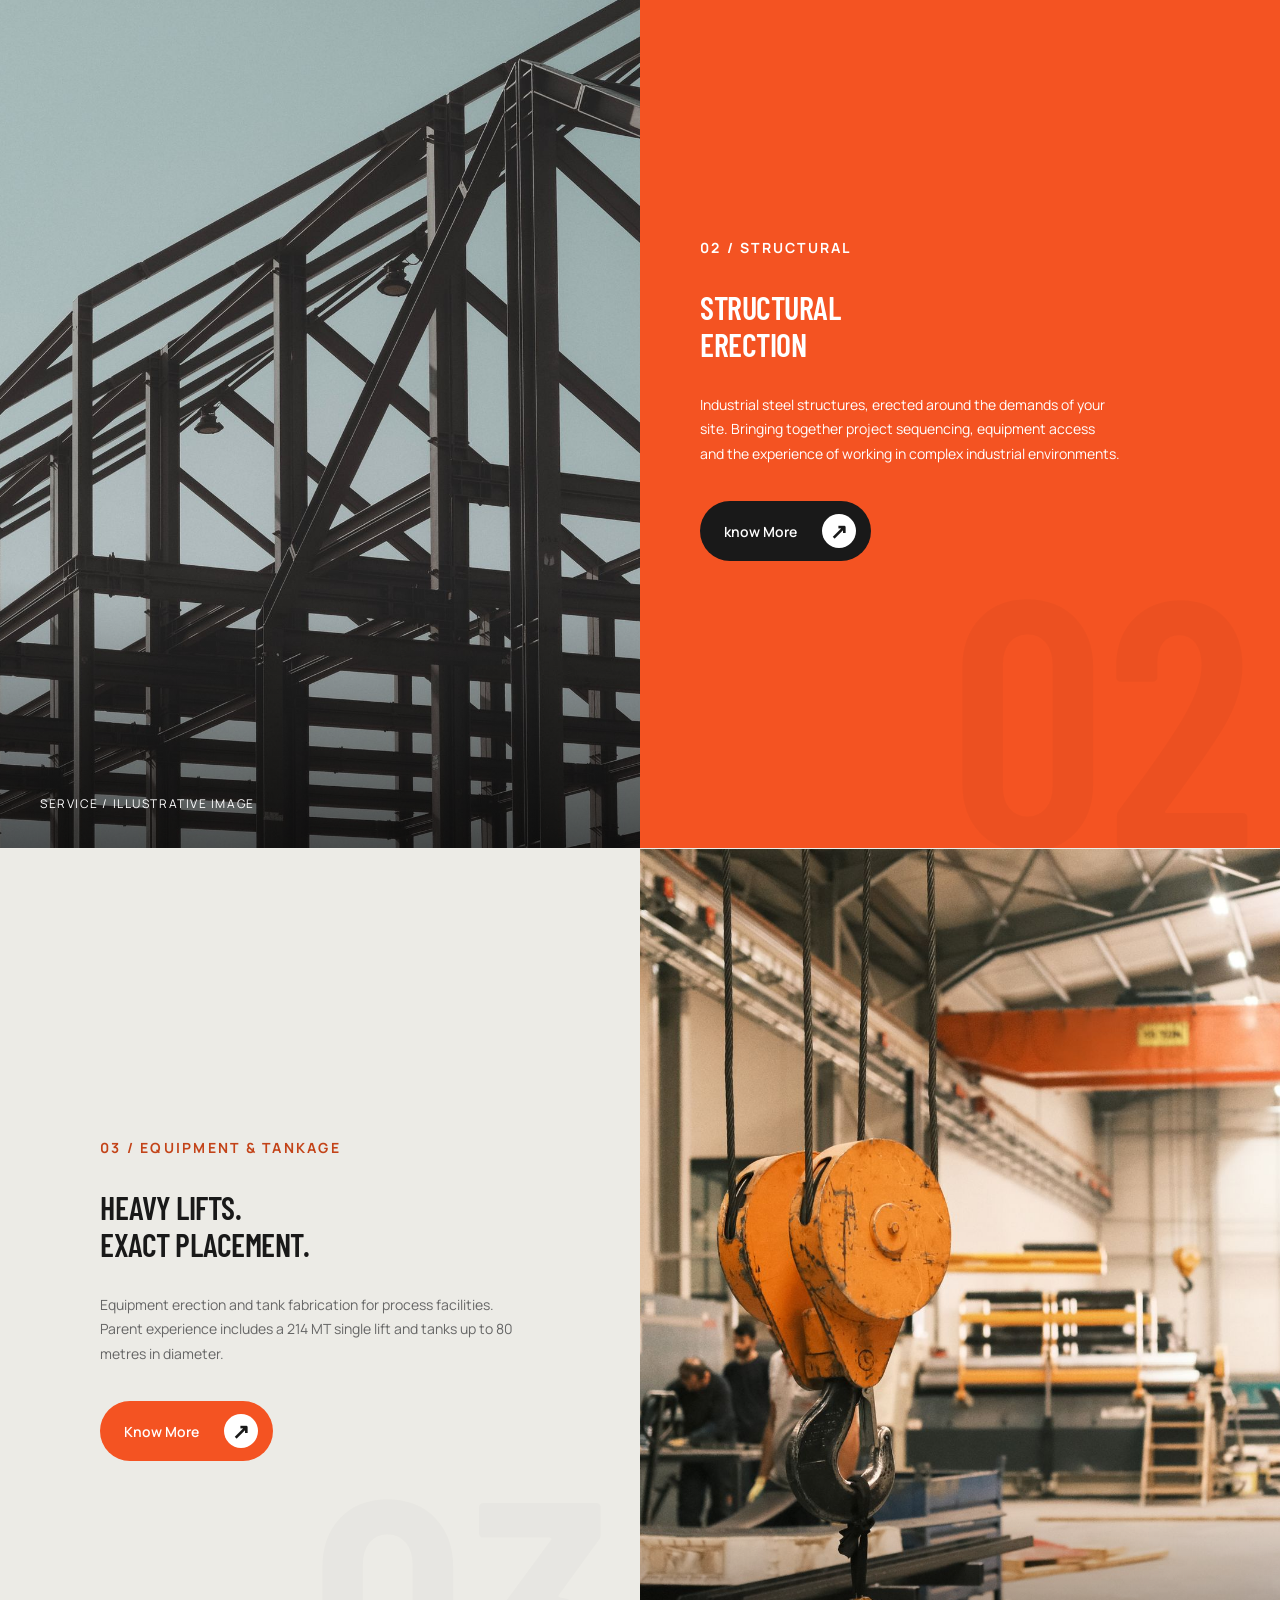
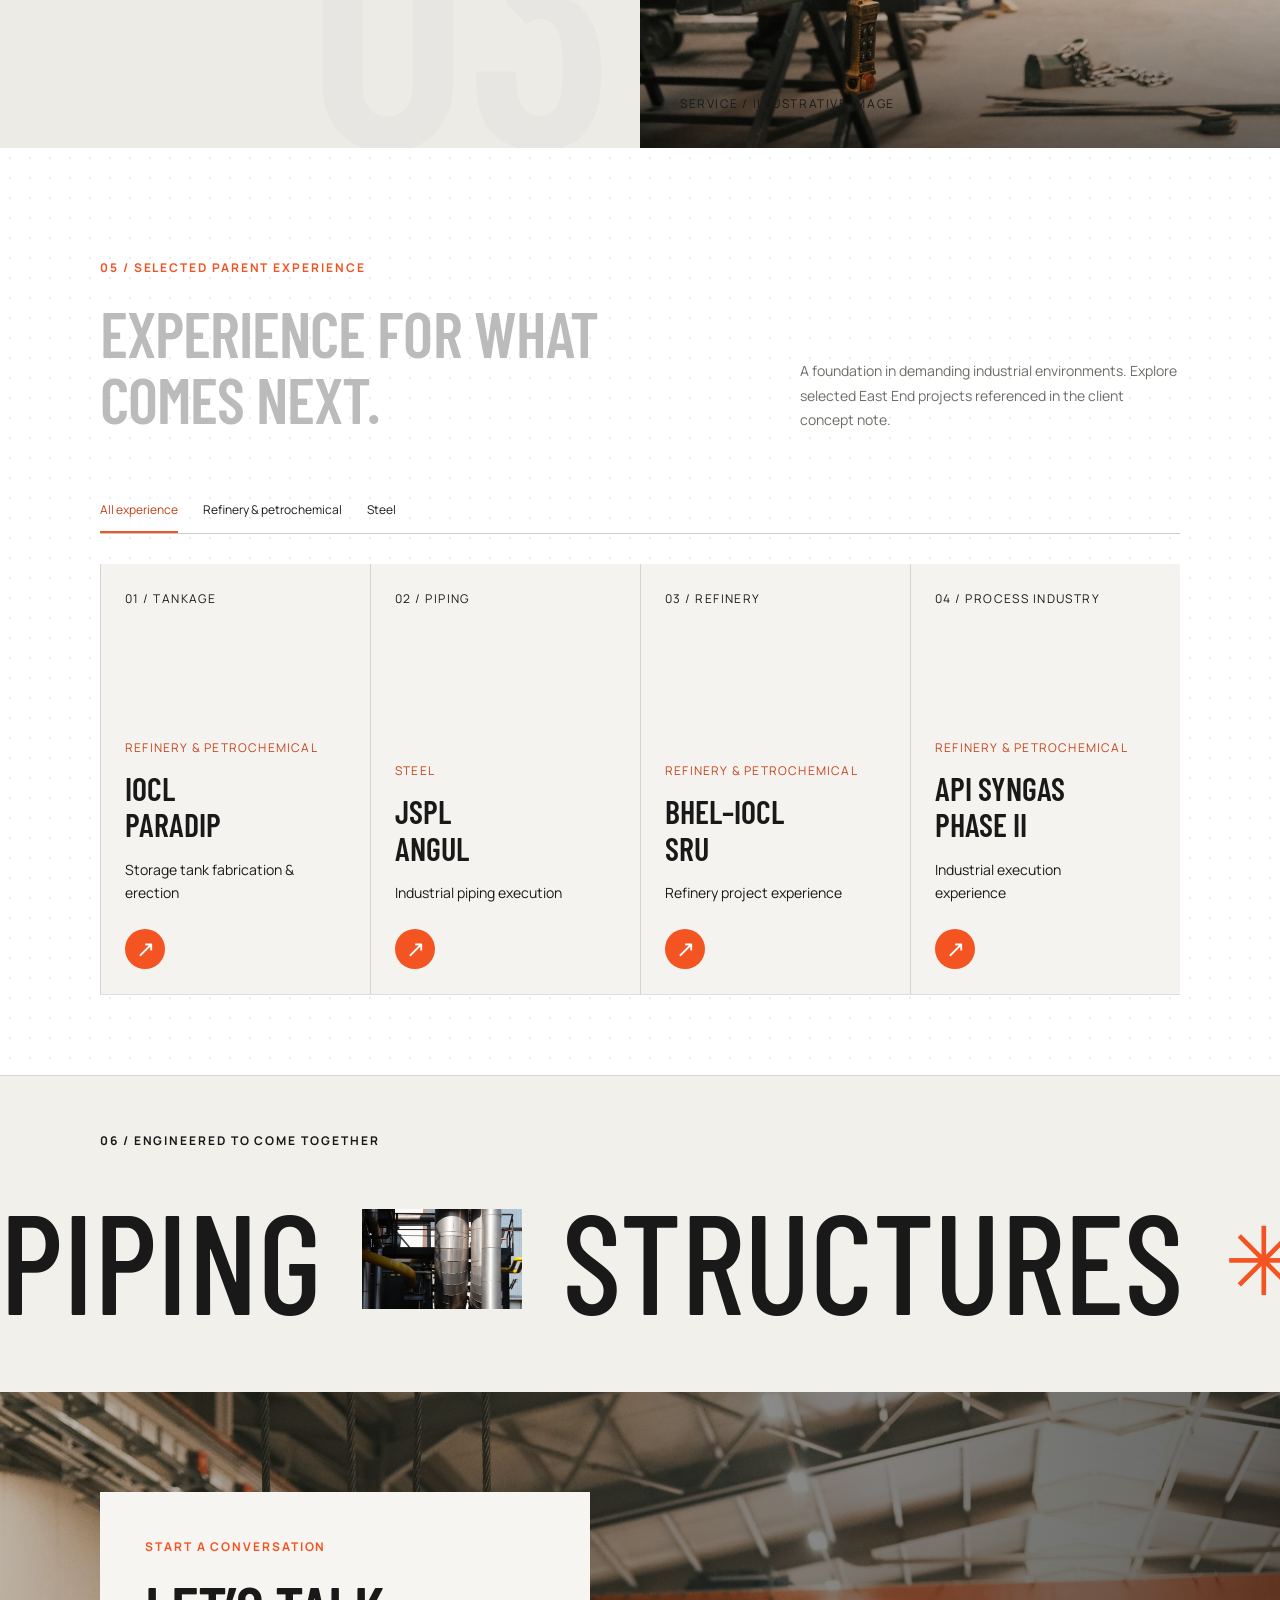
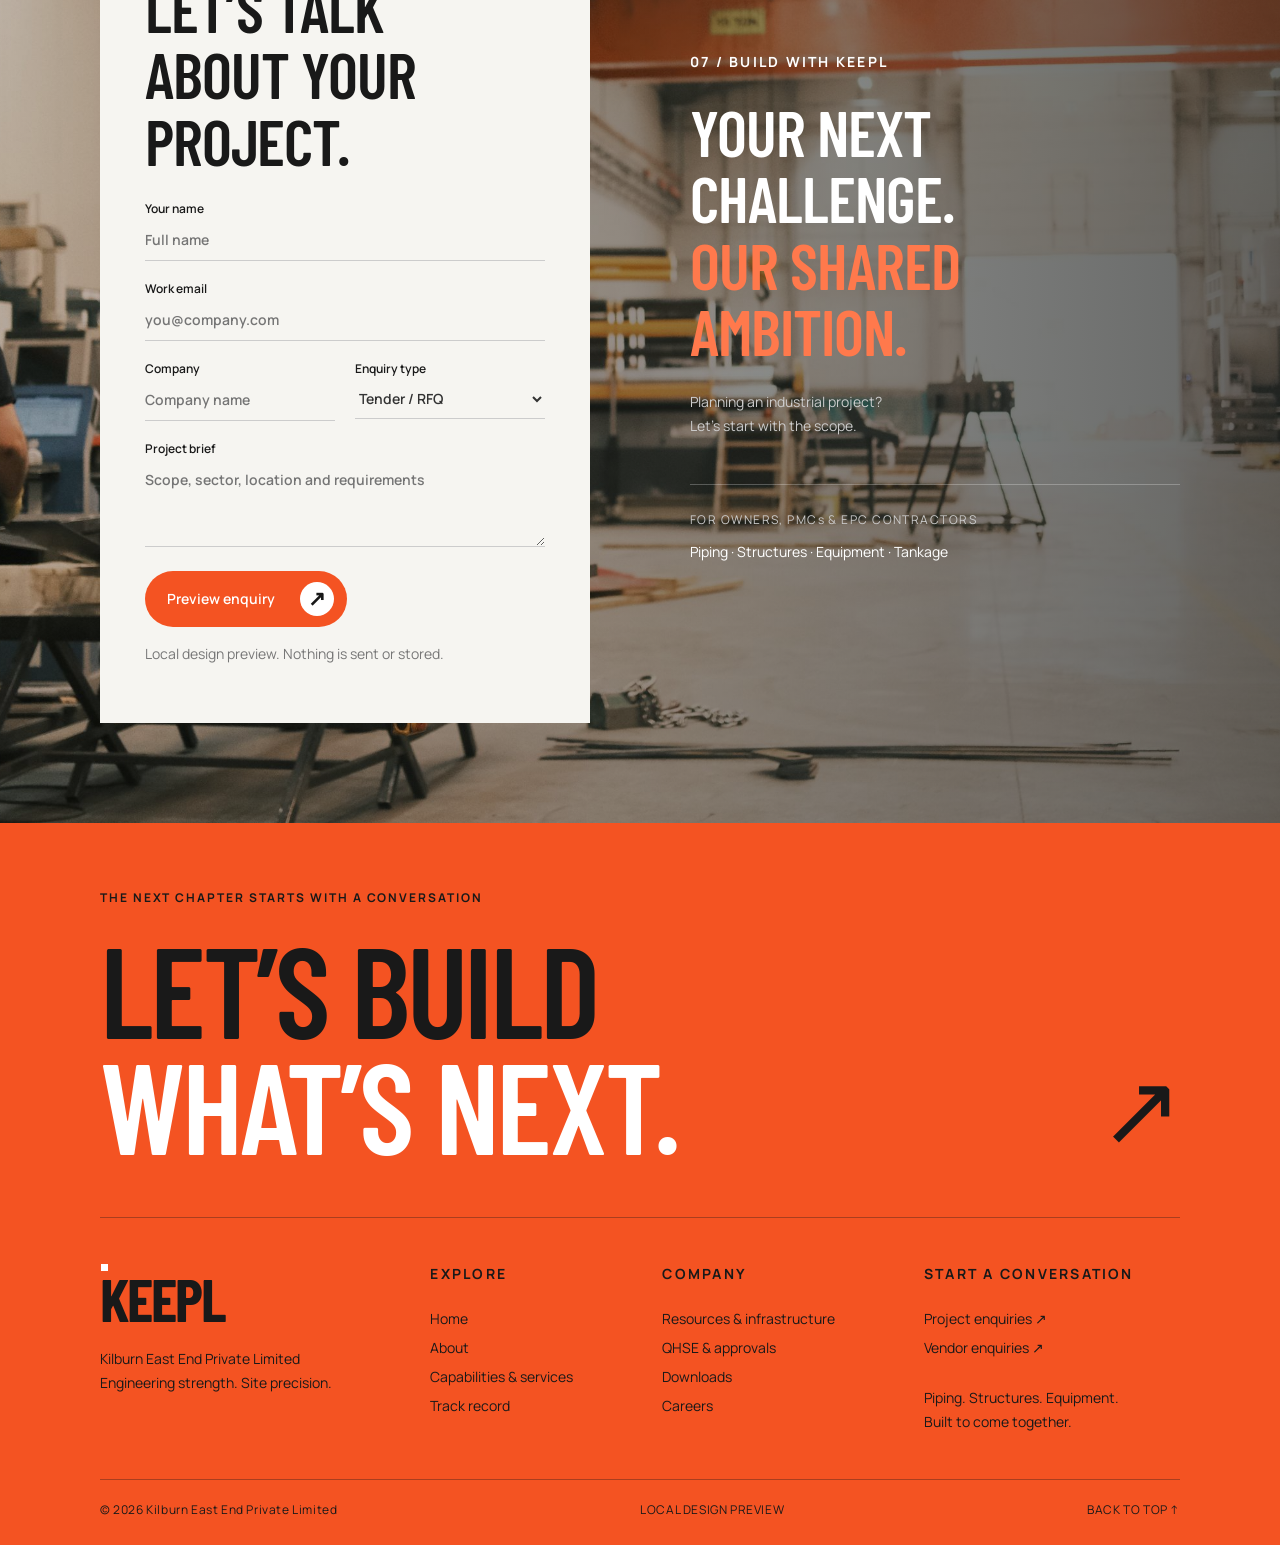
==== commit ba9a08d0: "Standardize typography with 14px body and 12px minimum" ====
--- a/index.html
+++ b/index.html
@@ -9,7 +9,7 @@
     <title>KEEPL — Engineering strength. Site precision.</title>
     <link rel="stylesheet" href="assets/heading.css">
     <link rel="stylesheet" href="assets/body.css">
-    <link rel="stylesheet" href="styles.css?v=8">
+    <link rel="stylesheet" href="styles.css?v=10">
 </head>
 
 <body><a class="skip" href="#main">Skip to content</a>
@@ -115,14 +115,14 @@
                     <article class="orb orb-one">
                         <div class="orb-content"><strong class="share">60<span>%</span></strong><img
                                 class="kilburn-logo" src="assets/kilburn.png" alt="Kilburn Engineering Limited">
-                            <h3>Kilburn Engineering</h3>
+                            <h4>Kilburn Engineering</h4>
                             <p>Engineering knowledge.<br>Financial strength.<br>Established pedigree.</p>
                         </div>
                     </article>
                     <article class="orb orb-two">
                         <div class="orb-content"><strong class="share">40<span>%</span></strong><img
                                 class="eastend-clean" src="assets/eastend-transparent.png" alt="East End Technologies">
-                            <h3>East End Technologies</h3>
+                            <h4>East End Technologies</h4>
                             <p>On-site execution.<br>Experienced teams.<br>Industrial project delivery.</p>
                         </div>
                     </article><svg class="parent-overlap" viewBox="0 0 200 100" aria-hidden="true">
@@ -135,10 +135,29 @@
                     </svg>
                 </div>
                 <div class="venture-disc" aria-hidden="true"></div>
+                <div class="venture-blueprint" aria-hidden="true">
+                    <svg viewBox="0 0 1600 1000" preserveAspectRatio="xMidYMid slice" fill="none" xmlns="http://www.w3.org/2000/svg">
+                        <g stroke="currentColor" stroke-width="1.5" stroke-linecap="round" stroke-linejoin="round">
+                            <!-- Process pipework and flanged connections -->
+                            <path d="M-60 235H210Q280 235 280 305V710M-60 275H200Q240 275 240 315V710M220 710H300V726H220ZM222 690H298V706H222Z"/>
+                            <path d="M-40 375H110V415H-40M110 365H124V425H110M130 365H144V425H130M144 375H180Q200 375 200 395V790H240M144 415H160V830H240"/>
+                            <circle cx="260" cy="780" r="61"/><circle cx="260" cy="780" r="41"/>
+                            <path d="M260 712V724M260 836V848M192 780H204M316 780H328M213 733L222 742M298 818L307 827M213 827L222 818M298 742L307 733"/>
+                            <path d="M280 510H345V555H280M345 500H357V565H345M363 500H375V565H363"/>
+                            <!-- Structural steel framing -->
+                            <path d="M1290 1000V115L1470 45L1650 115V1000M1280 1000V110L1470 35L1660 110V1000M1470 45V690M1290 295H1650M1290 475H1650M1290 655H1650M1290 835H1650M1290 115L1470 295L1650 115M1290 295L1470 475L1650 295M1290 475L1470 655L1650 475M1290 655L1470 835L1650 655M1290 835L1470 1000L1650 835"/>
+                            <!-- Storage tank elevation -->
+                            <path d="M1010 1000V820Q1130 775 1250 820V1000M1010 820Q1130 865 1250 820M1010 850Q1130 895 1250 850M1035 810V780Q1130 750 1225 780V810M1035 780Q1130 815 1225 780M1060 772V800M1095 765V807M1130 763V810M1165 765V807M1200 772V800M1230 860V1000M1215 860V1000M1215 880H1230M1215 905H1230M1215 930H1230M1215 955H1230M1215 980H1230"/>
+                            <!-- Engineering dimension guides -->
+                            <g stroke-dasharray="5 10" opacity=".55"><path d="M65 120H410M70 100V920M1250 55H1510M980 910H1580M260 100V900"/></g>
+                            <g opacity=".7"><path d="M95 130H350M95 118V142M350 118V142M95 130L105 125M95 130L105 135M350 130L340 125M350 130L340 135M1330 175H1590M1330 163V187M1590 163V187"/><circle cx="95" cy="930" r="18"/><path d="M68 930H122M95 903V957"/></g>
+                        </g>
+                    </svg>
+                </div>
                 <div class="venture-wordmark" aria-label="KEEPL">KEEPL</div>
                 <div class="partner-result">
                     <p class="eyebrow">TOGETHER, WE FORM</p>
-                    <h3>KILBURN EAST END<br>PRIVATE LIMITED</h3>
+                    <h2>KILBURN EAST END<br>PRIVATE LIMITED</h2>
                     <p>Two proven businesses. One integrated industrial partner.</p>
                 </div><span class="partner-hint">SCROLL TO SEE OUR STRENGTHS COMBINE ↓</span>
             </div>
@@ -301,7 +320,7 @@
         <h2 id="dialog-title"></h2>
         <div id="dialog-body"></div><button class="button dialog-contact">Discuss your requirements ↗</button>
     </dialog>
-    <script src="app.js?v=7"></script>
+    <script src="app.js?v=10"></script>
 </body>
 
 </html>
--- a/styles.css
+++ b/styles.css
@@ -82,7 +82,7 @@
 }
 
 .eyebrow {
-    font-size: 10px;
+    font-size: 12px;
     font-weight: 700;
     letter-spacing: .16em;
     line-height: 1.6
@@ -101,7 +101,7 @@
     color: #fff;
     padding: 18px 24px;
     border: 0;
-    font-size: 12px;
+    font-size: 14px;
     font-weight: 600;
     transition: background .25s, transform .25s
 }
@@ -129,7 +129,7 @@
     border: 0;
     border-bottom: 1px solid currentColor;
     background: none;
-    font-size: 11px;
+    font-size: 12px;
     text-transform: uppercase;
     letter-spacing: .07em
 }
@@ -180,7 +180,7 @@
 }
 
 .brand span {
-    font: 600 8px/1.5 var(--body);
+    font: 600 12px/1.5 var(--body);
     letter-spacing: .08em;
     border-left: 1px solid #bbb;
     padding-left: 12px
@@ -203,7 +203,7 @@
 
 .nav nav a,
 .nav nav button {
-    font-size: 11px;
+    font-size: 12px;
     font-weight: 600;
     border: 0;
     background: none;
@@ -268,7 +268,7 @@
     bottom: 85px;
     right: 25px;
     z-index: 1;
-    font-size: 8px;
+    font-size: 12px;
     letter-spacing: .15em;
     color: white;
     writing-mode: vertical-rl
@@ -301,7 +301,7 @@
 
 .hero-copy {
     max-width: 450px;
-    font-size: 12px;
+    font-size: 14px;
     margin-bottom: 25px
 }
 
@@ -314,7 +314,7 @@
 }
 
 .hero-parents>span {
-    font-size: 8px;
+    font-size: 12px;
     max-width: 70px;
     letter-spacing: .12em
 }
@@ -331,7 +331,7 @@
 
 .hero-parents small {
     display: block;
-    font: 600 7px/1.5 var(--body);
+    font: 600 12px/1.5 var(--body);
     letter-spacing: .13em
 }
 
@@ -346,7 +346,7 @@
     margin-top: 36px;
     padding: 21px 0;
     border-top: 1px solid #aaa8;
-    font-size: 8px;
+    font-size: 12px;
     font-weight: 700;
     letter-spacing: .15em
 }
@@ -400,7 +400,7 @@
 }
 
 .stats-intro>p:not(.eyebrow) {
-    font-size: 12px;
+    font-size: 14px;
     max-width: 280px;
     color: #b8b8b3
 }
@@ -410,7 +410,7 @@
 }
 
 .stats-intro small {
-    font-size: 9px;
+    font-size: 12px;
     line-height: 1.7;
     display: block;
     color: #aaa;
@@ -463,13 +463,13 @@
 }
 
 .stat p {
-    font-size: 10px;
+    font-size: 12px;
     color: #aaa;
     margin-top: 12px
 }
 
 .stat-index {
-    font-size: 9px;
+    font-size: 12px;
     letter-spacing: .1em;
     color: #aaa
 }
@@ -553,7 +553,7 @@
 }
 
 .orb-content .eyebrow {
-    font-size: 8px;
+    font-size: 12px;
     margin-bottom: 26px
 }
 
@@ -565,7 +565,7 @@
 }
 
 .orb-content>p:last-child {
-    font-size: 11px;
+    font-size: 12px;
     line-height: 1.7;
     margin-top: 24px
 }
@@ -576,7 +576,7 @@
 
 .orb-content small {
     display: block;
-    font: 500 7px/1.5 var(--body);
+    font: 500 12px/1.5 var(--body);
     margin-top: 7px;
     letter-spacing: .08em
 }
@@ -589,13 +589,13 @@
     opacity: 0
 }
 
-.partner-result h3 {
+.partner-result h2 {
     font-size: 33px;
     margin-bottom: 12px
 }
 
 .partner-result p {
-    font-size: 11px
+    font-size: 12px
 }
 
 .partner-hint {
@@ -603,7 +603,7 @@
     bottom: 25px;
     left: 0;
     right: 0;
-    font-size: 8px;
+    font-size: 12px;
     letter-spacing: .15em;
     color: #777
 }
@@ -627,7 +627,7 @@
 }
 
 .section-heading>p {
-    font-size: 13px;
+    font-size: 14px;
     max-width: 380px;
     justify-self: end;
     color: #6c6c67
@@ -658,7 +658,7 @@
 }
 
 .service-copy>p:not(.eyebrow) {
-    font-size: 12px;
+    font-size: 14px;
     color: #b8b8b4;
     max-width: 360px
 }
@@ -704,7 +704,7 @@
     bottom: 27px;
     left: 28px;
     z-index: 1;
-    font-size: 9px;
+    font-size: 12px;
     letter-spacing: .13em
 }
 
@@ -723,7 +723,7 @@
     align-items: center;
     padding-top: 35px;
     color: #aaa;
-    font-size: 10px
+    font-size: 12px
 }
 
 .projects {
@@ -742,7 +742,7 @@
     border: 0;
     border-bottom: 2px solid transparent;
     background: none;
-    font-size: 11px;
+    font-size: 12px;
     padding: 12px 0
 }
 
@@ -796,7 +796,7 @@
 .project-top {
     position: relative;
     z-index: 1;
-    font-size: 8px;
+    font-size: 12px;
     letter-spacing: .12em
 }
 
@@ -811,7 +811,7 @@
 }
 
 .project-info small {
-    font-size: 8px;
+    font-size: 12px;
     letter-spacing: .1em;
     margin-bottom: 12px;
     color: #a94120
@@ -823,7 +823,7 @@
 }
 
 .project-info>span {
-    font-size: 10px;
+    font-size: 12px;
     max-width: 180px
 }
 
@@ -878,7 +878,7 @@
 }
 
 .project-note {
-    font-size: 9px;
+    font-size: 12px;
     color: #777;
     margin-top: 22px
 }
@@ -899,7 +899,7 @@
 .marquee-label button {
     border: 0;
     background: none;
-    font-size: 10px
+    font-size: 12px
 }
 
 .marquee-track {
@@ -978,7 +978,7 @@
 }
 
 label {
-    font-size: 9px;
+    font-size: 12px;
     font-weight: 600;
     display: block;
     margin-bottom: 18px
@@ -993,7 +993,7 @@
     border-bottom: 1px solid #ccc;
     border-radius: 0;
     padding: 9px 0;
-    font-size: 11px;
+    font-size: 12px;
     color: #333;
     outline-offset: 2px
 }
@@ -1014,13 +1014,13 @@
 }
 
 .form-note {
-    font-size: 9px;
+    font-size: 12px;
     color: #777;
     margin-top: 15px
 }
 
 #form-status {
-    font-size: 11px;
+    font-size: 12px;
     color: #7a3b20;
     margin-top: 12px
 }
@@ -1037,18 +1037,18 @@
 
 .contact-copy>p:not(.eyebrow) {
     color: #ccc;
-    font-size: 13px
+    font-size: 14px
 }
 
 .contact-copy>div {
     border-top: 1px solid #ffffff40;
     margin-top: 45px;
     padding-top: 25px;
-    font-size: 10px
+    font-size: 12px
 }
 
 .contact-copy>div span {
-    font-size: 8px;
+    font-size: 12px;
     letter-spacing: .12em;
     color: #ccc
 }
@@ -1071,7 +1071,7 @@
 }
 
 .footer-top p {
-    font-size: 10px
+    font-size: 12px
 }
 
 .footer-top button {
@@ -1079,7 +1079,7 @@
     background: none;
     border: 0;
     color: #ddd;
-    font-size: 10px;
+    font-size: 12px;
     padding: 5px 0
 }
 
@@ -1088,7 +1088,7 @@
     justify-content: space-between;
     border-top: 1px solid #ffffff20;
     padding-top: 20px;
-    font-size: 8px;
+    font-size: 12px;
     letter-spacing: .05em
 }
 
@@ -1113,7 +1113,7 @@
 
 dialog p,
 dialog li {
-    font-size: 13px;
+    font-size: 14px;
     margin-bottom: 15px
 }
 
@@ -1240,7 +1240,7 @@
     }
 
     .nav .small {
-        font-size: 9px;
+        font-size: 12px;
         padding: 10px 12px;
         gap: 12px;
         margin-left: auto
@@ -1259,7 +1259,7 @@
 
     .more-menu:not([hidden]) {
         grid-template-columns: 1fr 1fr;
-        font-size: 11px
+        font-size: 12px
     }
 
     .hero {
@@ -1285,7 +1285,7 @@
     }
 
     .hero-copy {
-        font-size: 12px;
+        font-size: 14px;
         max-width: 310px
     }
 
@@ -1336,18 +1336,18 @@
     }
 
     .stats-intro>p:not(.eyebrow) {
-        font-size: 11px;
+        font-size: 12px;
         max-width: 100%
     }
 
     .stats-intro .text-link {
         margin: 0;
         padding: 8px 0;
-        font-size: 9px
+        font-size: 12px
     }
 
     .stats-intro small {
-        font-size: 8px;
+        font-size: 12px;
         margin-top: 10px;
         max-width: 100%
     }
@@ -1371,11 +1371,11 @@
     }
 
     .stat h3 {
-        font-size: 13px
+        font-size: 14px
     }
 
     .stat p {
-        font-size: 10px;
+        font-size: 12px;
         margin-top: 6px
     }
 
@@ -1416,12 +1416,12 @@
     }
 
     .orb-content .eyebrow {
-        font-size: 6px;
+        font-size: 12px;
         margin-bottom: 12px
     }
 
     .orb-content>p:last-child {
-        font-size: 8px;
+        font-size: 12px;
         line-height: 1.5;
         margin-top: 13px
     }
@@ -1435,23 +1435,23 @@
     }
 
     .orb-content small {
-        font-size: 5px
+        font-size: 12px
     }
 
     .partner-result {
         bottom: 55px
     }
 
-    .partner-result h3 {
+    .partner-result h2 {
         font-size: 29px
     }
 
     .partner-result p {
-        font-size: 10px
+        font-size: 12px
     }
 
     .partner-hint {
-        font-size: 6px
+        font-size: 12px
     }
 
     .services,
@@ -1472,7 +1472,7 @@
     .section-heading>p {
         max-width: 100%;
         justify-self: start;
-        font-size: 12px
+        font-size: 14px
     }
 
     .service-grid {
@@ -1525,7 +1525,7 @@
     }
 
     .filters button {
-        font-size: 9px
+        font-size: 12px
     }
 
     .project {
@@ -1534,7 +1534,7 @@
     }
 
     .project-top {
-        font-size: 7px
+        font-size: 12px
     }
 
     .project-info {
@@ -1547,11 +1547,11 @@
     }
 
     .project-info small {
-        font-size: 7px
+        font-size: 12px
     }
 
     .project-info>span {
-        font-size: 9px
+        font-size: 12px
     }
 
     .project-art {
@@ -1582,7 +1582,7 @@
     }
 
     .marquee-label .eyebrow {
-        font-size: 8px
+        font-size: 12px
     }
 
     .contact {
@@ -1752,13 +1752,13 @@
 }
 
 .hero-metrics span {
-    font-size: 7px;
+    font-size: 12px;
     letter-spacing: .1em
 }
 
 .hero-metrics p {
     grid-column: 1/-1;
-    font-size: 7px;
+    font-size: 12px;
     letter-spacing: .12em;
     color: #777;
     border-top: 1px solid #ccc;
@@ -1852,7 +1852,7 @@
     border-radius: 40px;
     padding: 13px 15px 13px 24px;
     gap: 25px;
-    font-size: 11px
+    font-size: 12px
 }
 
 .button span {
@@ -1880,7 +1880,7 @@
 }
 
 .nav-tagline {
-    font-size: 9px;
+    font-size: 12px;
     letter-spacing: .13em;
     margin-left: auto;
     margin-right: 40px
@@ -1903,7 +1903,7 @@
 .desktop-nav button {
     background: none;
     border: 0;
-    font-size: 10px;
+    font-size: 14px;
     font-weight: 600;
     padding: 13px 0;
     white-space: nowrap;
@@ -1958,7 +1958,7 @@
 }
 
 .hero .eyebrow {
-    font-size: 9px;
+    font-size: 12px;
     gap: 10px
 }
 
@@ -1970,7 +1970,7 @@
 }
 
 .hero-copy {
-    font-size: 12px;
+    font-size: 14px;
     max-width: 330px;
     margin-bottom: 22px
 }
@@ -1989,7 +1989,7 @@
     gap: 15px;
     padding: 12px 0;
     border-bottom: 1px solid #b9b8b2;
-    font-size: 10px;
+    font-size: 14px;
     font-weight: 600;
     background: #ecebe788;
     transition: color .3s, padding .3s
@@ -2001,13 +2001,13 @@
 }
 
 .hero-services small {
-    font-size: 8px;
+    font-size: 12px;
     color: #888
 }
 
 .hero-services b {
     margin-left: auto;
-    font-size: 17px;
+    font-size: 18px;
     font-weight: 400
 }
 
@@ -2015,7 +2015,7 @@
     position: absolute;
     top: 50px;
     right: 0;
-    font-size: 8px;
+    font-size: 12px;
     text-align: right;
     letter-spacing: .12em;
     line-height: 1.6
@@ -2038,7 +2038,7 @@
     min-height: 64px;
     align-items: center;
     padding: 18px 0;
-    font-size: 8px
+    font-size: 12px
 }
 
 .hero-bottom>span:last-child {
@@ -2123,28 +2123,28 @@
 
 .type-stamp span {
     display: block;
-    font: 600 8px/1 var(--body);
+    font: 600 12px/1 var(--body);
     letter-spacing: .15em;
     margin-top: 16px;
     color: var(--orange)
 }
 
 .intro-bottom p {
-    font-size: 12px;
+    font-size: 14px;
     color: #d1d1ca;
     line-height: 1.65
 }
 
 .intro-bottom .button {
     margin-top: 30px;
-    font-size: 9px;
+    font-size: 12px;
     gap: 12px;
     padding-left: 15px
 }
 
 .stats-intro small {
     max-width: 100%;
-    font-size: 8px;
+    font-size: 12px;
     color: #999;
     margin-top: 20px
 }
@@ -2212,7 +2212,7 @@
 }
 
 .stat h3 {
-    font-size: 13px;
+    font-size: 14px;
     font-weight: 400;
     margin-top: 14px;
     max-width: 220px
@@ -2235,7 +2235,7 @@
     display: flex;
     justify-content: space-between;
     padding: 17px 0;
-    font-size: 8px;
+    font-size: 12px;
     letter-spacing: .14em;
     color: #ccc
 }
@@ -2361,7 +2361,7 @@
     mix-blend-mode: multiply
 }
 
-.orb-content h3 {
+.orb-content h4 {
     font: 600 33px/1.15 var(--head);
     margin-top: 25px;
     letter-spacing: .01em
@@ -2393,7 +2393,7 @@
 }
 
 .orb-two .share,
-.orb-two h3,
+.orb-two h4,
 .orb-two p {
     color: white
 }
@@ -2418,19 +2418,19 @@
 
 .partner-result .eyebrow {
     color: #b73e16;
-    font-size: 9px;
+    font-size: 12px;
     margin-bottom: 10px
 }
 
-.partner-result h3 {
+.partner-result h2 {
     font-size: 43px;
     line-height: .98;
     margin-bottom: 12px
 }
 
-.partner-result h3 span {
+.partner-result h2 span {
     display: inline-block;
-    font-size: 11px;
+    font-size: 12px;
     background: var(--orange);
     color: white;
     padding: 7px 10px;
@@ -2440,12 +2440,12 @@
 }
 
 .partner-result>p:last-child {
-    font-size: 11px
+    font-size: 12px
 }
 
 .partner-hint {
     bottom: 35px;
-    font-size: 9px
+    font-size: 12px
 }
 
 .services {
@@ -2488,7 +2488,7 @@
 }
 
 .service-copy .eyebrow {
-    font-size: 11px;
+    font-size: 14px;
     color: #f45322
 }
 
@@ -2499,7 +2499,7 @@
 }
 
 .service-copy>p:not(.eyebrow) {
-    font-size: 13px;
+    font-size: 14px;
     max-width: 420px;
     color: #c9c9c3
 }
@@ -2629,7 +2629,7 @@
 }
 
 .project-top {
-    font-size: 9px
+    font-size: 12px
 }
 
 .project-info small {
@@ -2661,7 +2661,7 @@
     position: absolute;
     top: 53px;
     left: 24px;
-    font-size: 6px;
+    font-size: 12px;
     letter-spacing: .12em;
     opacity: 0;
     z-index: 1;
@@ -2714,7 +2714,7 @@
 }
 
 .form-note {
-    font-size: 10px
+    font-size: 14px
 }
 
 .contact form .button {
@@ -2734,7 +2734,7 @@
 }
 
 .footer-cta>.eyebrow {
-    font-size: 9px
+    font-size: 14px
 }
 
 .footer-cta>a {
@@ -2774,7 +2774,7 @@
 }
 
 .footer-top p {
-    font-size: 11px
+    font-size: 14px
 }
 
 .footer-links {
@@ -2786,12 +2786,12 @@
 
 .footer-links>.eyebrow {
     margin-bottom: 15px;
-    font-size: 8px
+    font-size: 14px
 }
 
 .footer-links a,
 .footer-links button {
-    font-size: 11px;
+    font-size: 14px;
     color: #191919;
     line-height: 1.5;
     padding: 0
@@ -2803,14 +2803,14 @@
 }
 
 .footer-note {
-    font-size: 10px;
+    font-size: 14px;
     margin-top: 20px;
     line-height: 1.7
 }
 
 .footer-bottom {
     border-color: #17171755;
-    font-size: 8px;
+    font-size: 14px;
     color: #191919
 }
 
@@ -2839,12 +2839,12 @@
 
     .desktop-nav a,
     .desktop-nav button {
-        font-size: 8px
+        font-size: 12px
     }
 
     .nav-tagline {
         margin-right: 15px;
-        font-size: 8px
+        font-size: 12px
     }
 
     .stats-intro {
@@ -2889,7 +2889,7 @@
         margin-bottom: 30px
     }
 
-    .orb-content h3 {
+    .orb-content h4 {
         font-size: 28px
     }
 
@@ -2897,7 +2897,7 @@
         font-size: 22px
     }
 
-    .partner-result h3 {
+    .partner-result h2 {
         font-size: 35px
     }
 
@@ -2959,7 +2959,7 @@
     }
 
     .hero-copy {
-        font-size: 11px;
+        font-size: 14px;
         max-width: 250px
     }
 
@@ -2973,7 +2973,7 @@
     }
 
     .hero-services a {
-        font-size: 11px
+        font-size: 14px
     }
 
     .hero-scroll {
@@ -2981,7 +2981,7 @@
     }
 
     .hero-bottom {
-        font-size: 7px;
+        font-size: 12px;
         gap: 25px;
         min-height: 70px
     }
@@ -3015,7 +3015,7 @@
     .intro-title .eyebrow {
         position: static;
         margin-bottom: 25px;
-        font-size: 8px
+        font-size: 12px
     }
 
     .stats-intro h2 {
@@ -3035,12 +3035,12 @@
     }
 
     .type-stamp span {
-        font-size: 6px;
+        font-size: 12px;
         margin-top: 12px
     }
 
     .intro-bottom p {
-        font-size: 11px
+        font-size: 14px
     }
 
     .intro-bottom .button {
@@ -3048,7 +3048,7 @@
     }
 
     .stats-intro small {
-        font-size: 8px;
+        font-size: 12px;
         margin-top: 15px
     }
 
@@ -3070,7 +3070,7 @@
     }
 
     .stats-caption {
-        font-size: 6px
+        font-size: 12px
     }
 
     .partnership {
@@ -3089,7 +3089,7 @@
     }
 
     .partner-eyebrow {
-        font-size: 8px;
+        font-size: 12px;
         top: 30px
     }
 
@@ -3119,7 +3119,7 @@
         width: 220px
     }
 
-    .orb-content h3 {
+    .orb-content h4 {
         font-size: 22px;
         margin-top: 15px
     }
@@ -3134,21 +3134,21 @@
         padding: 0 15px
     }
 
-    .partner-result h3 {
+    .partner-result h2 {
         font-size: 32px
     }
 
-    .partner-result h3 span {
-        font-size: 8px;
+    .partner-result h2 span {
+        font-size: 12px;
         margin-left: 8px
     }
 
     .partner-result>p:last-child {
-        font-size: 9px
+        font-size: 12px
     }
 
     .partner-hint {
-        font-size: 7px
+        font-size: 12px
     }
 
     .services {
@@ -3179,13 +3179,13 @@
     }
 
     .service-copy>p:not(.eyebrow) {
-        font-size: 11px
+        font-size: 12px
     }
 
     .service-copy .button {
         margin-top: 20px;
         padding: 8px 10px 8px 17px;
-        font-size: 9px
+        font-size: 12px
     }
 
     .service-image {
@@ -3196,7 +3196,7 @@
     .service-image span {
         left: 25px;
         bottom: 20px;
-        font-size: 8px
+        font-size: 12px
     }
 
     .service-card:nth-child(2) .service-copy {
@@ -3214,7 +3214,7 @@
 
     .service-foot {
         padding: 25px 0;
-        font-size: 9px;
+        font-size: 12px;
         gap: 15px
     }
 
@@ -3239,7 +3239,7 @@
     }
 
     .project-top {
-        font-size: 7px
+        font-size: 12px
     }
 
     .project-info b {
@@ -3250,7 +3250,7 @@
 
     .image-disclaimer {
         left: 17px;
-        font-size: 5px
+        font-size: 12px
     }
 
     .project:first-child img {
@@ -3296,7 +3296,7 @@
     }
 
     .footer-cta>.eyebrow {
-        font-size: 7px
+        font-size: 12px
     }
 
     .footer-top {
@@ -3310,11 +3310,11 @@
 
     .footer-links a,
     .footer-links button {
-        font-size: 10px
+        font-size: 12px
     }
 
     .footer-bottom {
-        font-size: 7px
+        font-size: 12px
     }
 
     .footer-links:last-child {
@@ -3422,12 +3422,12 @@
         font-size: 26px
     }
 
-    .orb-content h3 {
+    .orb-content h4 {
         font-size: 18px
     }
 
     .orb-content>p:last-child {
-        font-size: 12px
+        font-size: 14px
     }
 
     .partner-result {
@@ -3438,7 +3438,7 @@
         margin-top: 35px
     }
 
-    .partner-result h3 {
+    .partner-result h2 {
         font-size: 35px
     }
 
@@ -3570,7 +3570,7 @@
     gap: 10px;
     background: none;
     line-height: 1.45;
-    font-size: 10px
+    font-size: 12px
 }
 
 .hero-services a:first-child {
@@ -3679,13 +3679,13 @@
     object-fit: contain
 }
 
-.orb-content h3 {
+.orb-content h4 {
     font: 600 17px/1.2 var(--head);
     margin-top: 20px
 }
 
 .orb-content>p:last-child {
-    font-size: 10px;
+    font-size: 12px;
     line-height: 1.5;
     margin-top: 10px
 }
@@ -3739,18 +3739,18 @@
 
 .partner-result .eyebrow {
     color: #1e1e1e;
-    font-size: 10px;
+    font-size: 12px;
     margin-bottom: 22px
 }
 
-.partner-result h3 {
+.partner-result h2 {
     font-size: 50px;
     line-height: 1.04;
     margin-bottom: 20px
 }
 
 .partner-result>p:last-child {
-    font-size: 13px
+    font-size: 14px
 }
 
 .partner-eyebrow {
@@ -3772,7 +3772,7 @@
     .hero-services a {
         flex-direction: column;
         align-items: flex-start;
-        font-size: 9px;
+        font-size: 12px;
         gap: 9px;
         padding: 0 10px;
         line-height: 1.45
@@ -3836,13 +3836,13 @@
         max-height: 35px
     }
 
-    .orb-content h3 {
+    .orb-content h4 {
+        font-size: 14px;
+        margin-top: 10px
+    }
+
+    .orb-content>p:last-child {
         font-size: 12px;
-        margin-top: 10px
-    }
-
-    .orb-content>p:last-child {
-        font-size: 7px;
         margin-top: 8px
     }
 
@@ -3861,16 +3861,16 @@
     }
 
     .partner-result .eyebrow {
-        font-size: 8px;
+        font-size: 12px;
         margin-bottom: 18px
     }
 
-    .partner-result h3 {
+    .partner-result h2 {
         font-size: 36px
     }
 
     .partner-result>p:last-child {
-        font-size: 11px
+        font-size: 12px
     }
 }
 
@@ -3961,7 +3961,7 @@
         padding: 25px 20px 45px
     }
 
-    .partner-result h3 {
+    .partner-result h2 {
         font-size: 35px
     }
 
@@ -3979,13 +3979,13 @@
 .venture-disc { top:50%; z-index:7; }
 .venture-wordmark { top:50%; font-size:64px; text-align:center; }
 .partner-result { top:50%; text-align:center; }
-.partner-result h3 { font-size:clamp(40px,4.5vw,64px); }
+.partner-result h2 { font-size:clamp(40px,4.5vw,64px); }
 .partner-result>p:last-child { font-size:16px; }
 .orb-content { display:flex; flex-direction:column; align-items:center; text-align:center; padding:10% 13%; }
 .orb-content .share { margin-bottom:16px; }
 .orb img.kilburn-logo { width:72%; height:42px; max-height:42px; flex-shrink:0; }
 .orb img.eastend-clean { width:72%; height:42px; max-height:42px; flex-shrink:0; }
-.orb-content h3 { margin:14px 0 0; font-size:18px; }
+.orb-content h4 { margin:14px 0 0; font-size:18px; }
 .orb-content>p:last-child { margin-top:9px; }
 @media(min-width:1100px) {
  .wrap { width:min(1200px,calc(100% - 200px)); }
@@ -3999,11 +3999,11 @@
  .orb-content { padding:9%; }
  .orb-content .share { margin-bottom:9px; }
  .orb img.kilburn-logo,.orb img.eastend-clean { width:78%; height:24px; max-height:24px; }
- .orb-content h3 { margin-top:8px; font-size:12px; }
+ .orb-content h4 { margin-top:8px; font-size:14px; }
  .orb-content>p:last-child { margin-top:6px; }
  .venture-wordmark { font-size:46px; }
- .partner-result h3 { font-size:38px; }
- .partner-result>p:last-child { font-size:12px; }
+ .partner-result h2 { font-size:38px; }
+ .partner-result>p:last-child { font-size:14px; }
 }
 @media(prefers-reduced-motion:reduce) {
  .orbits,.venture-wordmark,.partner-result { top:auto; }
@@ -4013,3 +4013,46 @@
 /* Preserve the subjects in the new high-resolution service photographs. */
 .service-card .structure img { object-position:center; }
 #service-equipment .service-image img { object-position:35% center; }
+
+/* A restrained industrial drawing appears inside the expanding orange disc. */
+.venture-blueprint { position:absolute; inset:0; z-index:7; pointer-events:none; color:#58240d; opacity:0; overflow:hidden; }
+.venture-blueprint svg { width:100%; height:100%; display:block; }
+@media(prefers-reduced-motion:reduce) { .venture-blueprint { display:none; } }
+
+/* Shared typography scale: body 14px; supporting text never below 12px. */
+:root { --type-body:14px; --type-small:12px; --type-h1:96px; --type-h2:64px; --type-h3:32px; --type-h4:20px; }
+body { font-size:var(--type-body); }
+h4 { margin:0; font-family:var(--head); font-weight:600; line-height:1.2; }
+.hero h1 { font-size:var(--type-h1); }
+h2, .stats-intro h2, .partner-title, .section-heading h2, .projects h2,
+.contact-copy h2, form h2, dialog h2, .partner-result h2 { font-size:var(--type-h2); line-height:1.04; }
+h3, .stat h3, .service-copy h3, .project-info strong { font-size:var(--type-h3); line-height:1.15; }
+h4, .orb-content h4 { font-size:var(--type-h4); line-height:1.2; }
+p, .hero-description, .stats-intro>p, .section-heading>p,
+.service-copy>p:not(.eyebrow), .contact-copy p, .partner-result>p:last-child,
+.footer-top p, .footer-links a, .footer-links button,
+input, textarea, select, .button, .hero-services a, .project-info>span { font-size:var(--type-body); }
+.eyebrow, .partner-result .eyebrow, .partner-eyebrow, .partner-hint,
+label, small, .stat-index, .project-top, .image-disclaimer,
+.service-image span, .footer-bottom, .footer-cta>.eyebrow { font-size:var(--type-small); }
+.hero-services { max-width:100%; }
+.orb-content>p:last-child { font-size:12px; line-height:1.4; }
+.orb-content .share { font-size:40px; margin-bottom:12px; }
+.orb-content h4 { margin:12px 0 0; }
+.orb-content>p:last-child { margin-top:8px; }
+@media(max-width:1100px) {
+ :root { --type-h1:72px; --type-h2:48px; --type-h3:28px; }
+}
+@media(max-width:700px) {
+ :root { --type-h1:56px; --type-h2:40px; --type-h3:24px; --type-h4:16px; }
+ .hero-services a { font-size:12px; }
+ .hero-services { grid-template-columns:repeat(3,minmax(0,1fr)); }
+ .orb-content { padding:5%; }
+ .orb-content .share { font-size:24px; margin-bottom:5px; }
+ .orb-content .share span { font-size:12px; }
+ .orb img.kilburn-logo, .orb img.eastend-clean { height:20px; max-height:20px; }
+ .orb-content h4 { margin-top:5px; }
+ .orb-content>p:last-child { margin-top:4px; font-size:12px; line-height:1.3; }
+ .service-copy>p:not(.eyebrow) { line-height:1.5; }
+ .service-copy { padding-top:24px; padding-bottom:24px; }
+}
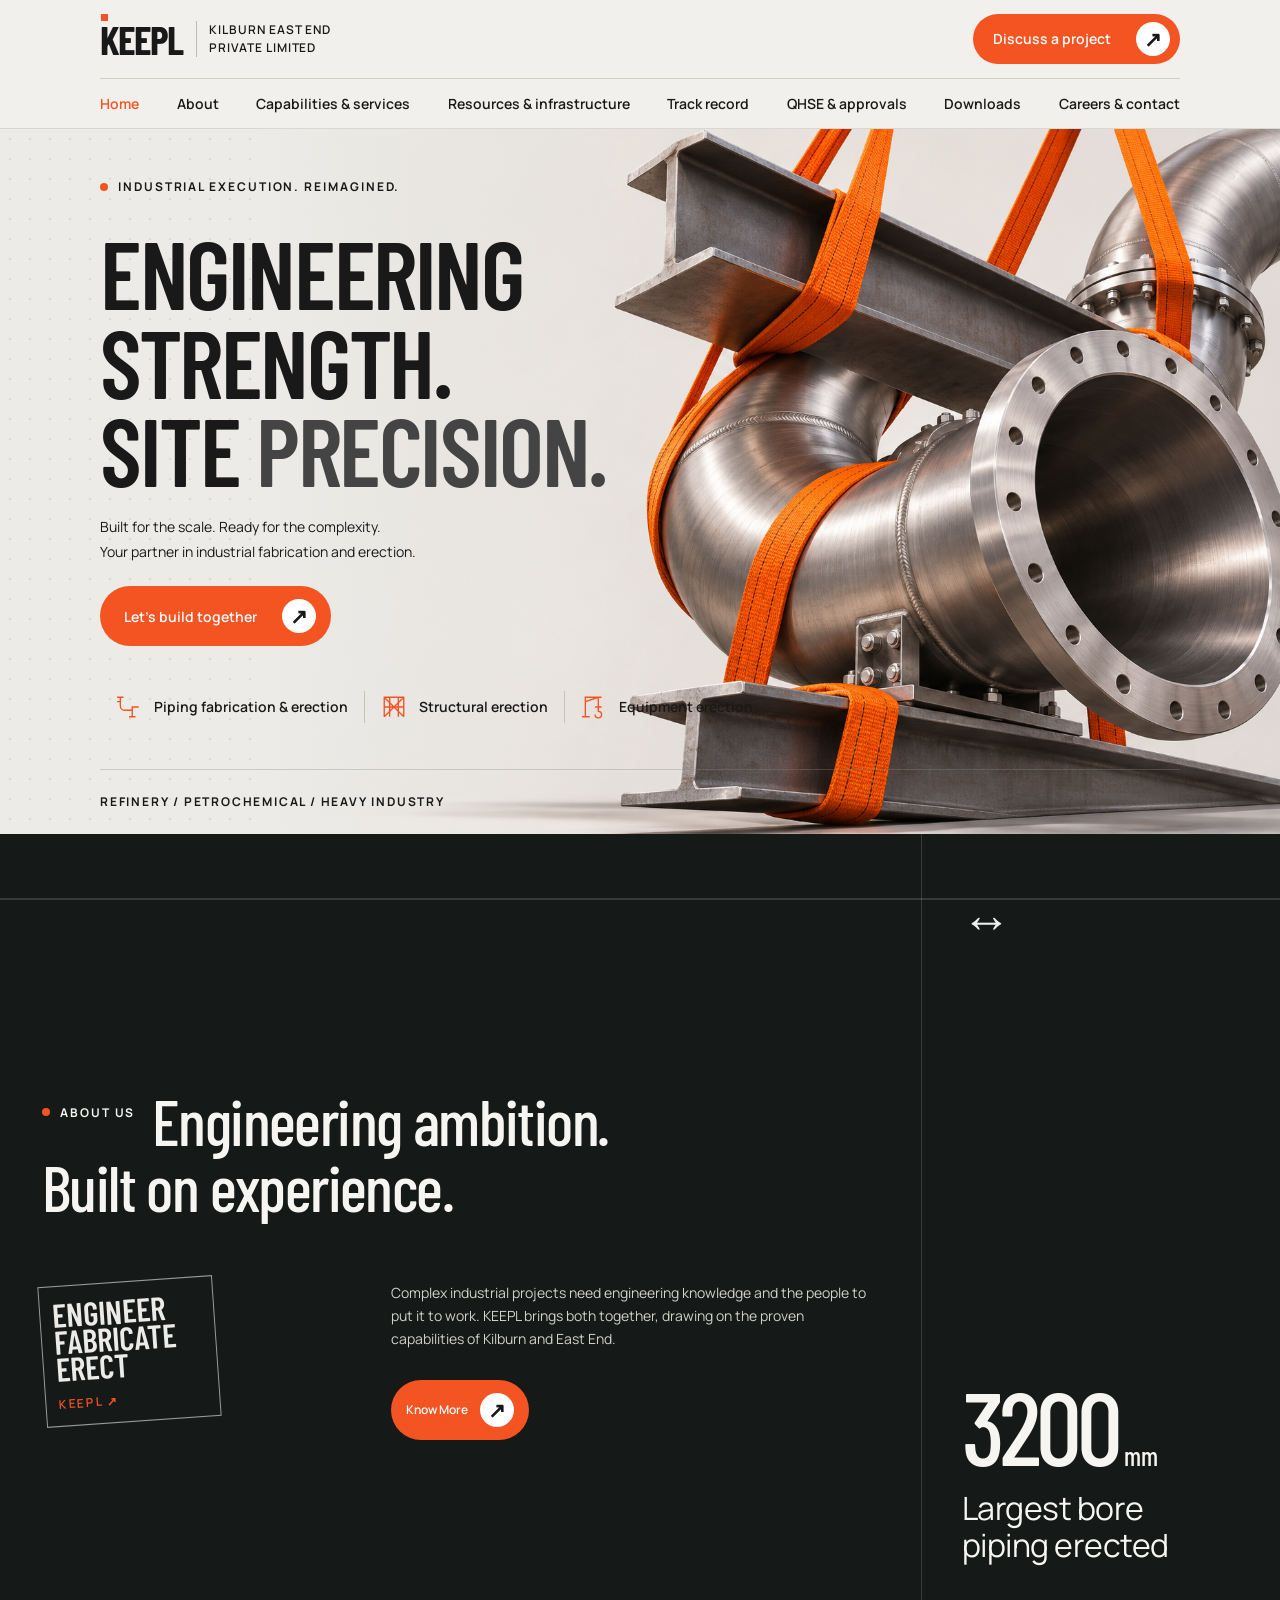
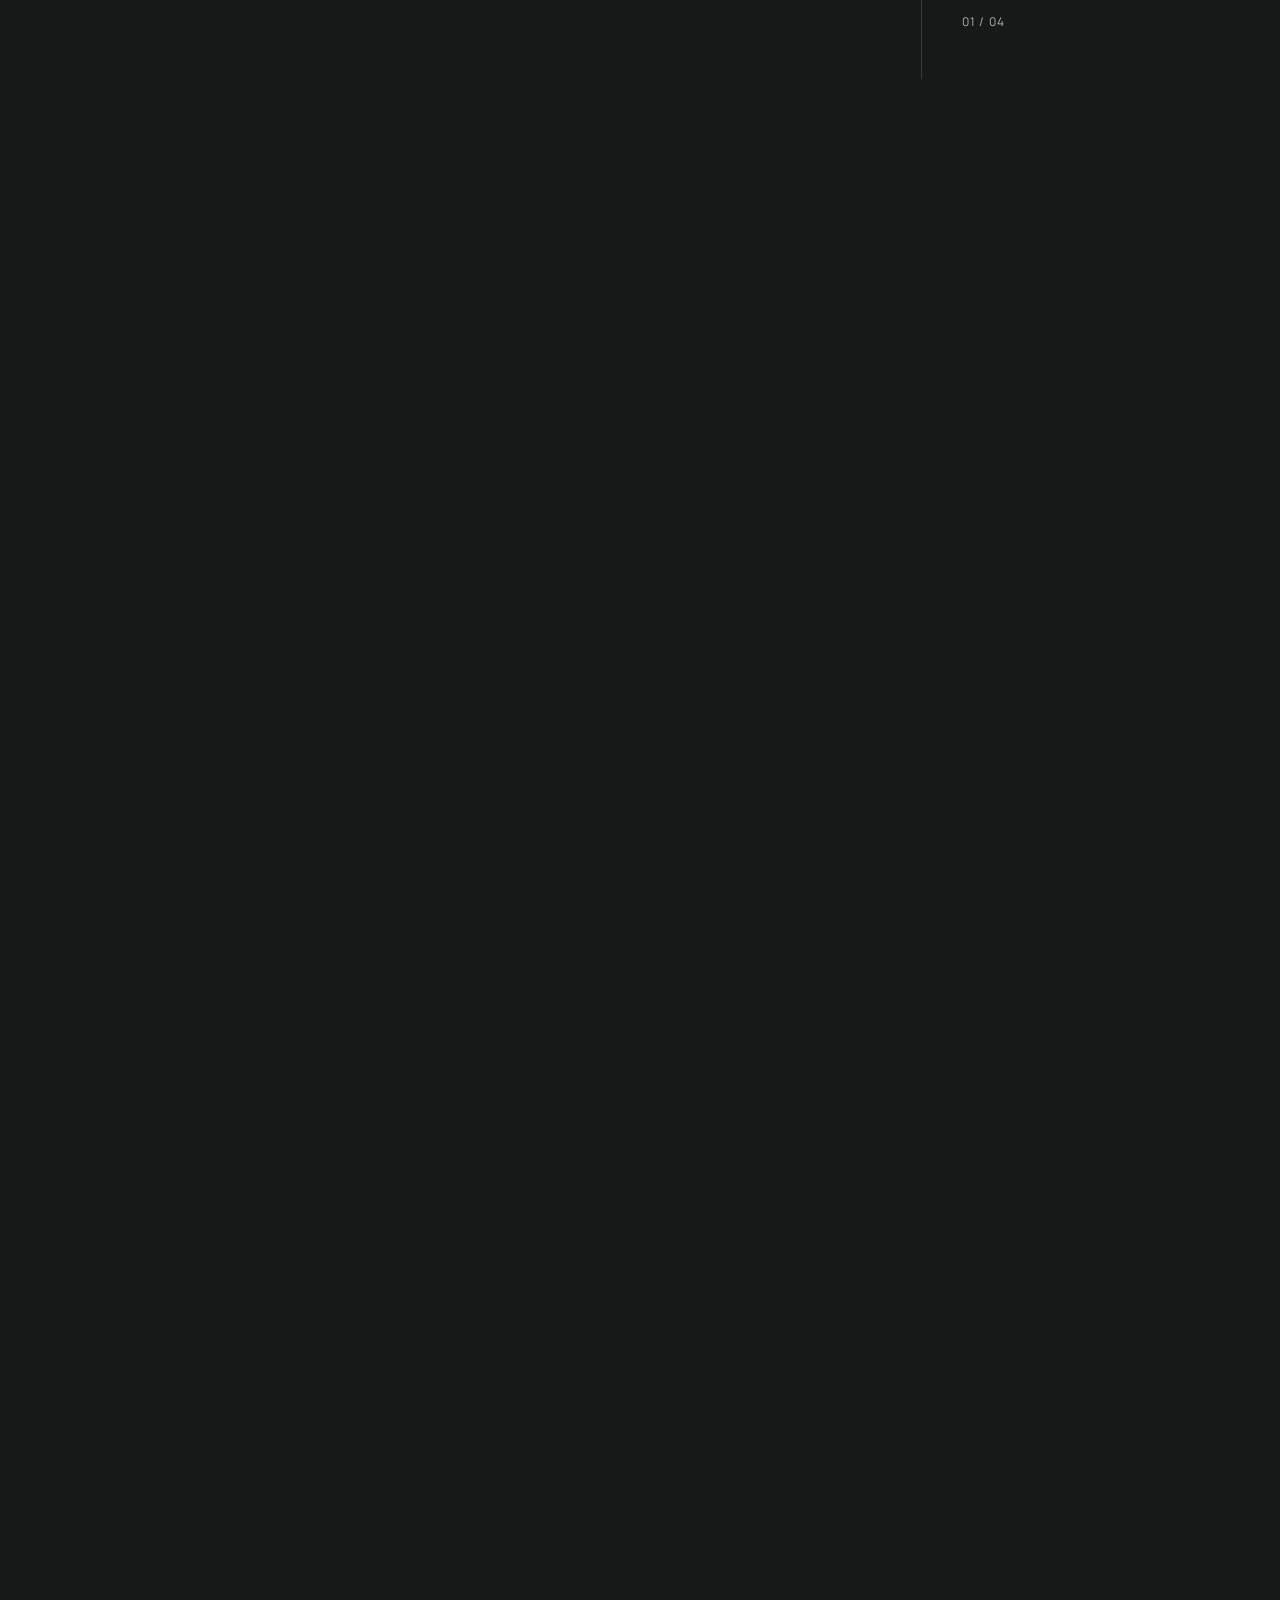
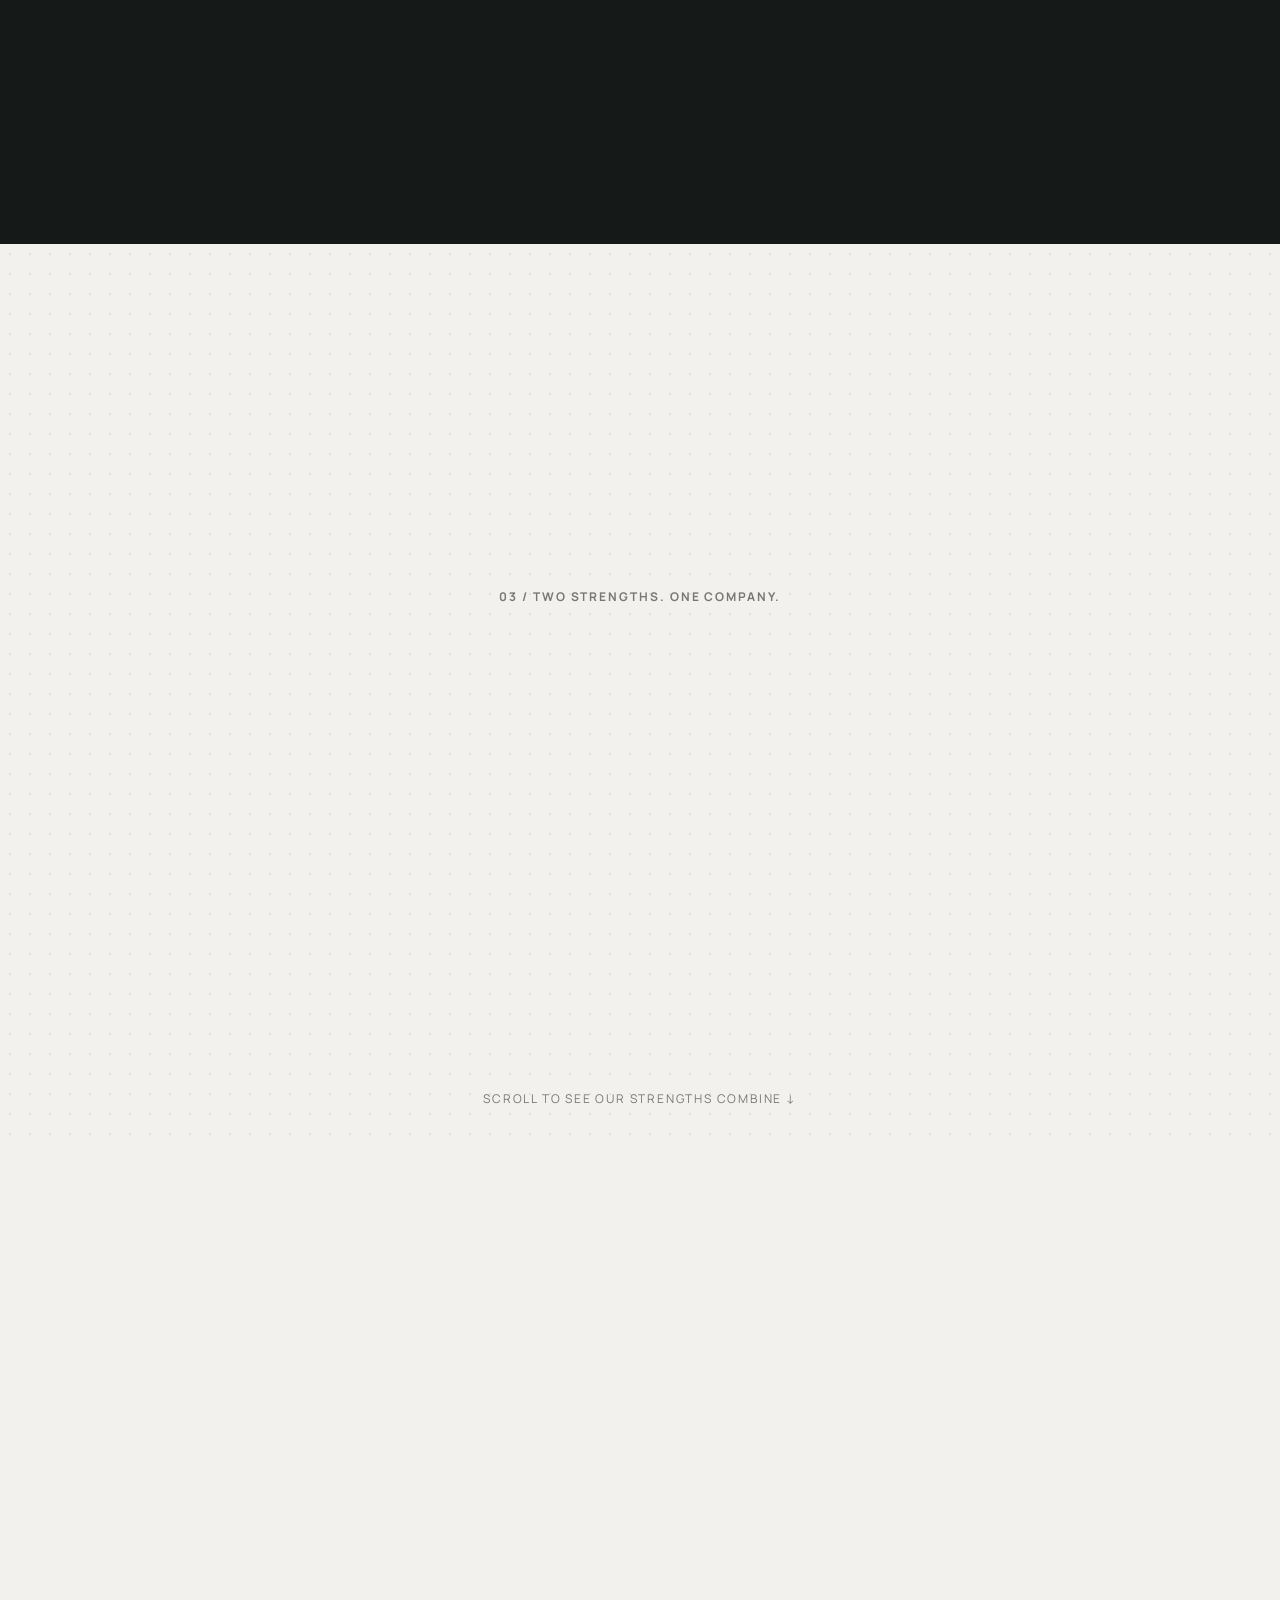
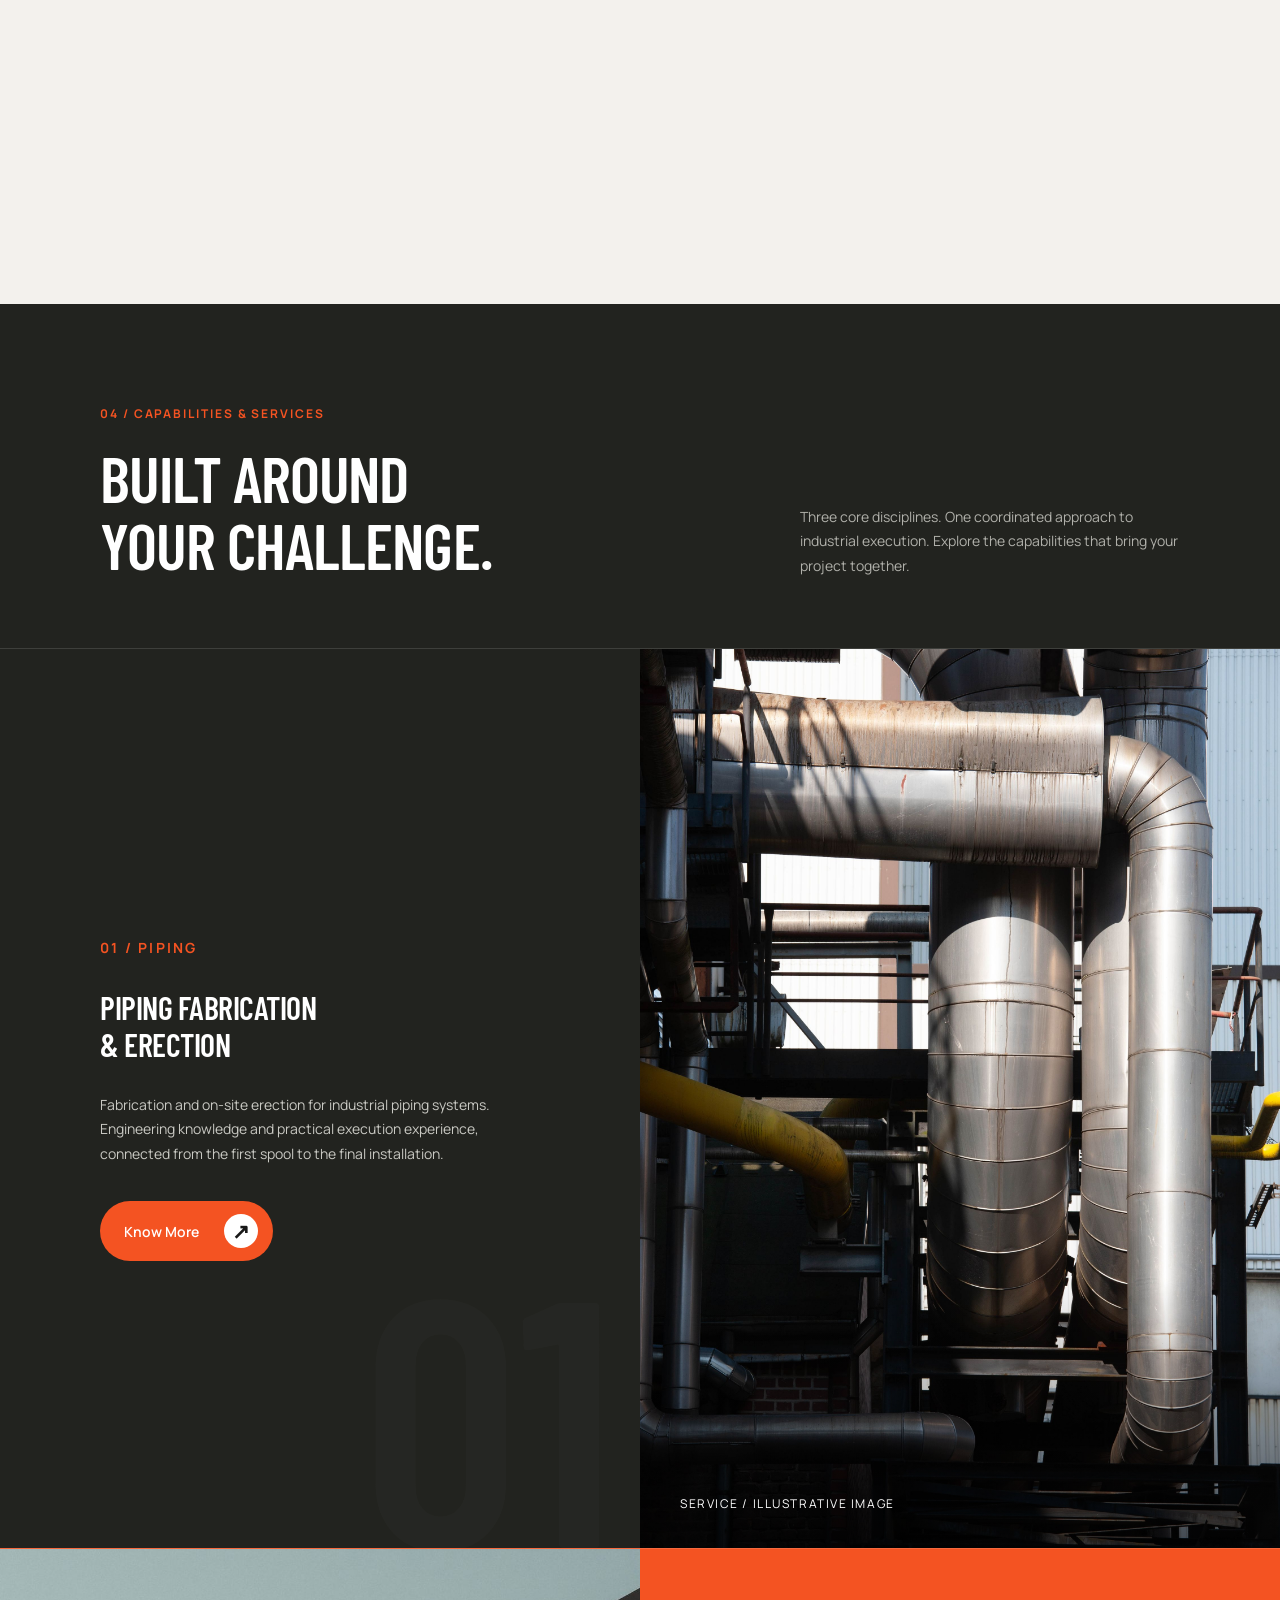
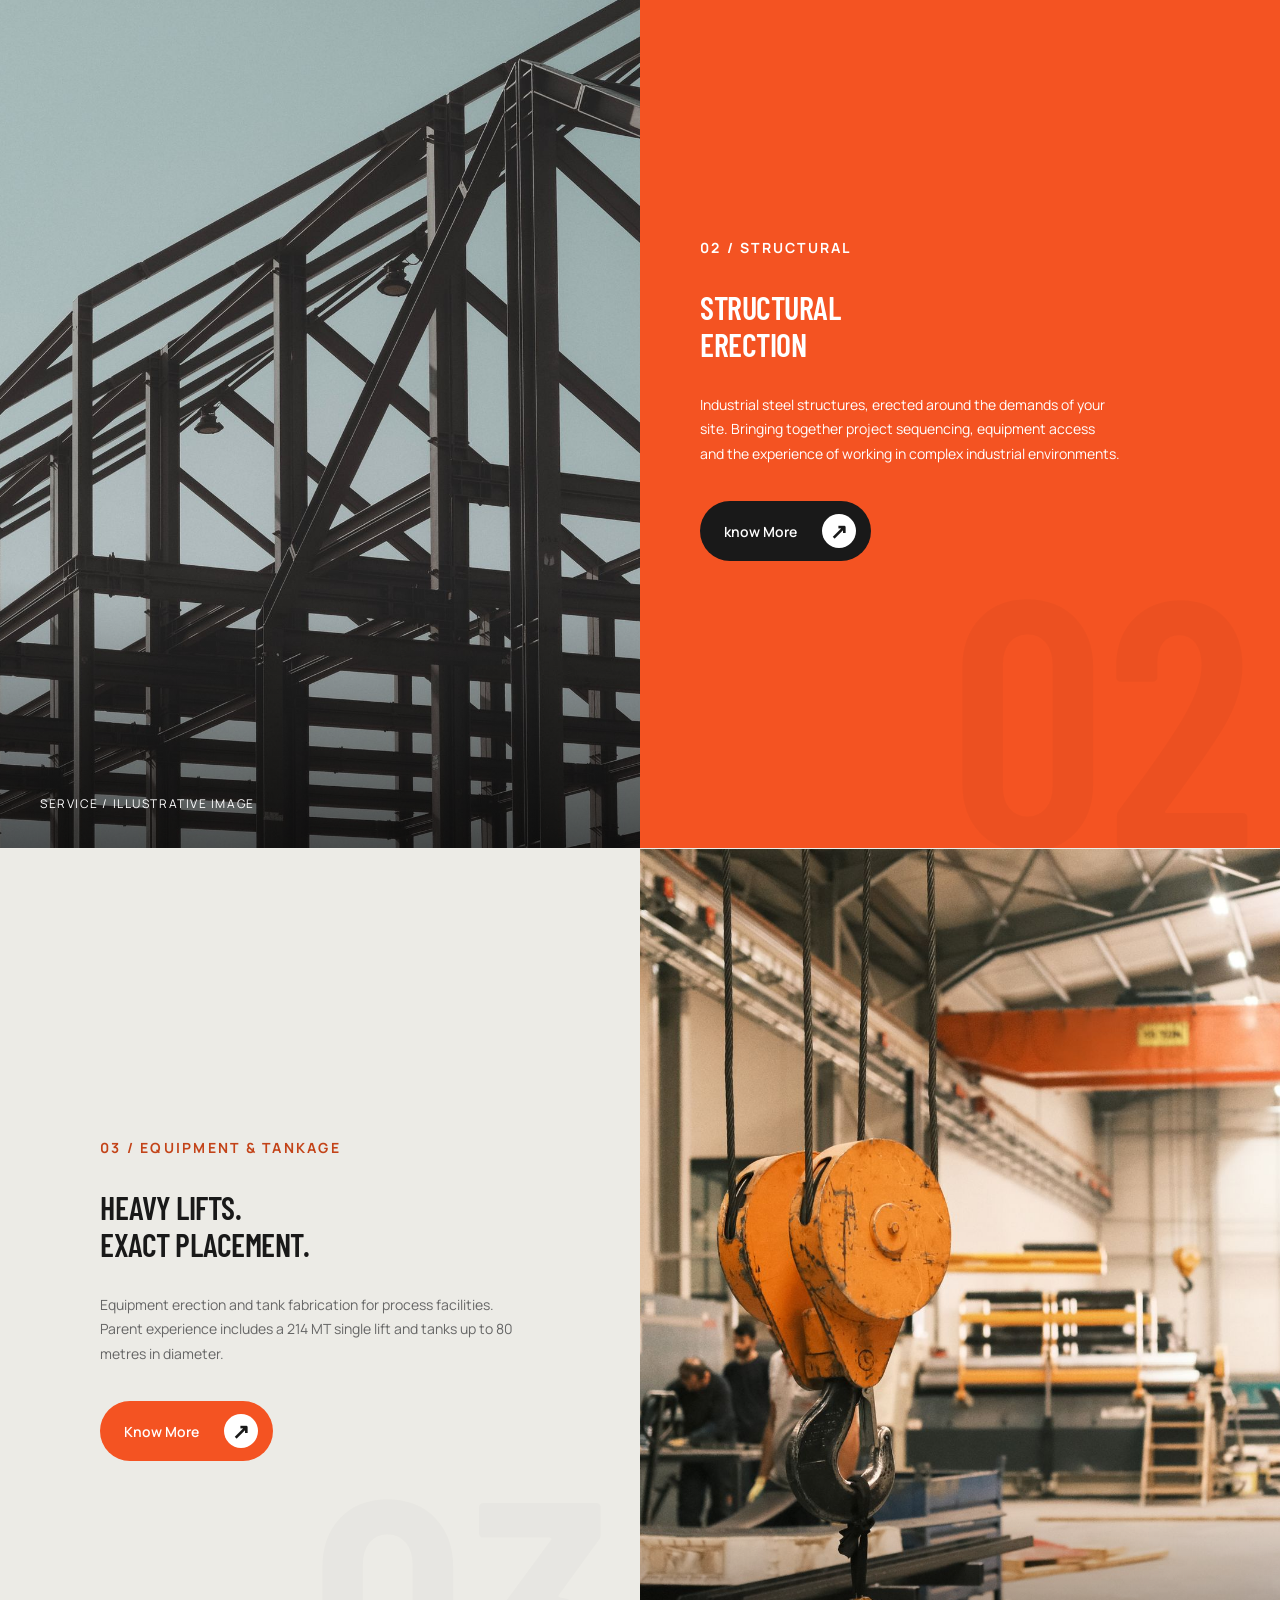
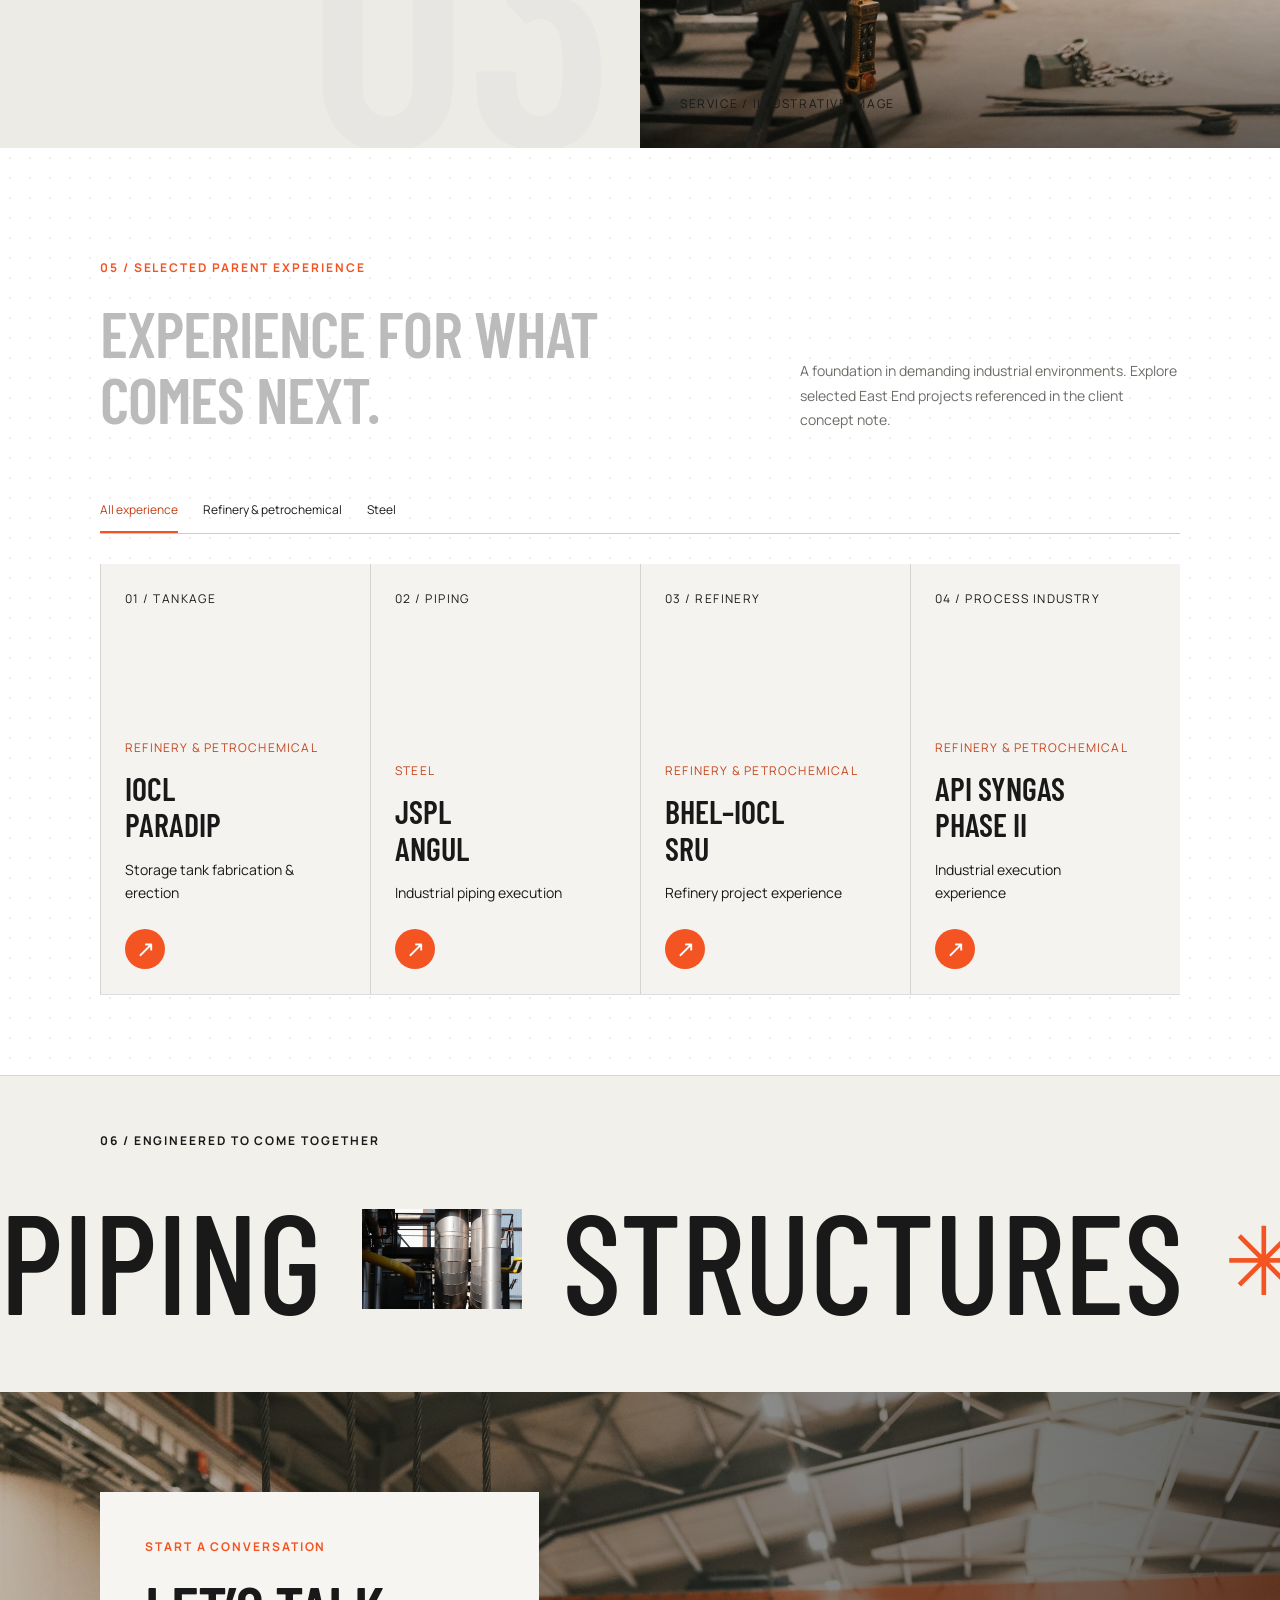
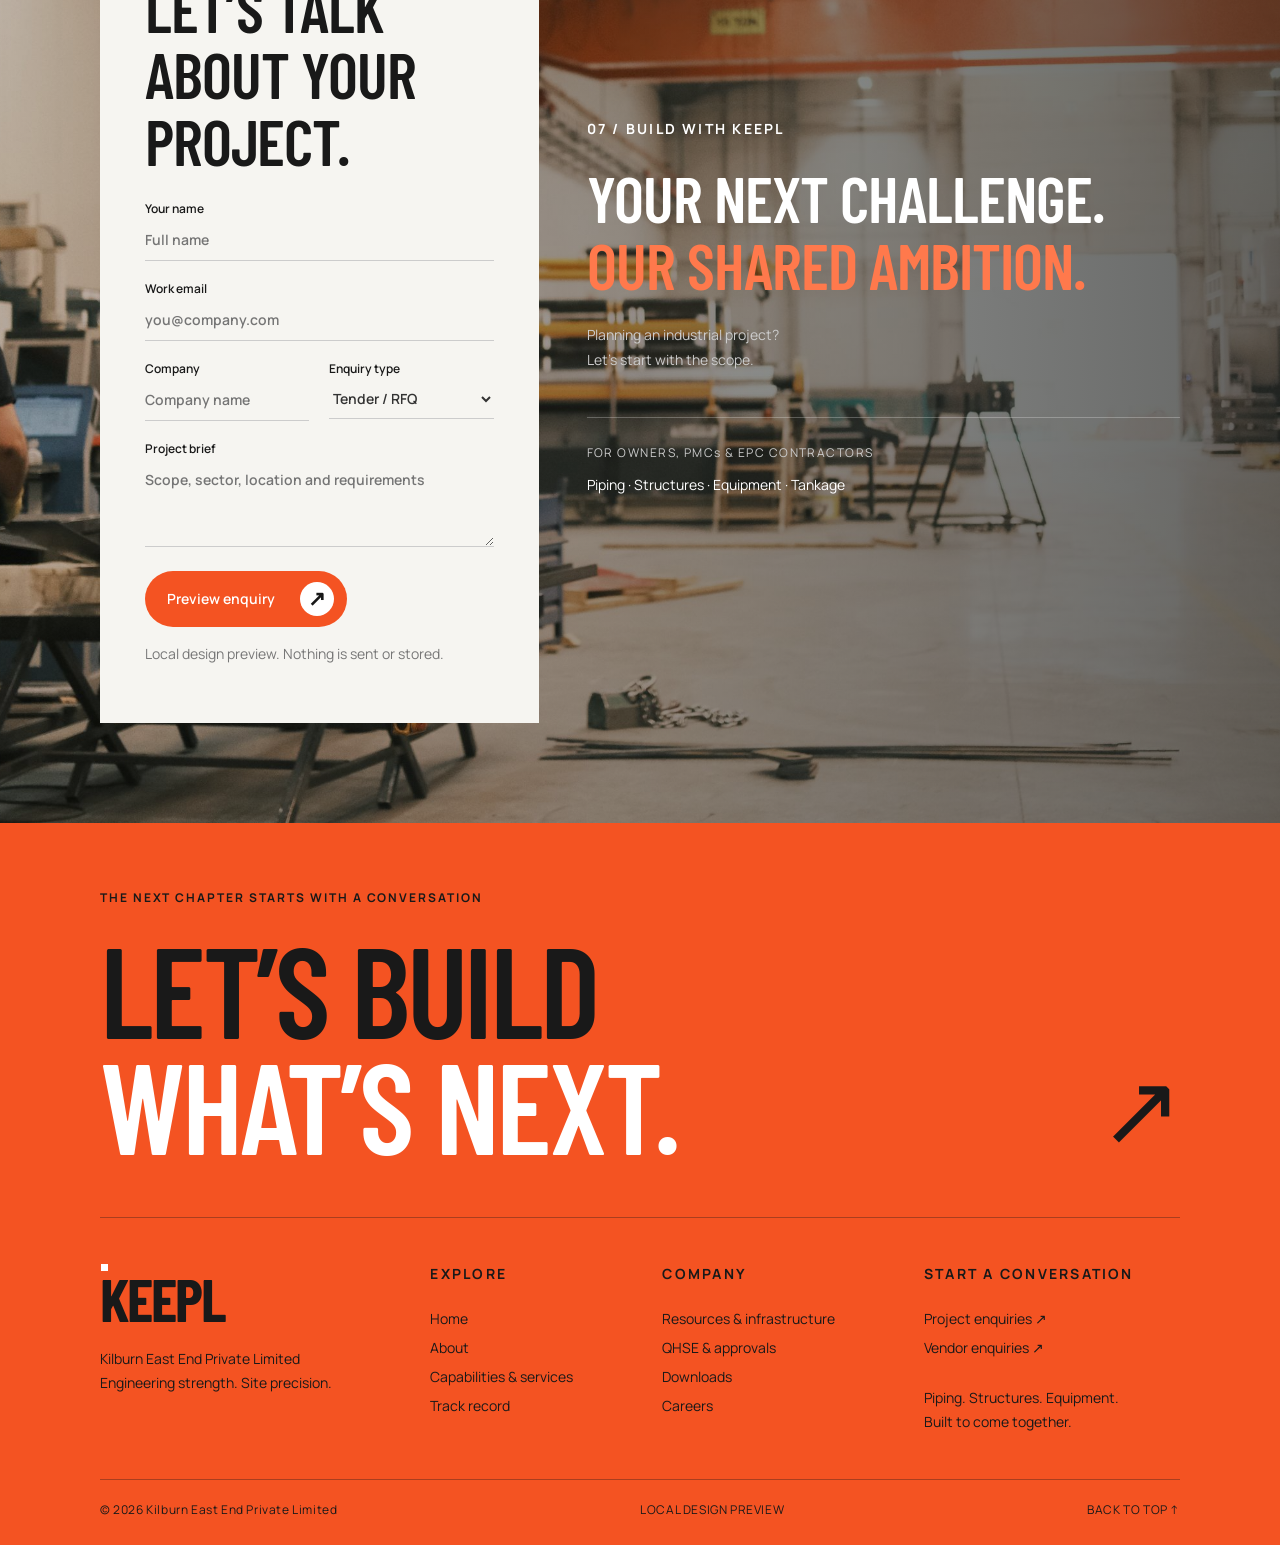
==== commit edb5a1fc: "Apply homepage content edits and remove orange form focus outline" ====
--- a/index.html
+++ b/index.html
@@ -9,7 +9,7 @@
     <title>KEEPL — Engineering strength. Site precision.</title>
     <link rel="stylesheet" href="assets/heading.css">
     <link rel="stylesheet" href="assets/body.css">
-    <link rel="stylesheet" href="styles.css?v=10">
+    <link rel="stylesheet" href="styles.css?v=11">
 </head>
 
 <body><a class="skip" href="#main">Skip to content</a>
@@ -73,8 +73,7 @@
                                 <p>Complex industrial projects need engineering knowledge and the people to put it to
                                     work. KEEPL brings both together, drawing on the proven capabilities of Kilburn and
                                     East End.</p><a class="button" href="#about">Know More
-                                    <span>↗</span></a><small>Figures reflect parent experience supplied in the client
-                                    concept note.</small>
+                                    <span>↗</span></a>
                             </div>
                         </div>
                     </article>
@@ -281,7 +280,7 @@
                 </form>
                 <div class="contact-copy">
                     <p class="eyebrow">07 / BUILD WITH KEEPL</p>
-                    <h2>YOUR NEXT<br>CHALLENGE.<br><em>OUR SHARED<br>AMBITION.</em></h2>
+                    <h2>YOUR NEXT CHALLENGE.<br><em>OUR SHARED AMBITION.</em></h2>
                     <p>Planning an industrial project?<br>Let’s start with the scope.</p>
                     <div><span>FOR OWNERS, PMCs & EPC CONTRACTORS</span>
                         <p>Piping · Structures · Equipment · Tankage</p>
--- a/styles.css
+++ b/styles.css
@@ -4056,3 +4056,12 @@
  .service-copy>p:not(.eyebrow) { line-height:1.5; }
  .service-copy { padding-top:24px; padding-bottom:24px; }
 }
+
+/* Form focus uses a quiet underline instead of the global orange outline. */
+#enquiry input:focus, #enquiry select:focus, #enquiry textarea:focus,
+#enquiry button:focus { outline:none; box-shadow:none; border-color:#777; }
+#enquiry button:focus-visible { outline:2px solid #777; outline-offset:4px; }
+/* Give the two-line contact statement enough room beside the form. */
+@media(min-width:1101px) {
+ .contact-layout { grid-template-columns:.85fr 1.15fr; gap:48px; }
+}
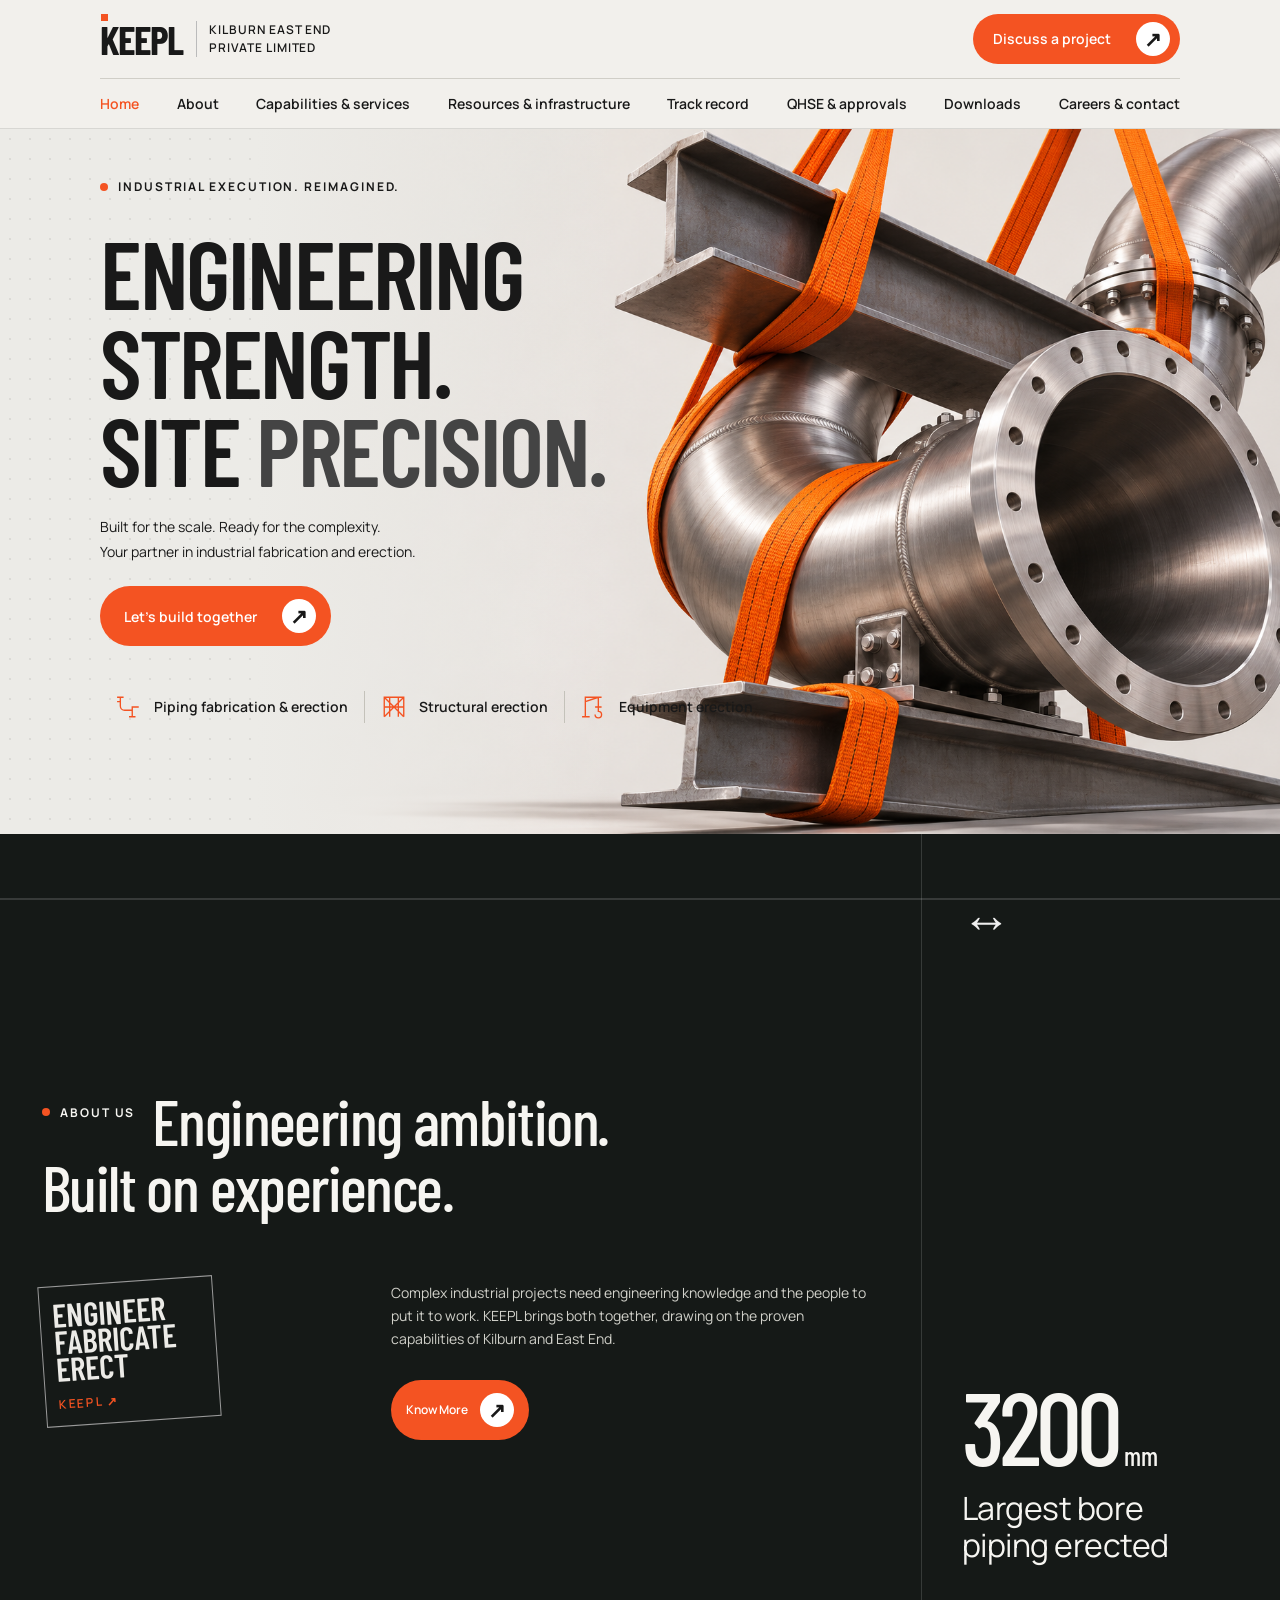
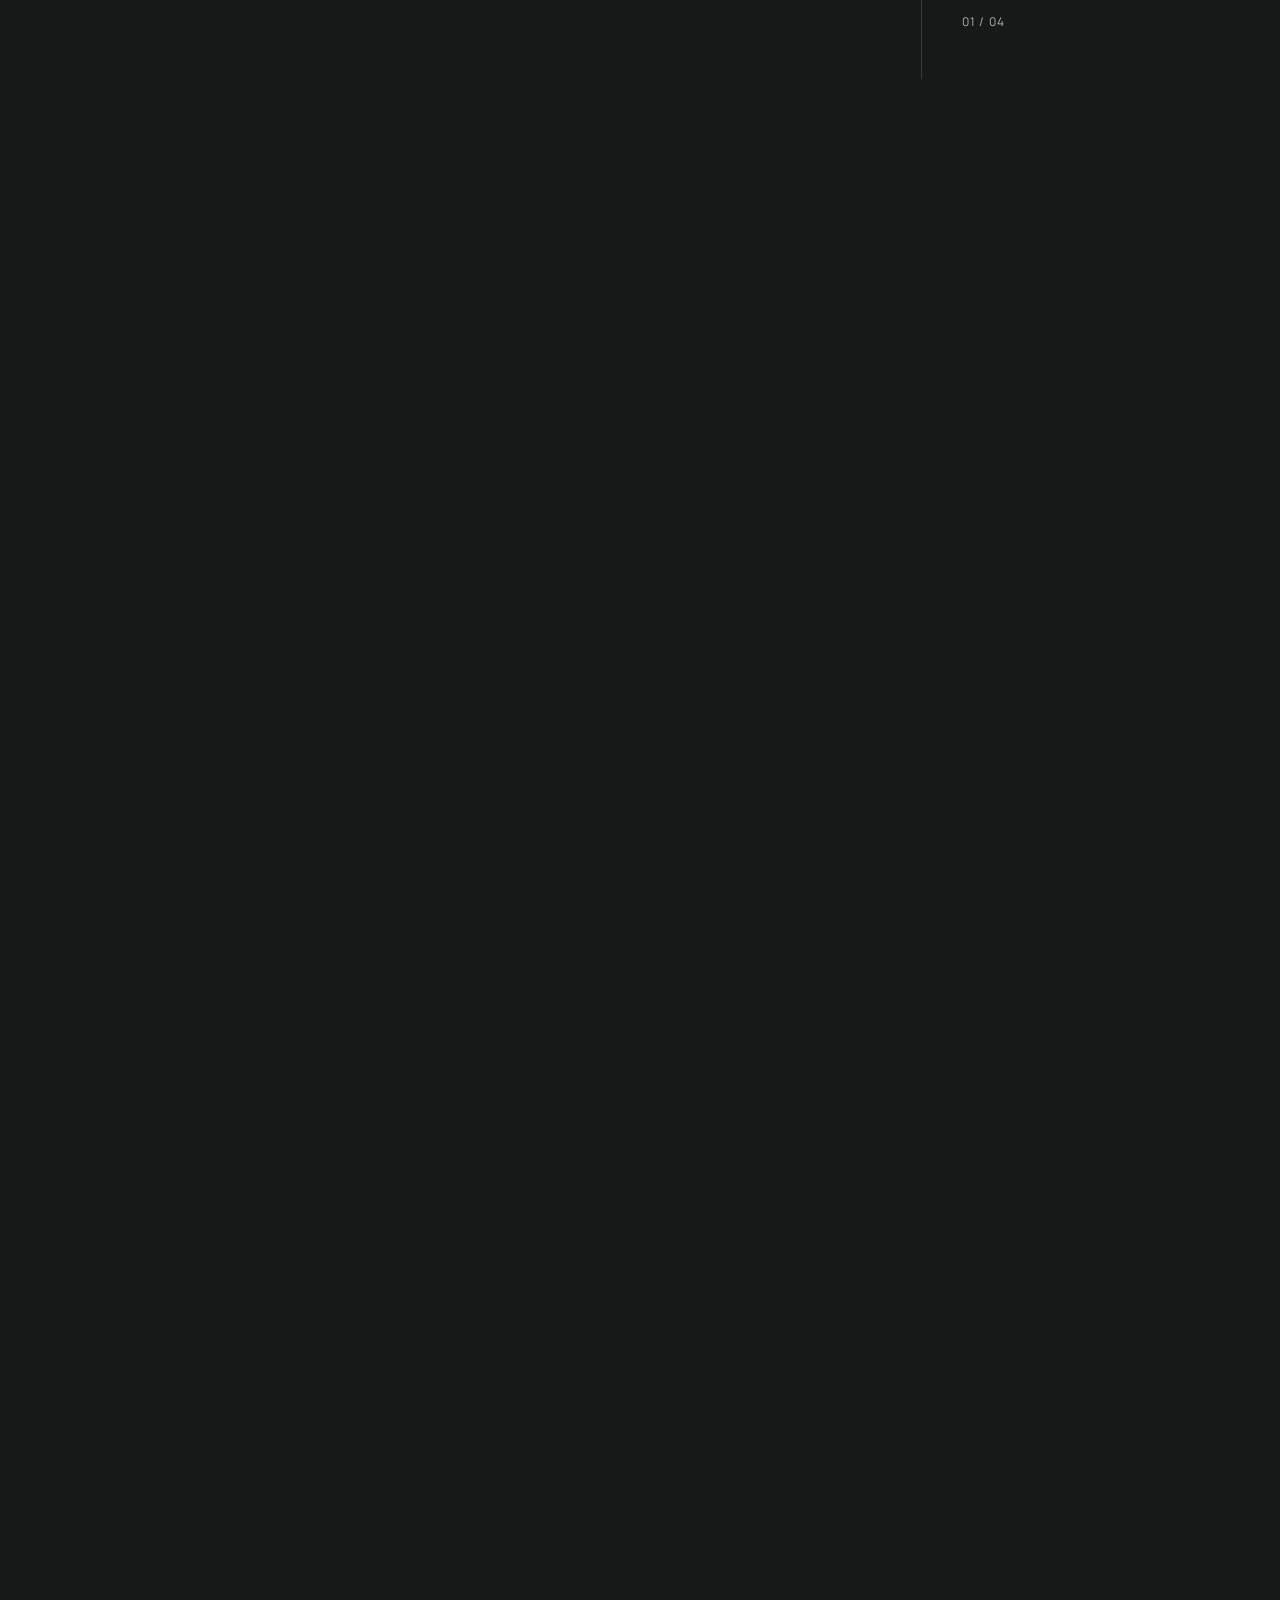
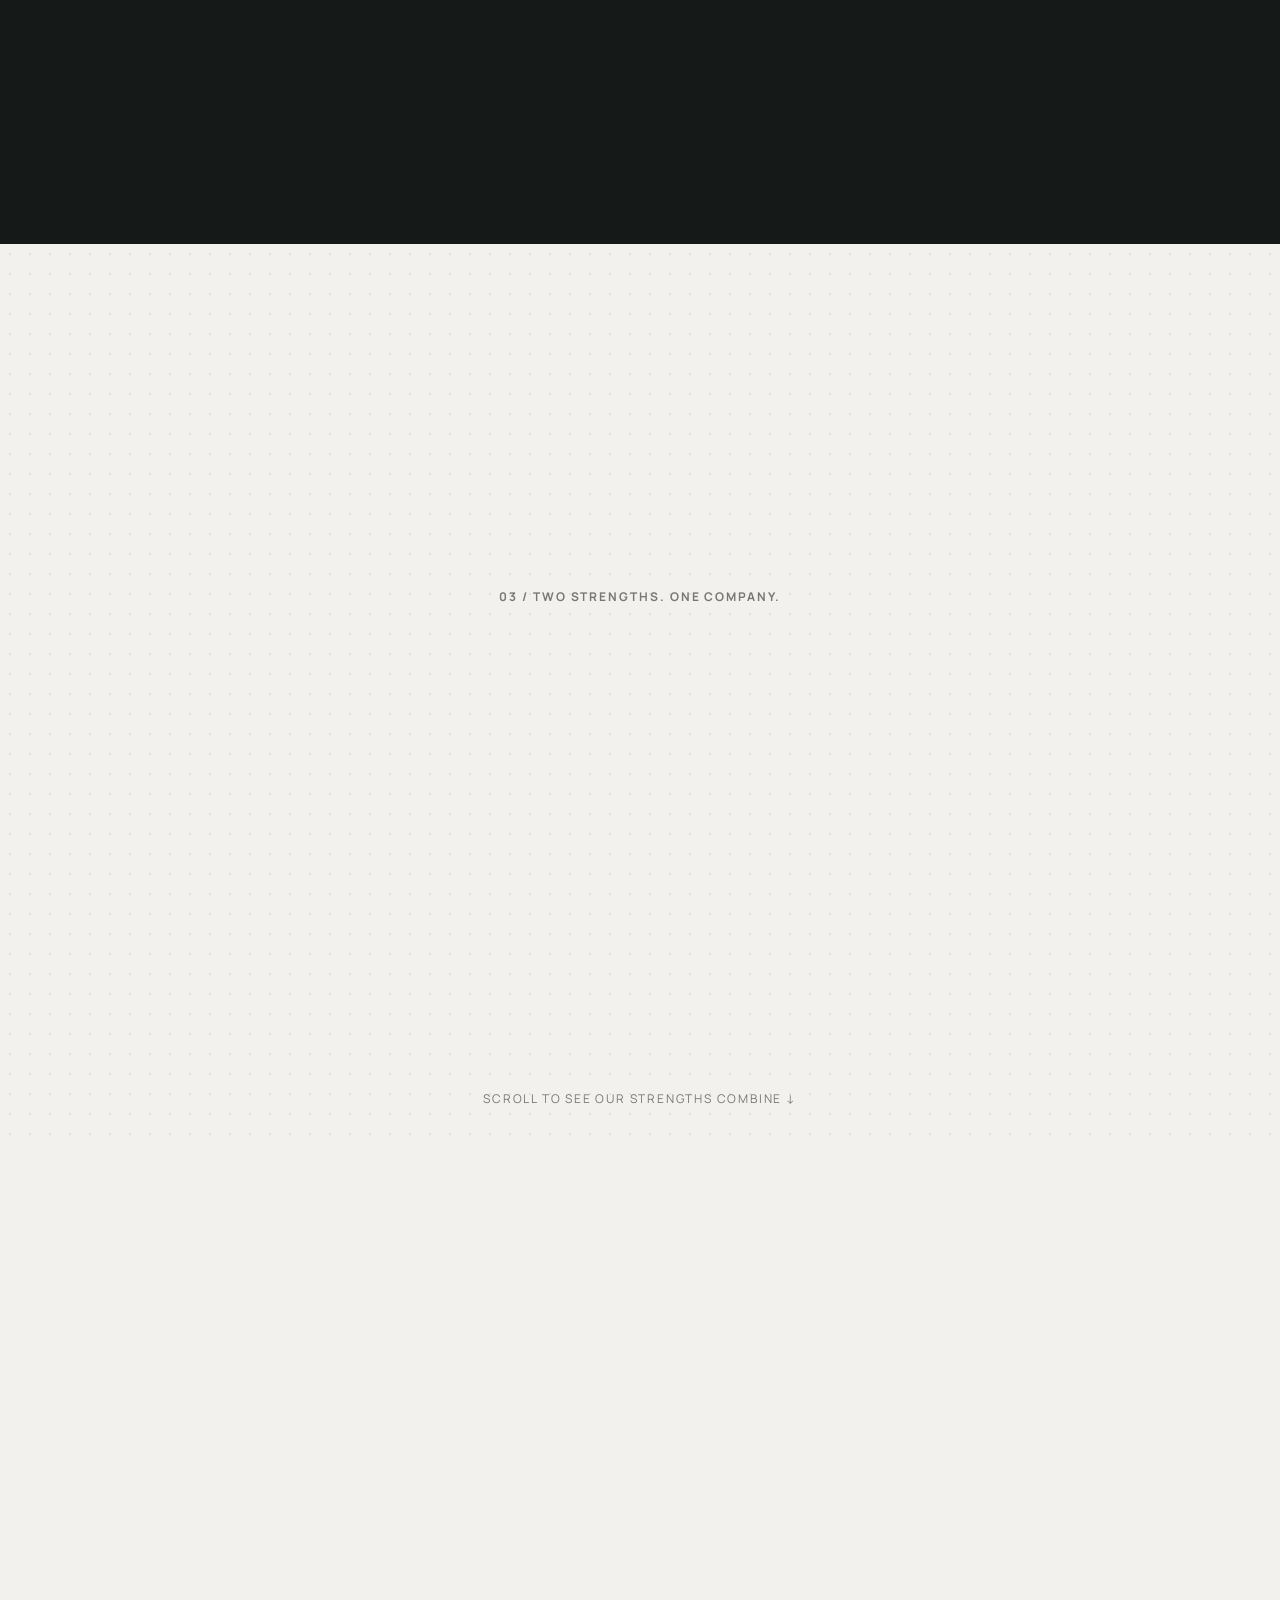
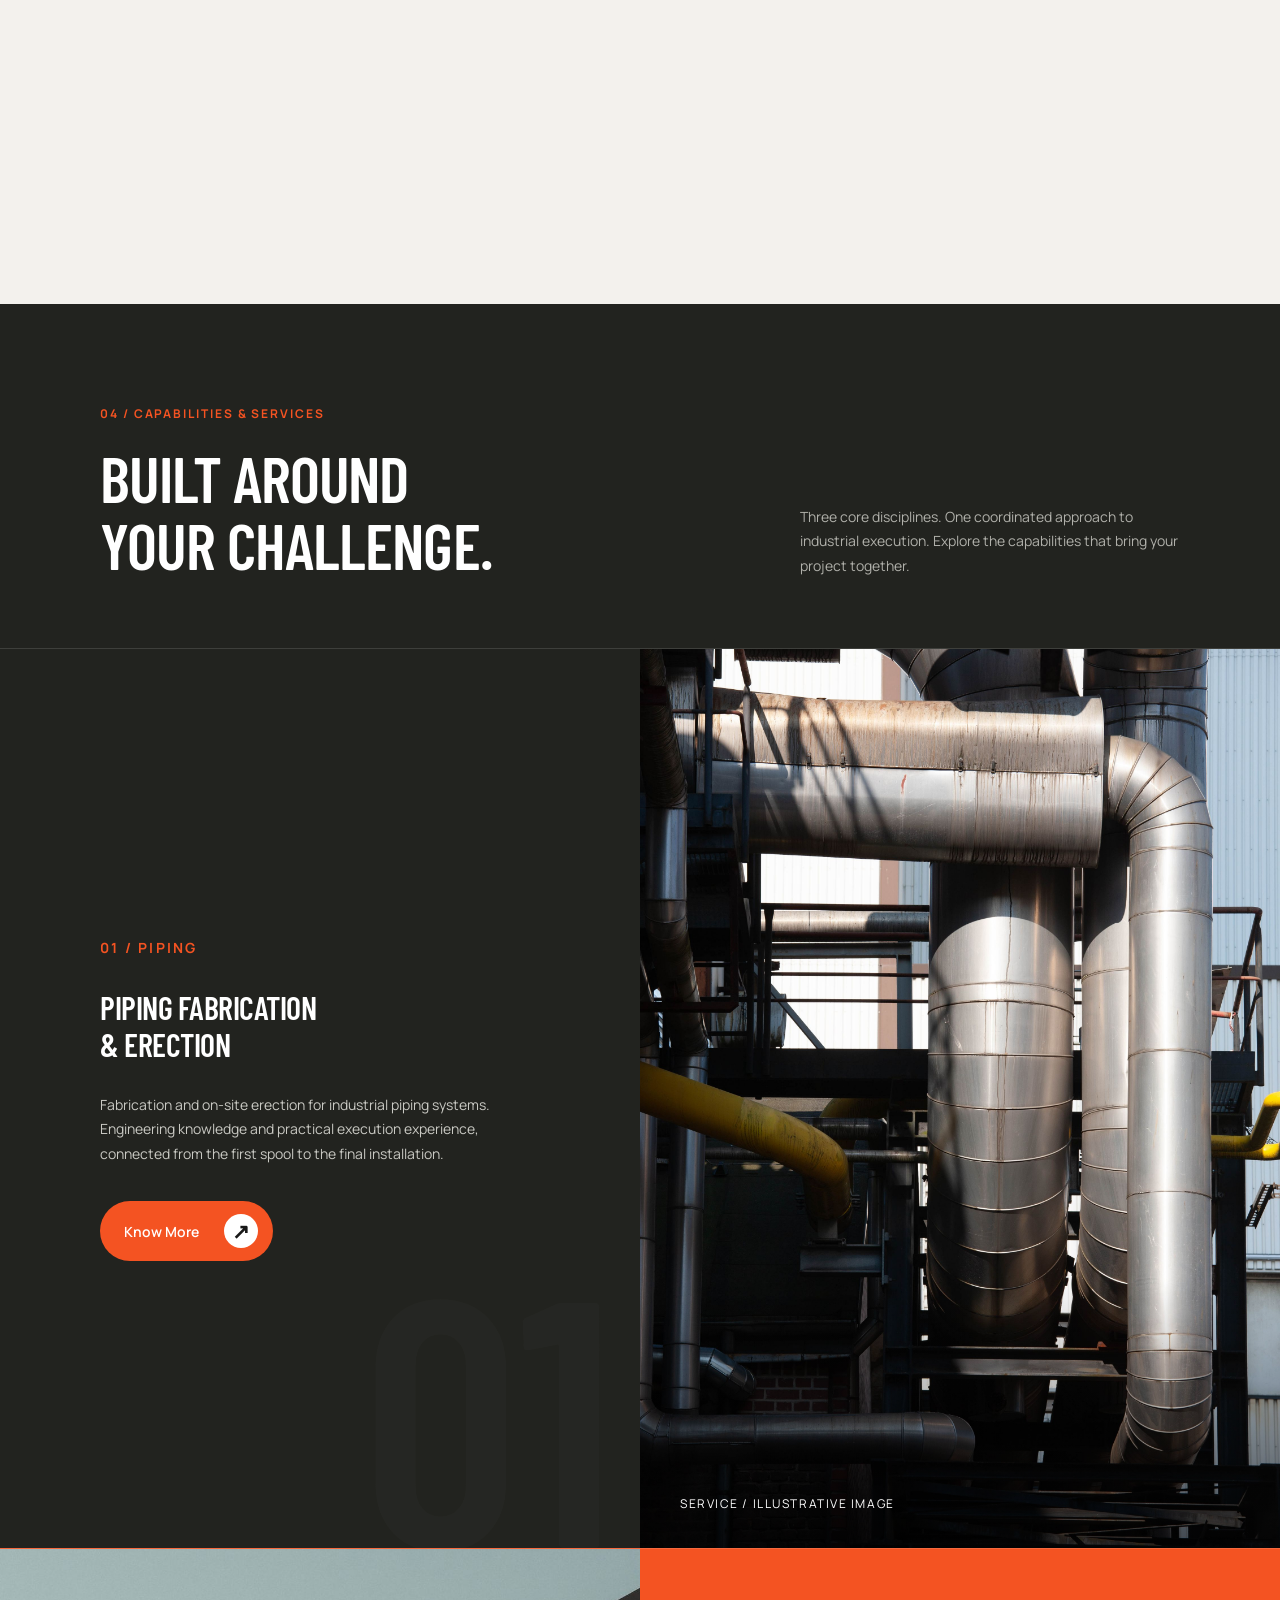
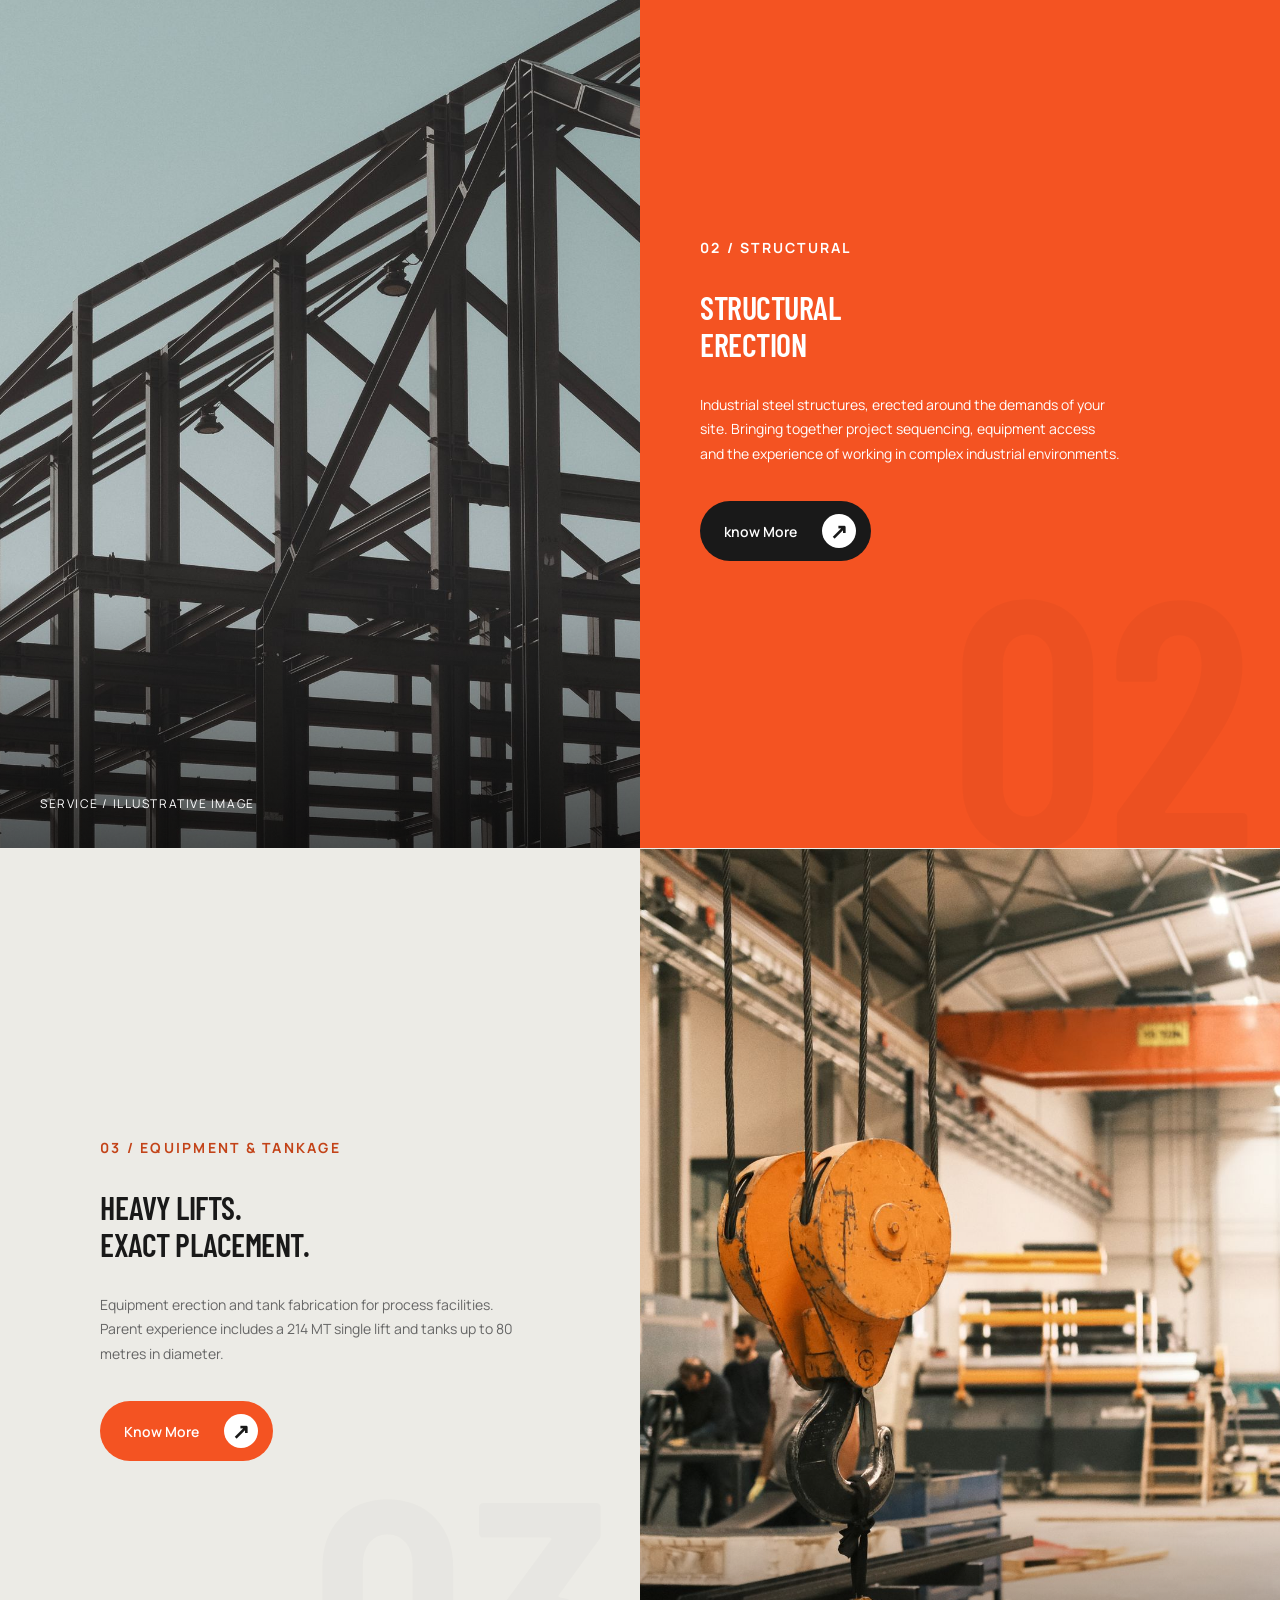
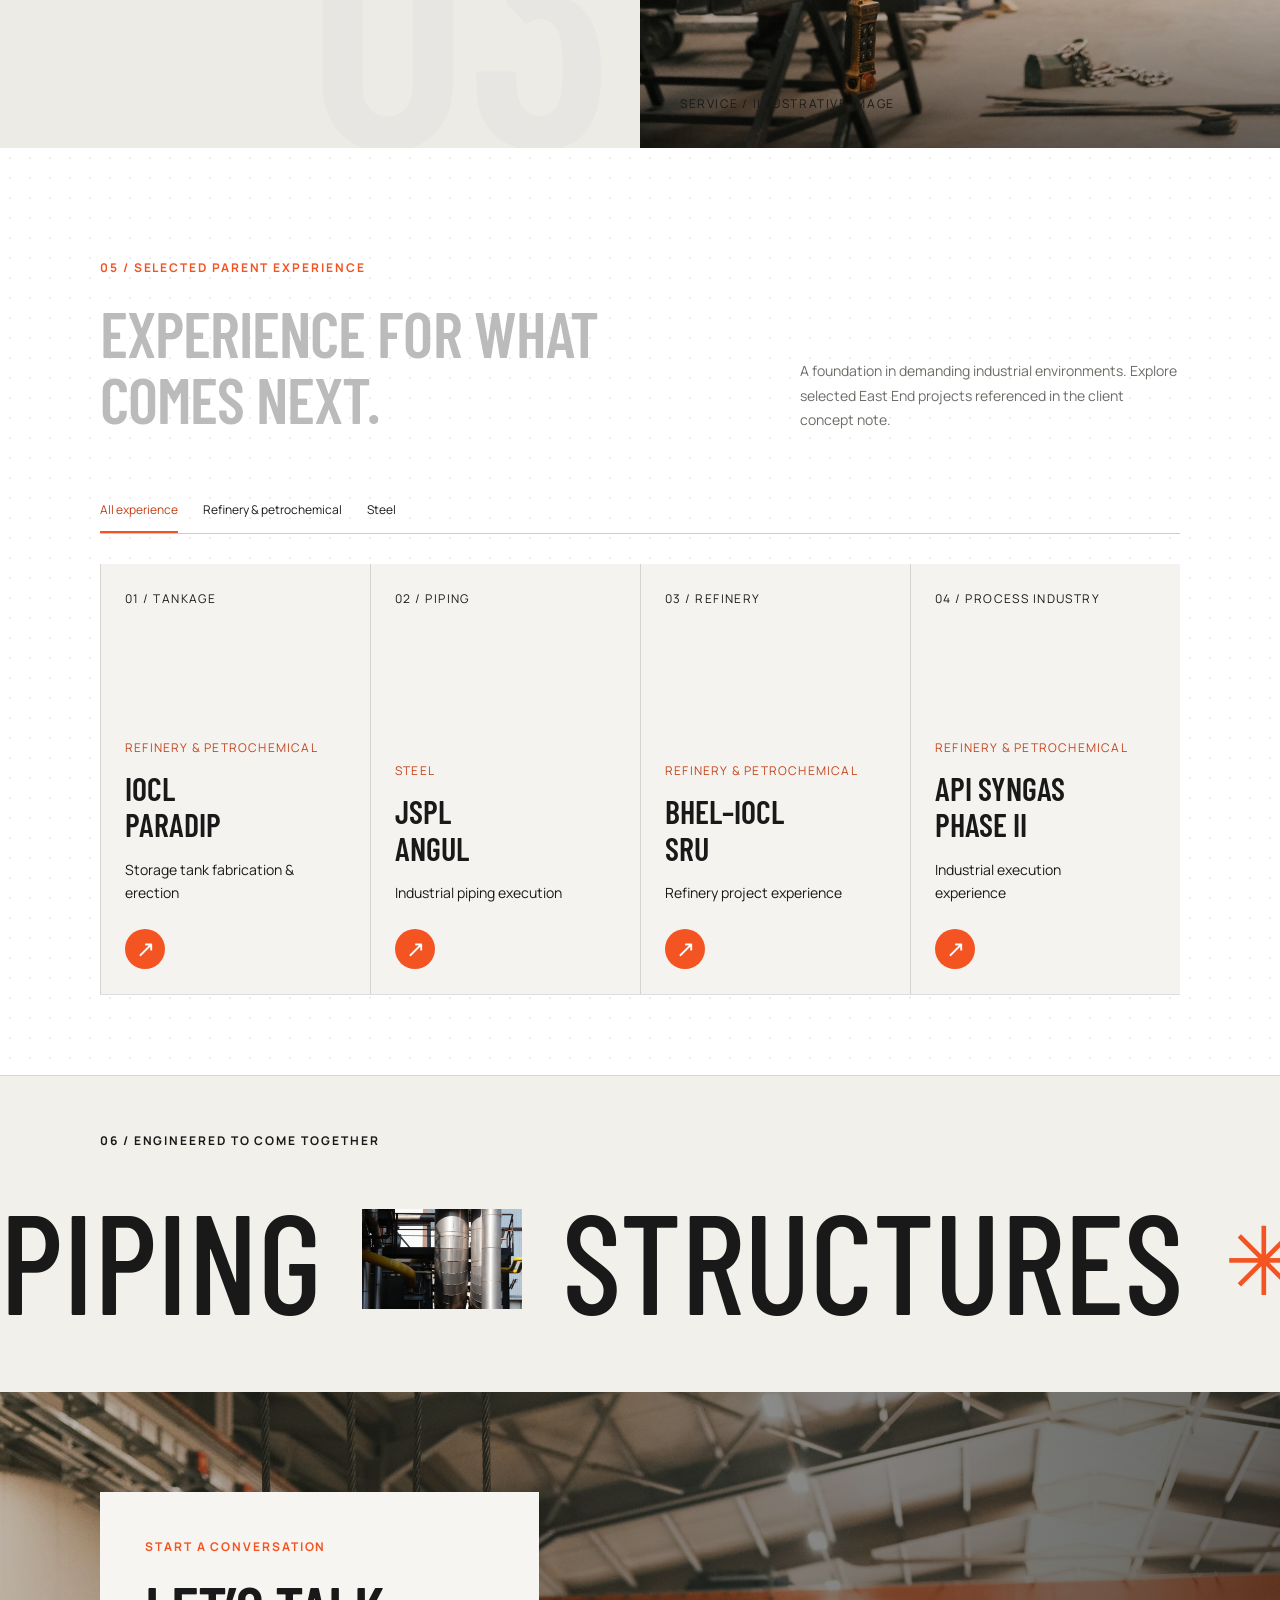
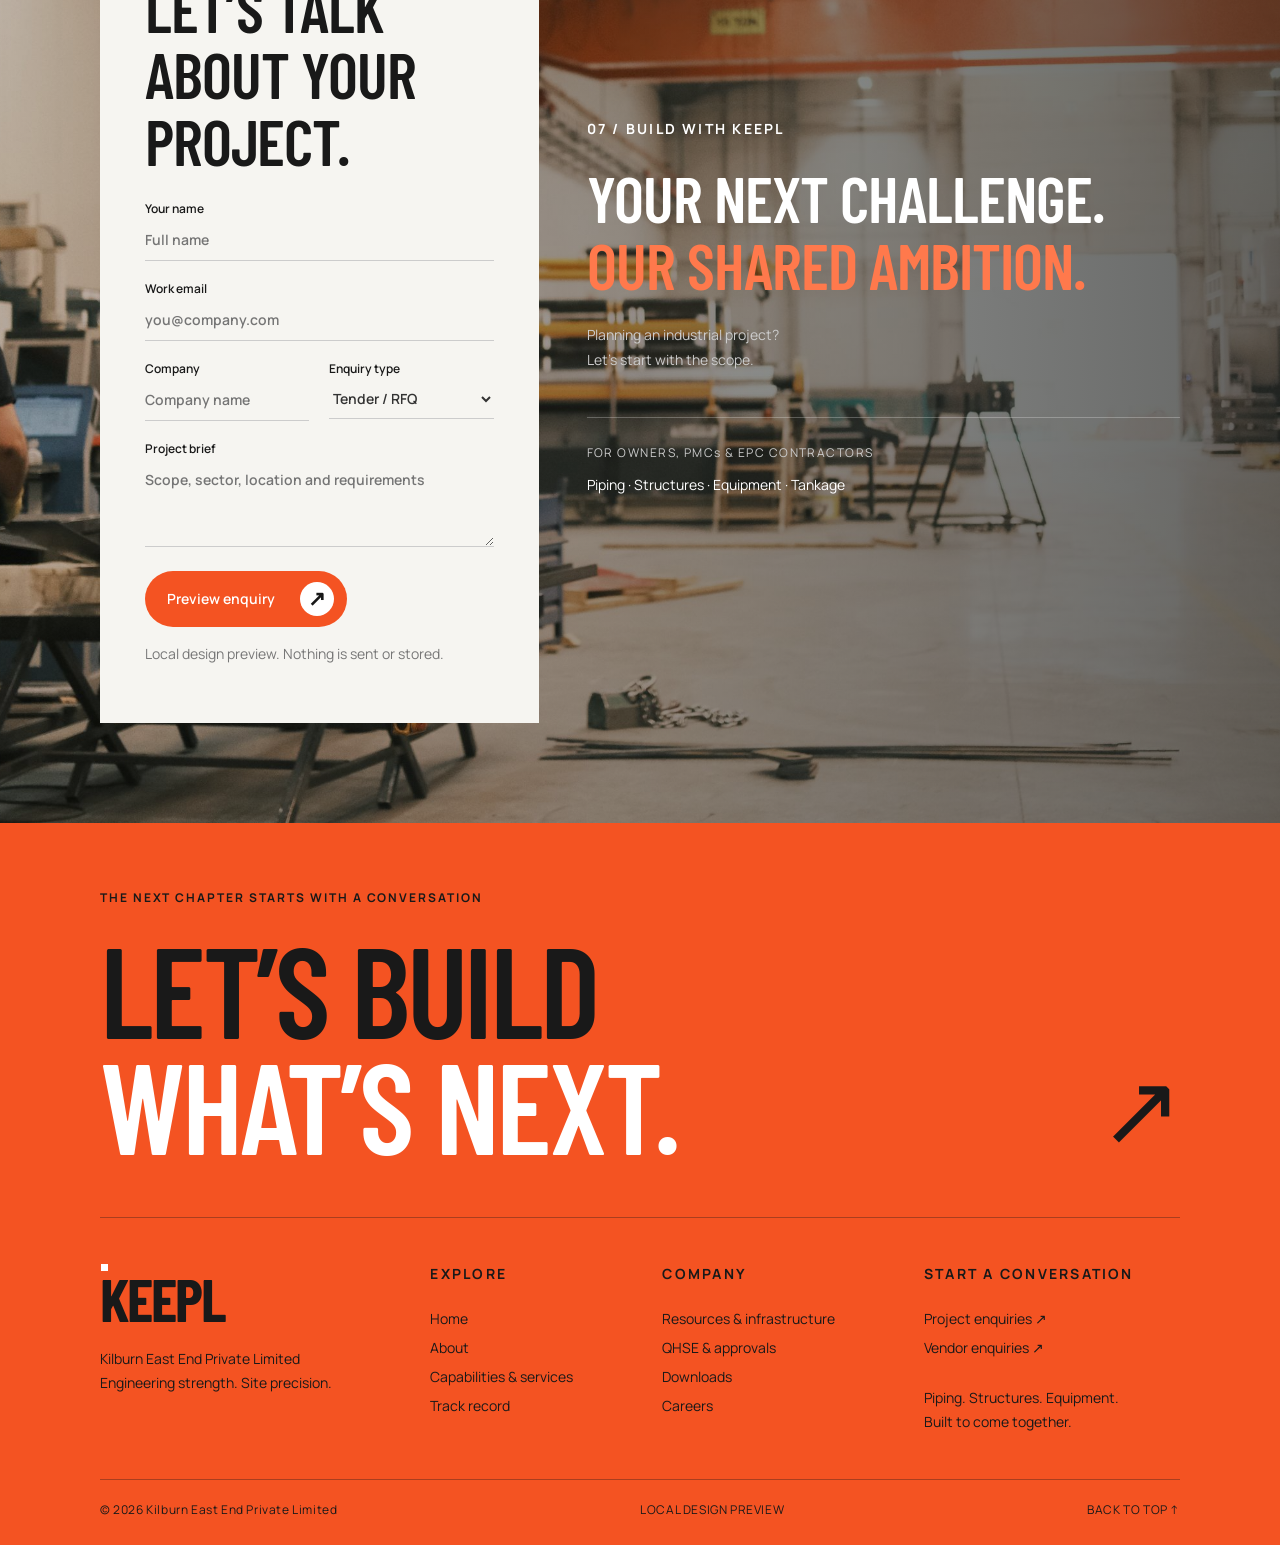
==== commit 004ecf64: "removed text from hero" ====
--- a/index.html
+++ b/index.html
@@ -9,7 +9,7 @@
     <title>KEEPL — Engineering strength. Site precision.</title>
     <link rel="stylesheet" href="assets/heading.css">
     <link rel="stylesheet" href="assets/body.css">
-    <link rel="stylesheet" href="styles.css?v=11">
+    <link rel="stylesheet" href="styles.css?v=12">
 </head>
 
 <body><a class="skip" href="#main">Skip to content</a>
@@ -56,7 +56,7 @@
                         </svg><span>Equipment erection</span><b>↗</b></a></div><a class="hero-scroll"
                 <a href="#credentials"></span></a> 
             </div>
-            <div class="hero-bottom wrap"><span>REFINERY / PETROCHEMICAL / HEAVY INDUSTRY</span> </i></span></div>
+            
         </section>
         <section class="credentials" id="credentials">
             <div class="stats-pin">
@@ -121,7 +121,7 @@
                     <article class="orb orb-two">
                         <div class="orb-content"><strong class="share">40<span>%</span></strong><img
                                 class="eastend-clean" src="assets/eastend-transparent.png" alt="East End Technologies">
-                            <h4>East End Technologies</h4>
+                            <h4>East End<span class="parent-name-line"> Technologies</span></h4>
                             <p>On-site execution.<br>Experienced teams.<br>Industrial project delivery.</p>
                         </div>
                     </article><svg class="parent-overlap" viewBox="0 0 200 100" aria-hidden="true">
--- a/styles.css
+++ b/styles.css
@@ -4065,3 +4065,9 @@
 @media(min-width:1101px) {
  .contact-layout { grid-template-columns:.85fr 1.15fr; gap:48px; }
 }
+
+/* Keep the parent name clear of the orange intersection on narrow screens. */
+@media(max-width:700px) {
+ .orb-two h4 { max-width:70%; flex-shrink:0; }
+ .orb-two h4 .parent-name-line { display:block; }
+}
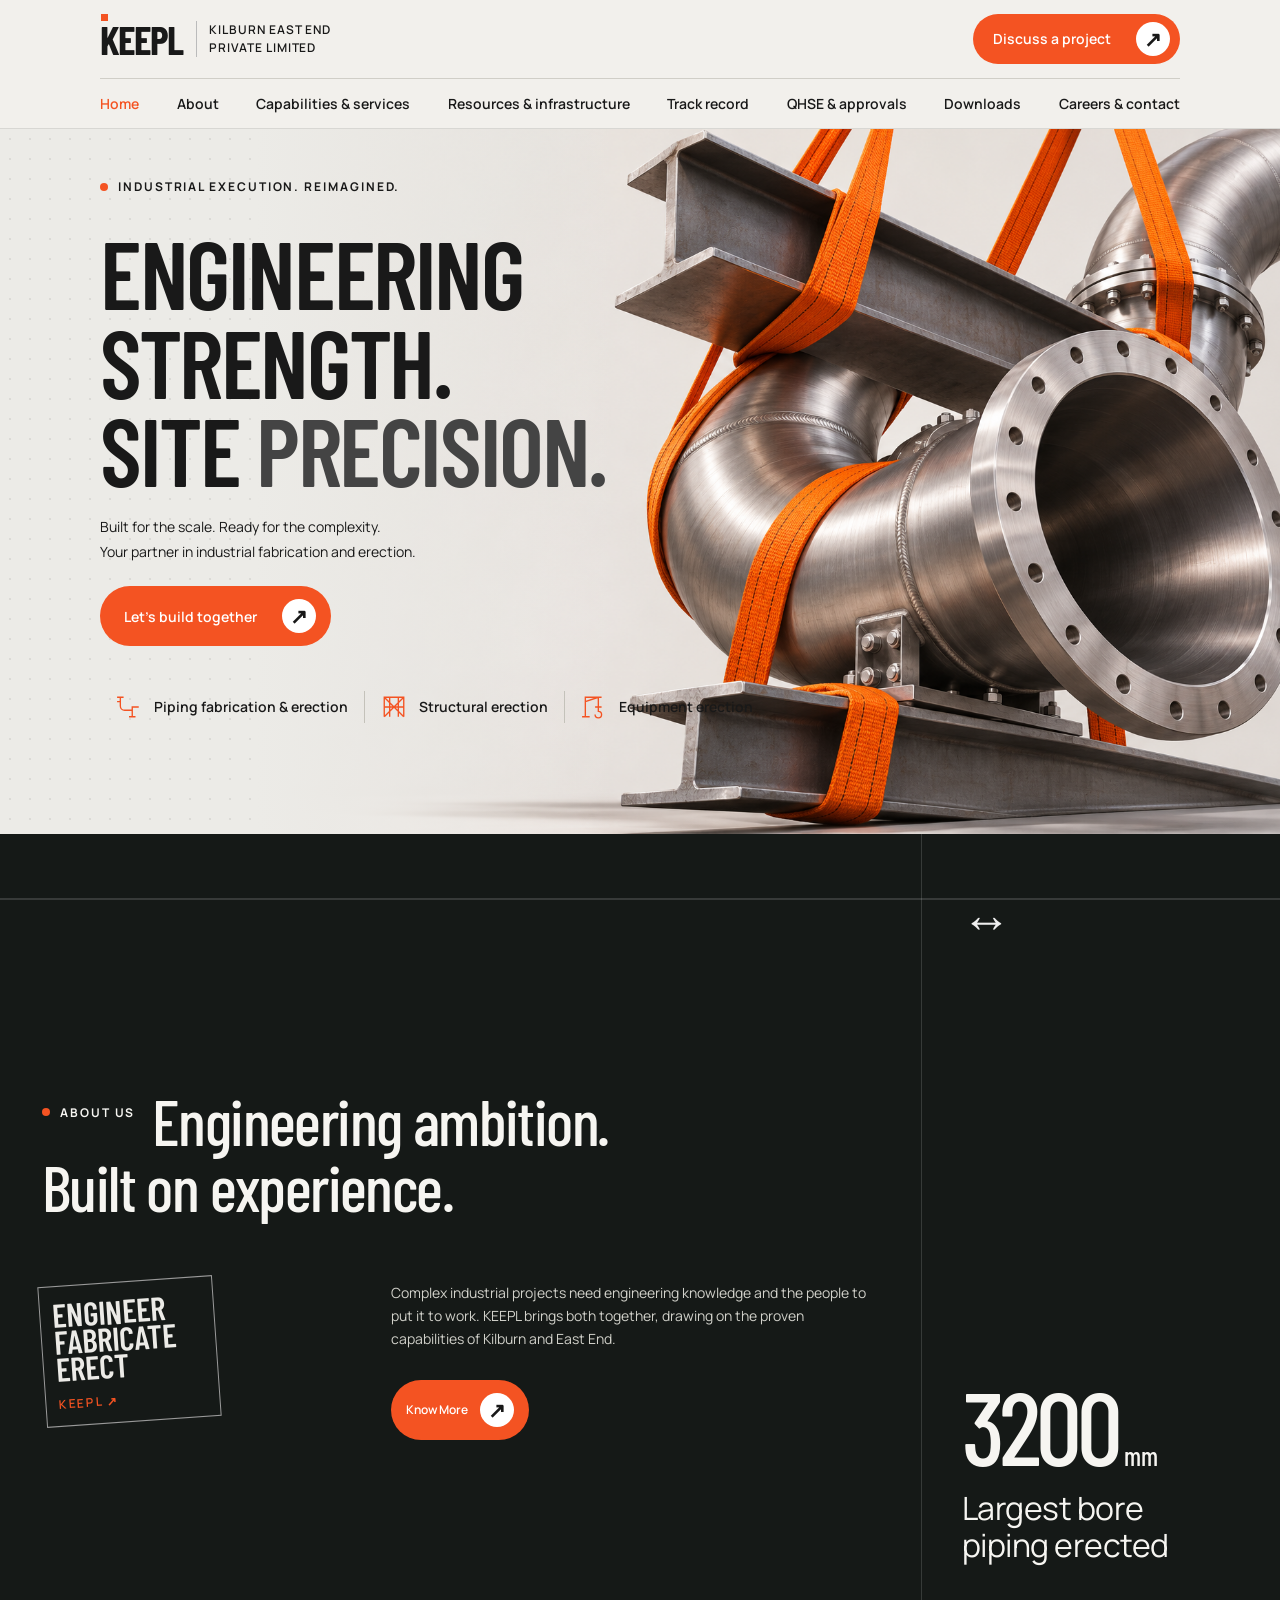
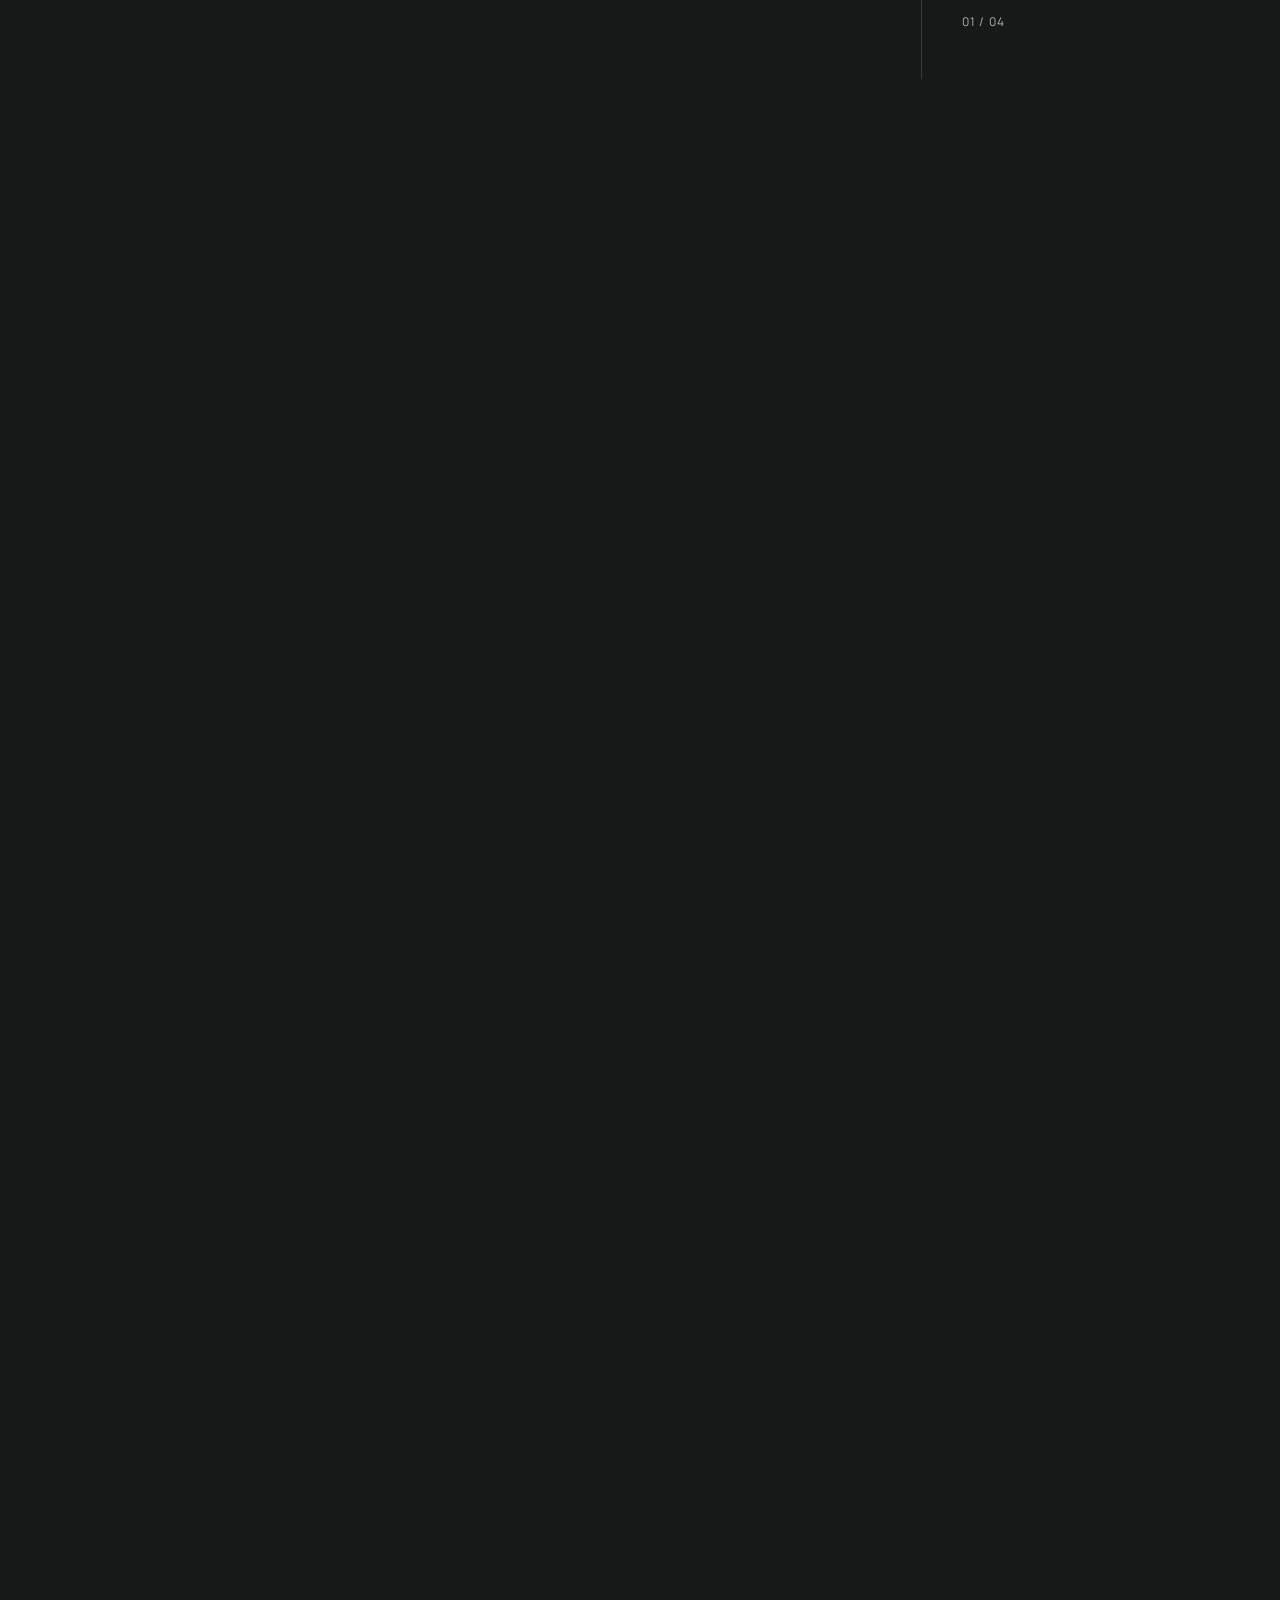
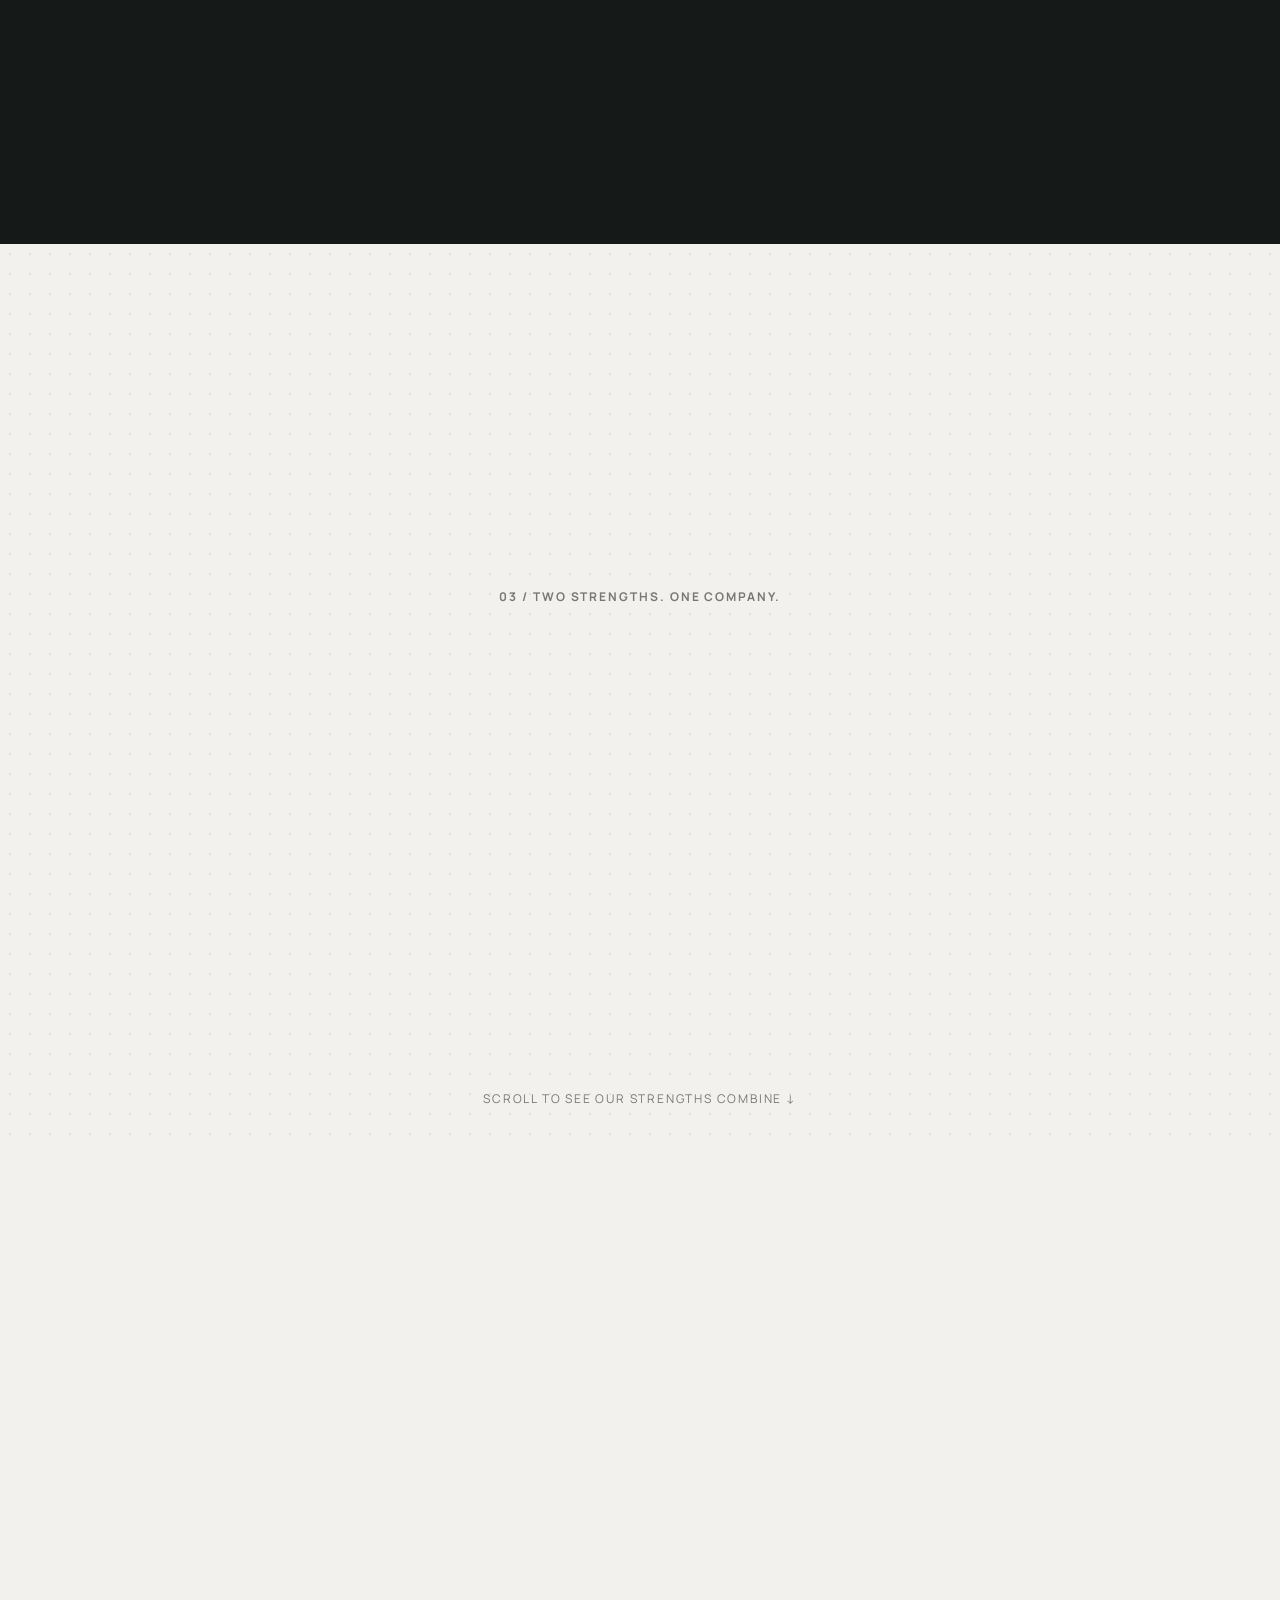
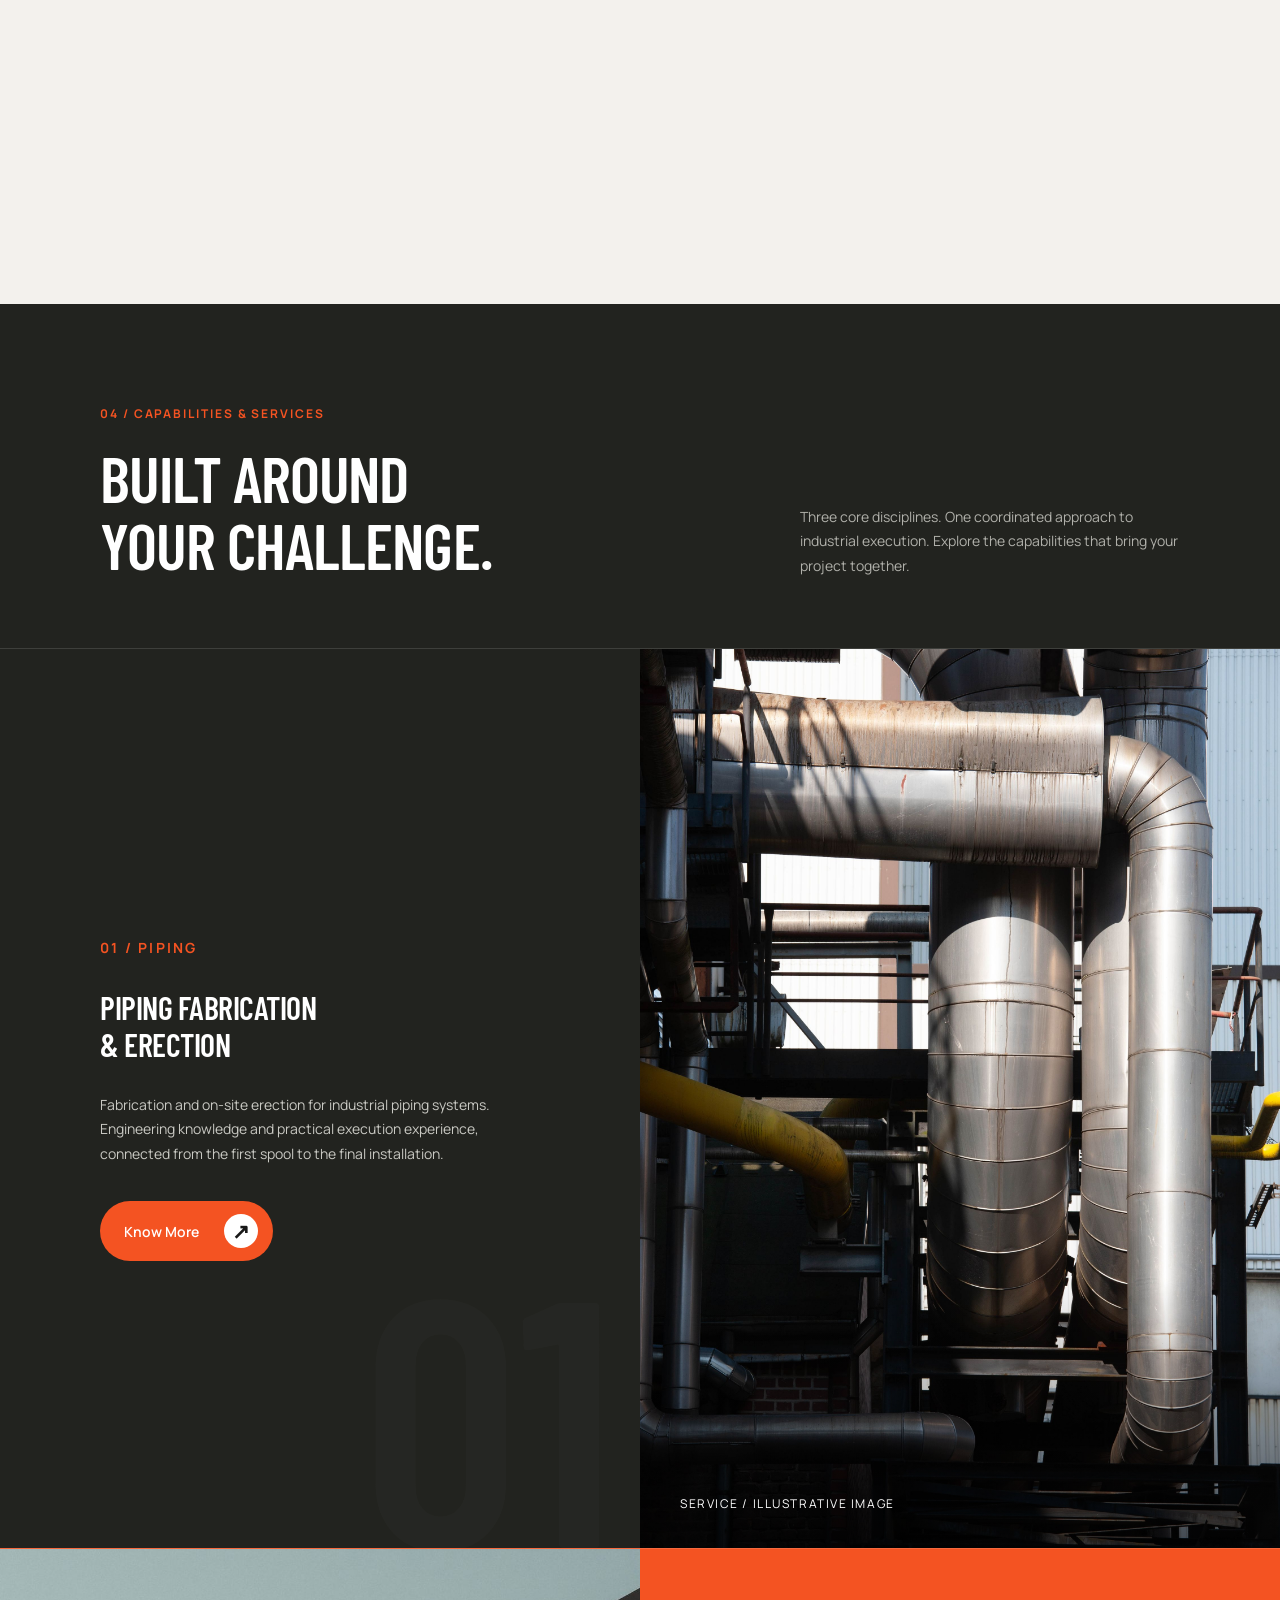
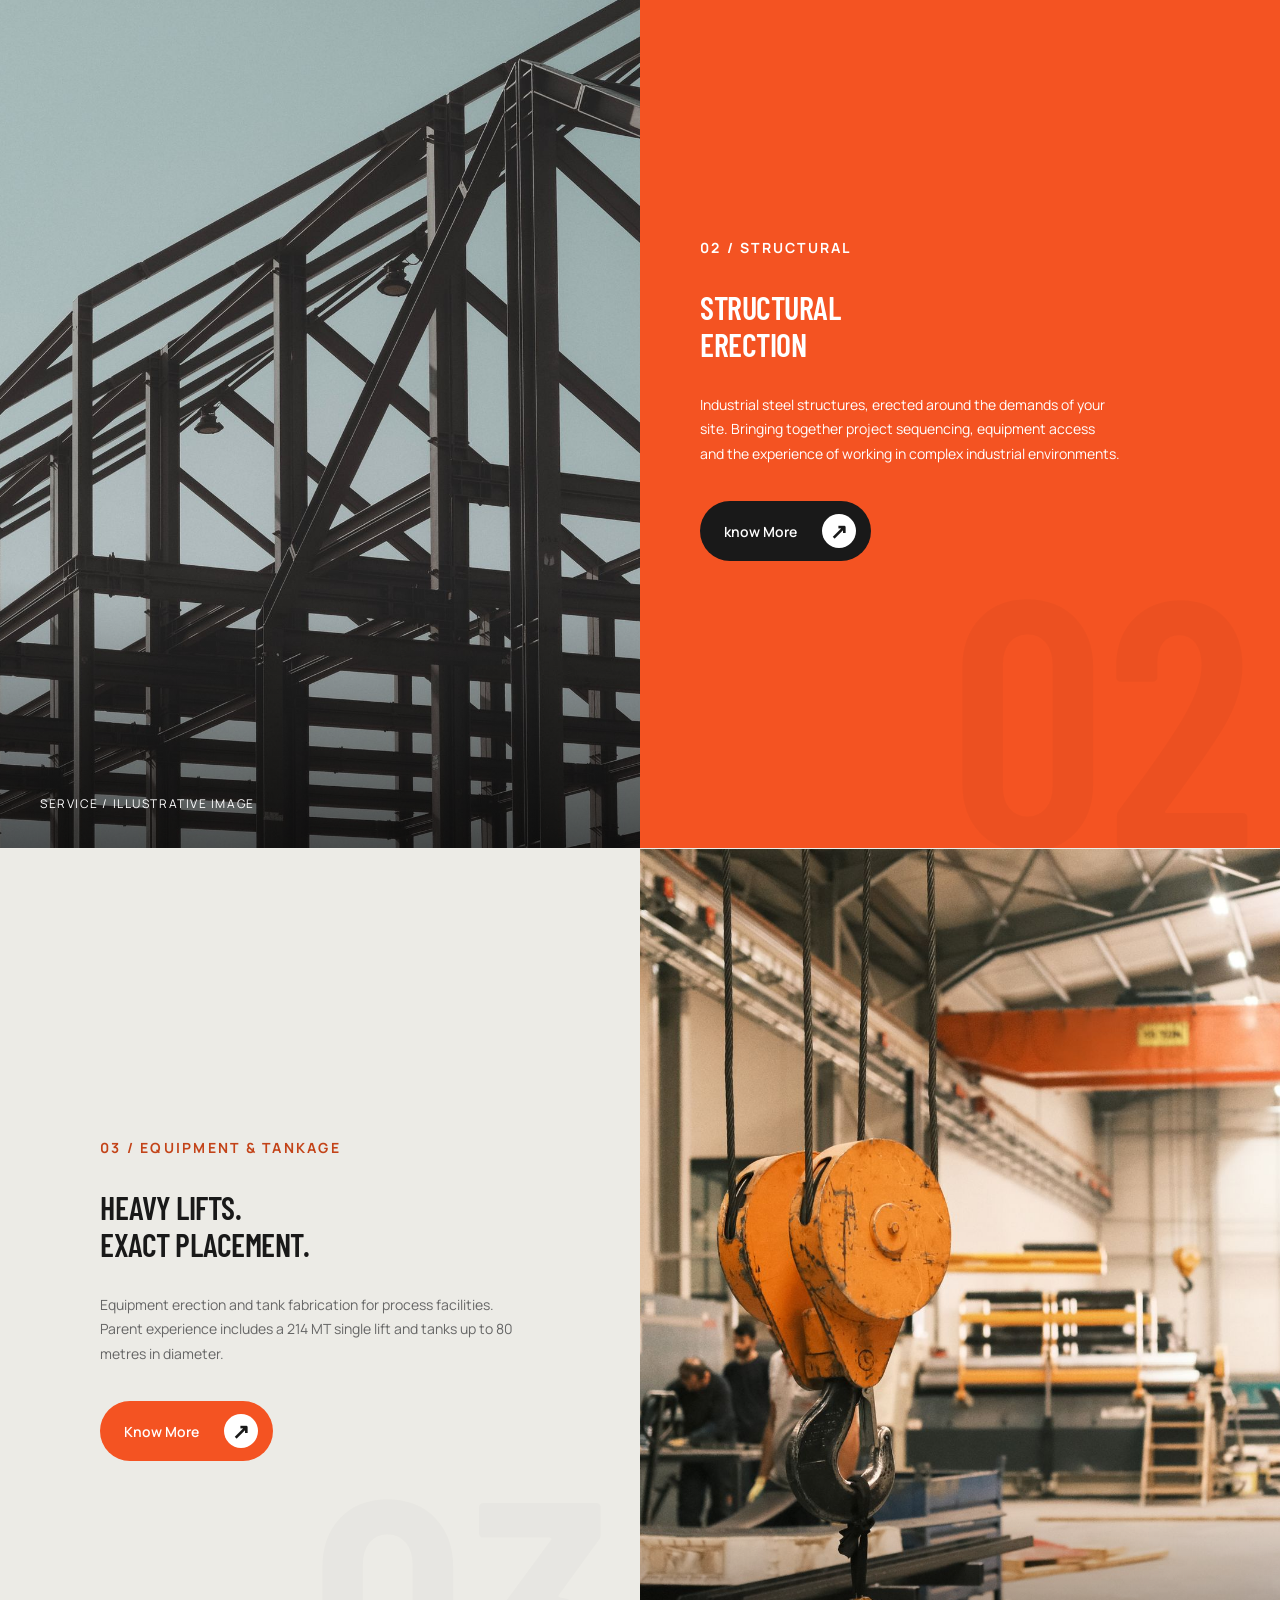
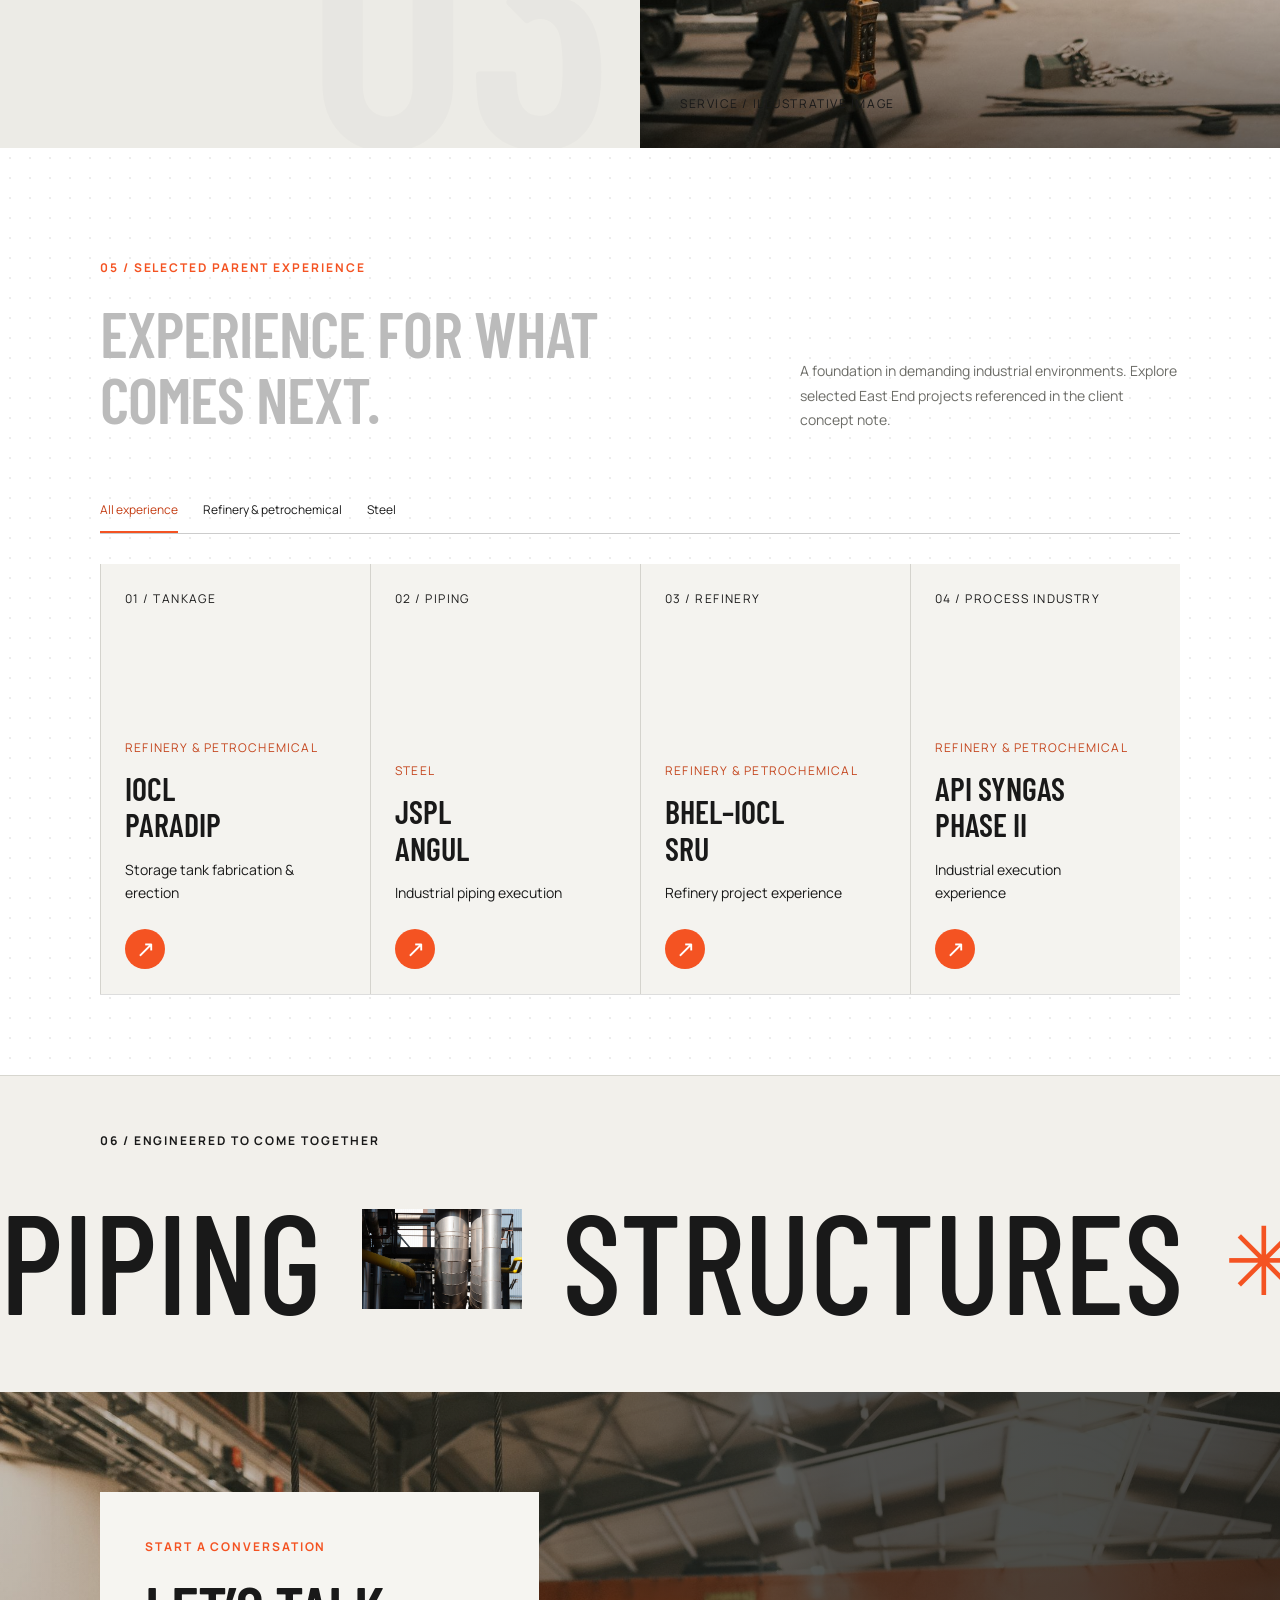
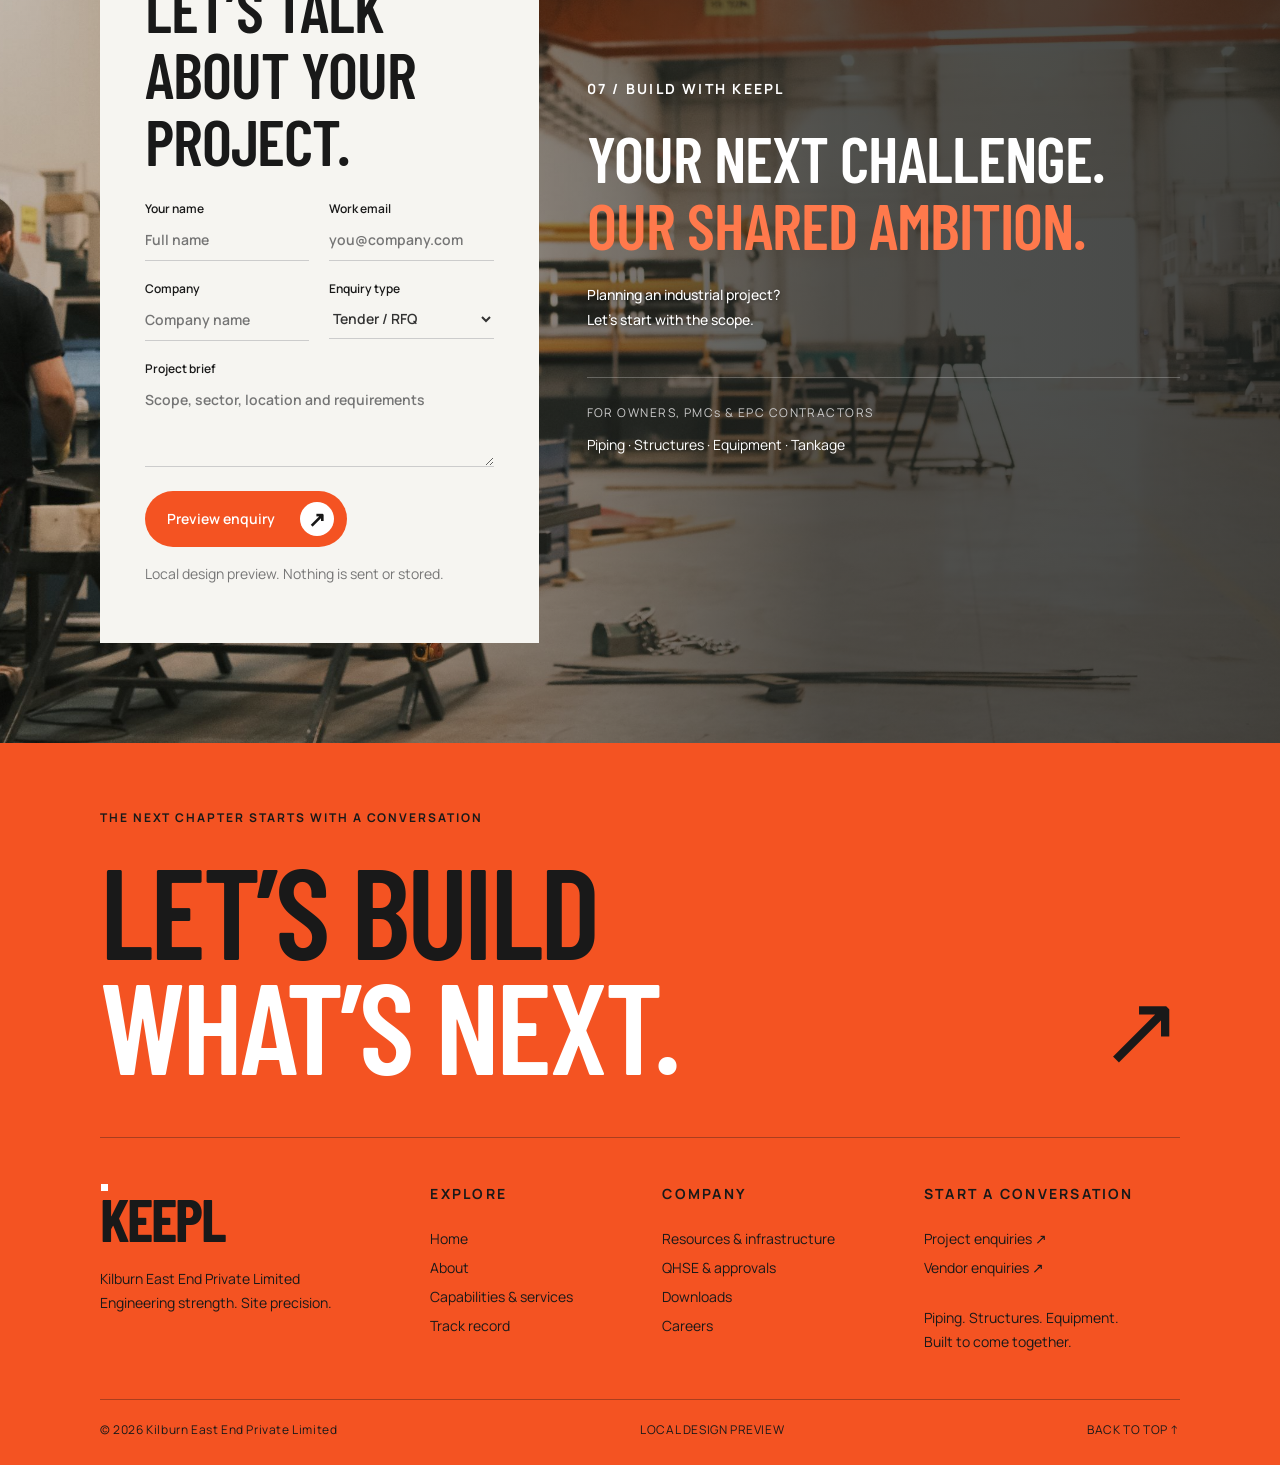
==== commit 9ea34979: "Compact contact form and improve background text contrast" ====
--- a/index.html
+++ b/index.html
@@ -9,7 +9,7 @@
     <title>KEEPL — Engineering strength. Site precision.</title>
     <link rel="stylesheet" href="assets/heading.css">
     <link rel="stylesheet" href="assets/body.css">
-    <link rel="stylesheet" href="styles.css?v=12">
+    <link rel="stylesheet" href="styles.css?v=13">
 </head>
 
 <body><a class="skip" href="#main">Skip to content</a>
@@ -265,9 +265,9 @@
             <div class="wrap contact-layout">
                 <form id="enquiry">
                     <p class="eyebrow orange">START A CONVERSATION</p>
-                    <h2>LET’S TALK<br>ABOUT YOUR PROJECT.</h2><label>Your name<input name="name" autocomplete="name"
+                    <h2>LET’S TALK<br>ABOUT YOUR PROJECT.</h2><div class="form-row"><label>Your name<input name="name" autocomplete="name"
                             required placeholder="Full name"></label><label>Work email<input name="email" type="email"
-                            autocomplete="email" required placeholder="you@company.com"></label>
+                            autocomplete="email" required placeholder="you@company.com"></label></div>
                     <div class="form-row"><label>Company<input name="company" autocomplete="organization" required
                                 placeholder="Company name"></label><label>Enquiry type<select name="type">
                                 <option>Tender / RFQ</option>Vendor registration</option>Document request</option>
--- a/styles.css
+++ b/styles.css
@@ -4071,3 +4071,12 @@
  .orb-two h4 { max-width:70%; flex-shrink:0; }
  .orb-two h4 .parent-name-line { display:block; }
 }
+
+/* Compact enquiry rows and clear copy over the workshop photograph. */
+#enquiry .form-row { display:grid; grid-template-columns:repeat(2,minmax(0,1fr)); gap:20px; }
+#enquiry .form-row label, #enquiry .form-row input, #enquiry .form-row select { min-width:0; }
+.contact-copy>p:not(.eyebrow) { color:#fff; font-weight:500; text-shadow:0 1px 3px #0006; }
+.contact-bg { background-image:linear-gradient(90deg,#17191744 20%,#171917bf 65%,#171917cc),url('assets/service-equipment.jpg'); }
+@media(max-width:480px) {
+ #enquiry .form-row { gap:12px; }
+}
